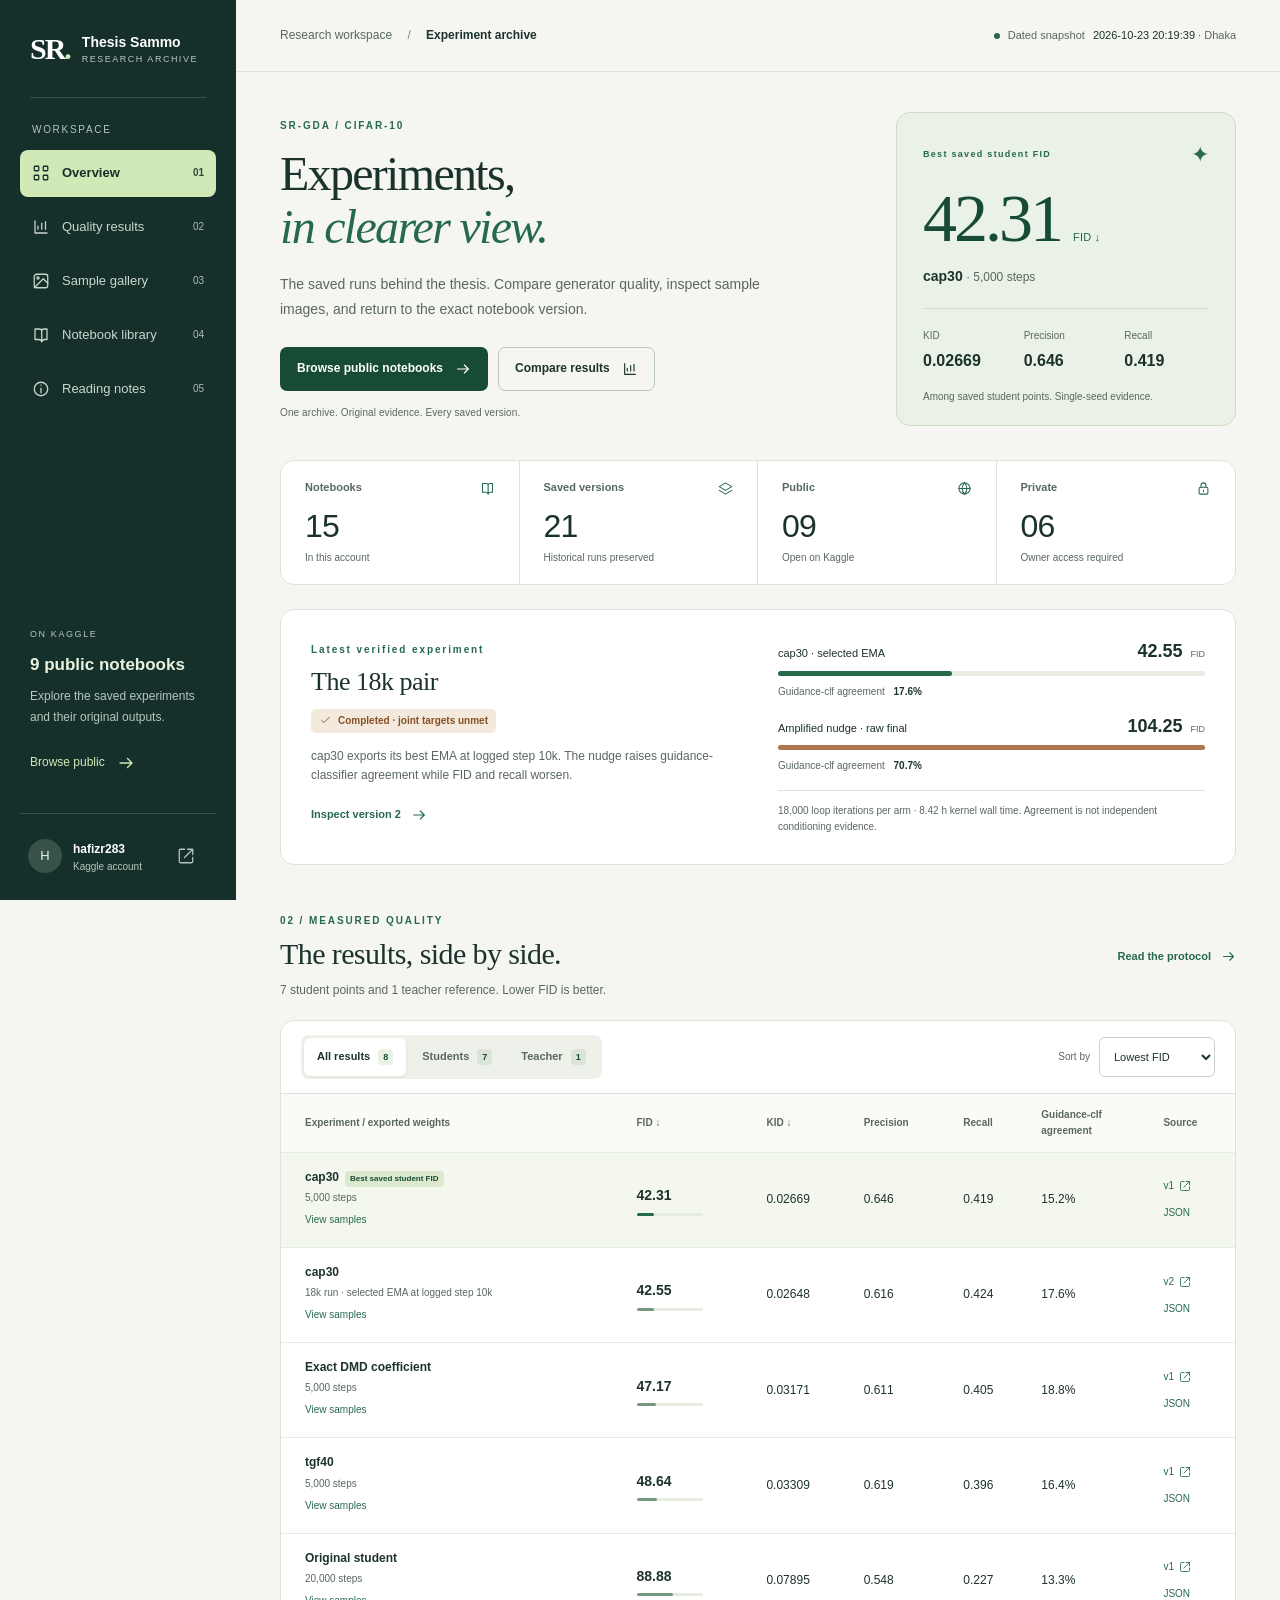
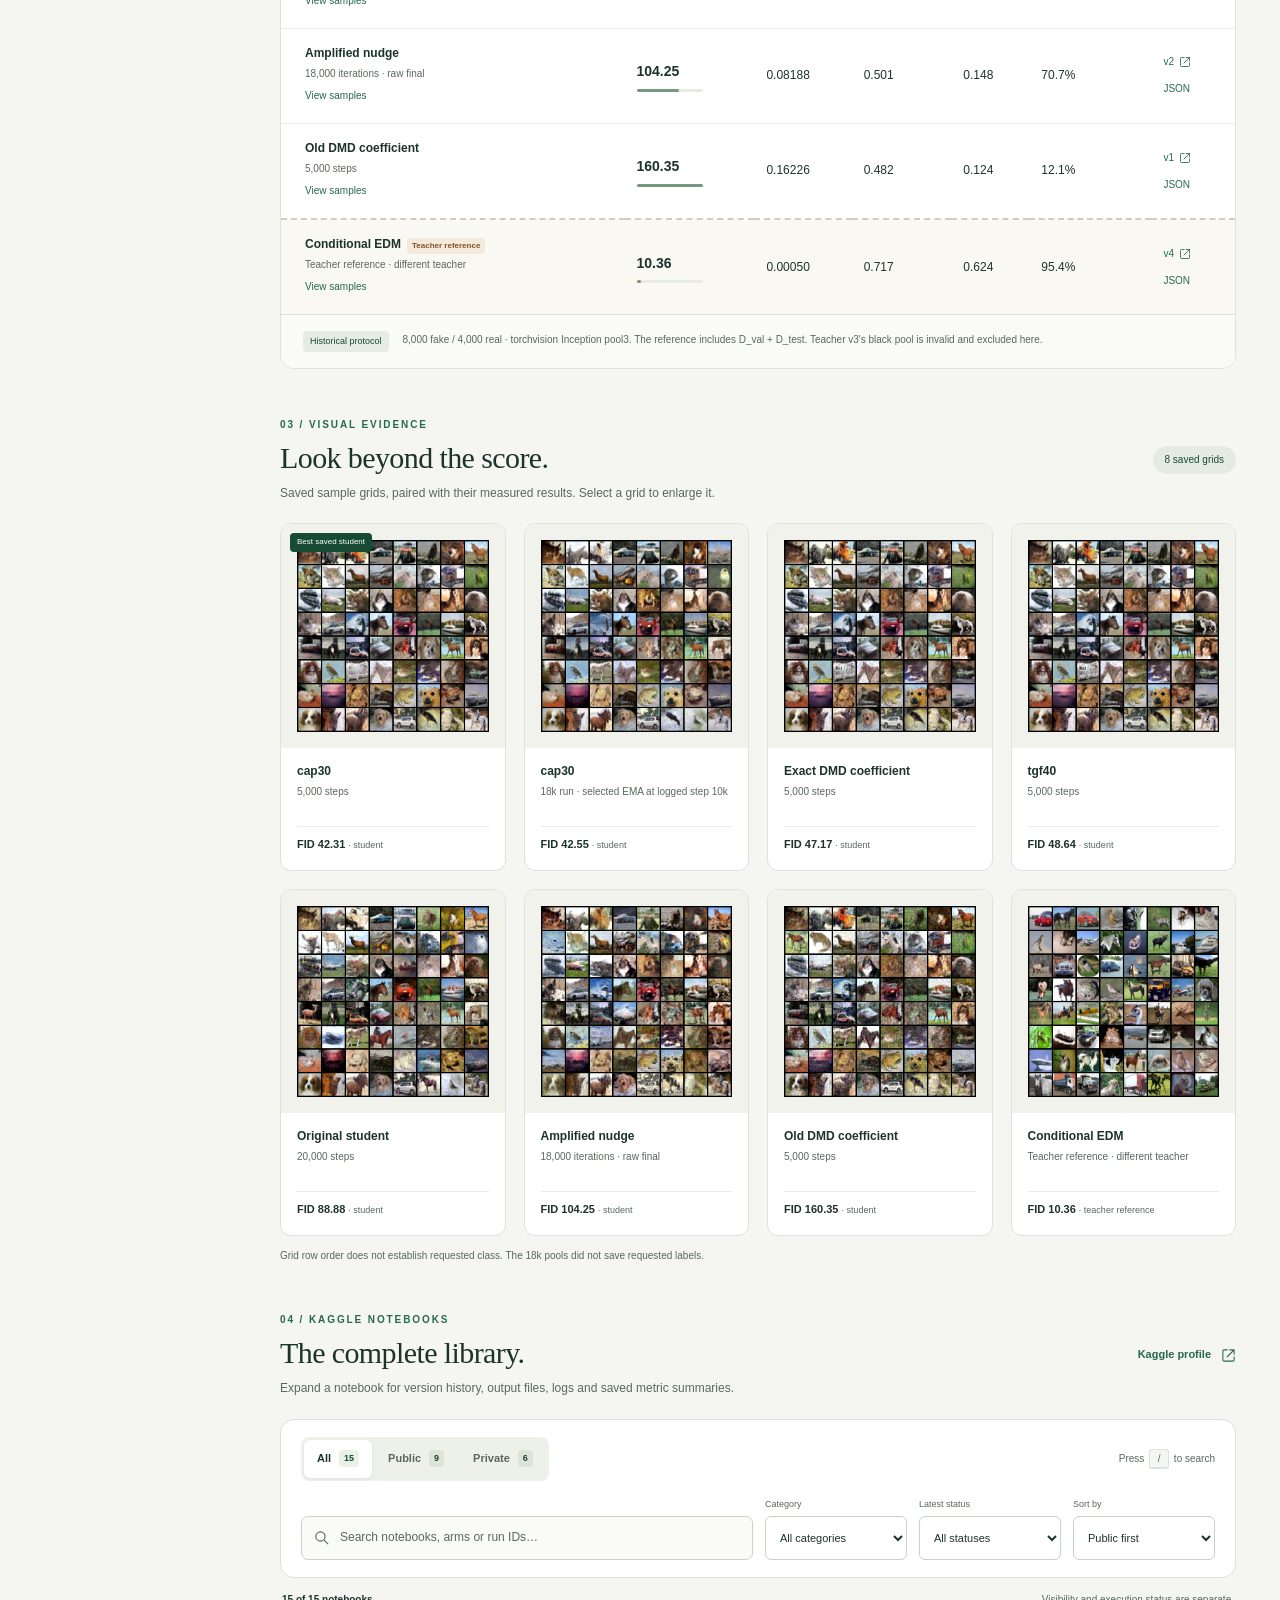
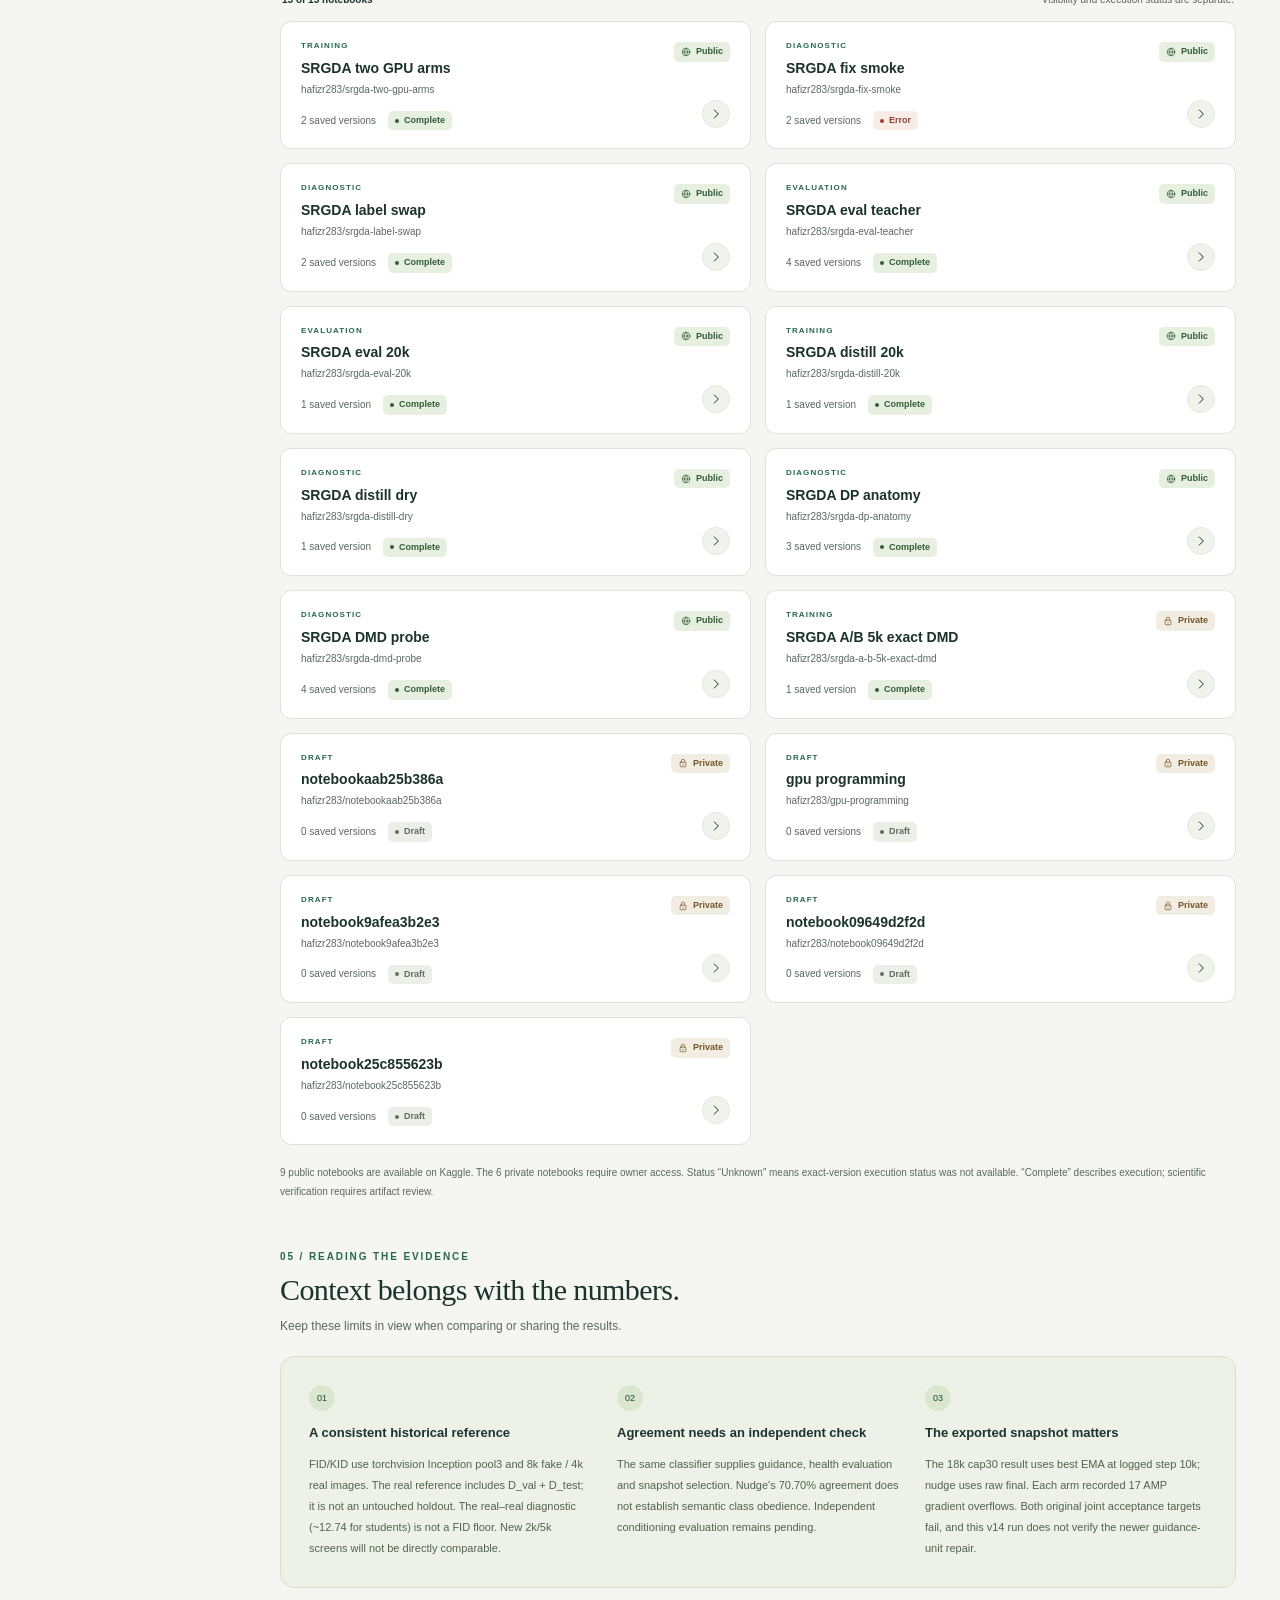
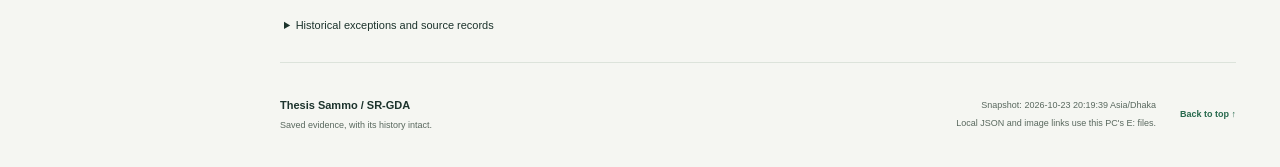
==== kaggle_runs.html @ bfceee12 "Initial commit: SR-GDA Kaggle runs archive dashboard and assets" ====
<!doctype html>
<html lang="en">
<head>
  <meta charset="utf-8">
  <meta name="viewport" content="width=device-width, initial-scale=1">
  <meta name="description" content="A dated SR-GDA research archive: exact Kaggle notebook versions, saved CIFAR-10 quality metrics, and sample images.">
  <meta name="theme-color" content="#152f2a">
  <title>SR-GDA · Experiment archive</title>
  <style>:root {
  color-scheme: light;
  --paper: #f5f6f2;
  --surface: #ffffff;
  --ink: #1c332c;
  --muted: #59685e;
  --line: #dce3db;
  --accent: #27694d;
  --accent-strong: #174b36;
  --tint: #eaf1e6;
  --mint: #d1e9b7;
  --rail: #152f2a;
  --rail-muted: #b5c7be;
  --ochre: #885024;
  --warm: #f3eadd;
  --danger: #963f31;
  --danger-tint: #f8ece7;
  --radius: 14px;
  --font: "Segoe UI", -apple-system, BlinkMacSystemFont, Arial, sans-serif;
  --display: Georgia, "Times New Roman", serif;
}
* { box-sizing: border-box; }
html { scroll-behavior: smooth; scroll-padding-top: 94px; }
body { margin: 0; background: var(--paper); color: var(--ink); font: 14px/1.6 var(--font); -webkit-font-smoothing: antialiased; }
button, input, select { font: inherit; }
button, a, summary, select { -webkit-tap-highlight-color: transparent; }
button { cursor: pointer; }
a { color: var(--accent); text-underline-offset: 4px; }
a:hover { color: var(--accent-strong); }
button:focus-visible, a:focus-visible, input:focus-visible, select:focus-visible, summary:focus-visible, .table-scroll:focus-visible {
  outline: 3px solid #a36323;
  outline-offset: 4px;
}
h1, h2, h3, h4, h5, p, figure, dl { margin: 0; }
h1, h2, h3 { text-wrap: balance; }
p { text-wrap: pretty; }
[hidden] { display: none !important; }
.icon { width: 18px; height: 18px; flex: 0 0 auto; vertical-align: middle; }
.sr-only { position: absolute; width: 1px; height: 1px; padding: 0; margin: -1px; overflow: hidden; clip: rect(0,0,0,0); white-space: nowrap; border: 0; }
.skip-link { position: fixed; top: 10px; left: 12px; z-index: 20; background: white; color: var(--ink); padding: 12px 18px; border-radius: 6px; transform: translateY(-150%); }
.skip-link:focus { transform: translateY(0); }

/* A quiet, persistent research workspace. */
.rail { position: fixed; inset: 0 auto 0 0; width: 236px; padding: 32px 20px 22px; background: var(--rail); color: white; display: flex; flex-direction: column; z-index: 6; }
.brand { display: flex; align-items: center; gap: 12px; color: white; text-decoration: none; padding: 0 10px; }
.brand:hover { color: white; }
.brand-mark { font: bold 30px/1 var(--display); letter-spacing: -2px; display: grid; grid-template-columns: auto auto; align-items: baseline; }
.brand-mark>span { color: var(--mint); }
.brand-name { font-weight: 650; font-size: 14px; line-height: 1.5; }
.brand-name small { display: block; color: var(--rail-muted); font-size: 9px; letter-spacing: 1.5px; font-weight: 500; }
.rail-divider { margin: 30px 10px 24px; height: 1px; background: #38534a; }
.rail-label { color: var(--rail-muted); font-size: 10px; letter-spacing: 1.7px; margin: 0 12px 12px; }
.rail-nav { display: grid; gap: 7px; }
.rail-nav a { display: flex; align-items: center; gap: 12px; min-height: 47px; padding: 10px 12px; color: #c8d6cd; text-decoration: none; border-radius: 8px; font-size: 13px; }
.rail-nav a:hover { background: #244239; color: white; }
.rail-nav a.active { background: var(--mint); color: var(--rail); font-weight: 650; }
.rail-nav .icon { width: 18px; height: 18px; }
.nav-number { margin-left: auto; font-size: 10px; opacity: .85; }
.rail-note { margin: auto 10px 28px; padding-top: 48px; }
.rail-note-label { color: var(--rail-muted); font-size: 9px; letter-spacing: 1.6px; }
.rail-note strong { display: block; color: #e7f2df; font-size: 17px; font-weight: 550; margin: 8px 0; }
.rail-note p { color: var(--rail-muted); font-size: 12px; line-height: 1.7; }
.rail-note a { color: var(--mint); display: inline-flex; align-items: center; gap: 12px; margin-top: 14px; min-height: 44px; font-size: 12px; text-decoration: none; }
.rail-footer { display: flex; align-items: center; gap: 11px; border-top: 1px solid #38534a; padding: 20px 8px 0; }
.account-avatar { display: grid; place-items: center; width: 34px; height: 34px; border-radius: 50%; background: #365249; color: #e8f3e3; font-size: 13px; }
.rail-footer strong { font-size: 12px; font-weight: 600; }
.rail-footer div>span { display: block; font-size: 10px; color: var(--rail-muted); }
.rail-footer>a { color: var(--rail-muted); margin-left: auto; min-width: 44px; min-height: 44px; display: grid; place-items: center; }
.rail-footer>a:hover { color: white; }
.workspace { margin-left: 236px; min-width: 0; }
.topbar { min-height: 72px; padding: 12px 44px; border-bottom: 1px solid var(--line); background: var(--paper); display: flex; align-items: center; justify-content: space-between; gap: 20px; position: sticky; top: 0; z-index: 5; }
.breadcrumb { color: var(--muted); font-size: 12px; }
.breadcrumb span { padding: 0 12px; color: #7b887d; }
.breadcrumb strong { color: var(--ink); font-weight: 550; }
.snapshot { display: flex; align-items: center; gap: 8px; color: var(--muted); font-size: 11px; white-space: nowrap; }
.snapshot time { font-variant-numeric: tabular-nums; color: var(--ink); margin-left: 5px; }
.snapshot-dot { width: 6px; height: 6px; border-radius: 50%; background: var(--accent); }
main { max-width: 1392px; margin: 0 auto; padding: 40px 44px 0; }
main:focus { outline: none; }
.eyebrow { color: var(--accent); font-size: 10px; line-height: 1.5; letter-spacing: 1.9px; font-weight: 700; }
.hero { display: grid; grid-template-columns: minmax(0,1fr) minmax(280px,340px); align-items: center; gap: 46px; }
h1 { font: 48px/1.12 var(--display); letter-spacing: -1.7px; margin: 14px 0 18px; }
h1 em { color: var(--accent); font-weight: 400; }
.hero-description { max-width: 520px; color: var(--muted); font-size: 14px; line-height: 1.8; }
.hero-actions { display: flex; gap: 10px; flex-wrap: wrap; margin-top: 24px; }
.button { min-height: 44px; display: inline-flex; justify-content: center; align-items: center; gap: 12px; padding: 11px 16px; border-radius: 7px; text-decoration: none; font-size: 12px; font-weight: 650; border: 1px solid transparent; }
.button .icon { width: 16px; height: 16px; }
.primary { background: var(--accent-strong); color: white; }
.primary:hover { background: var(--rail); color: white; }
.secondary { background: transparent; border-color: #bacabd; color: var(--ink); }
.secondary:hover { background: var(--tint); color: var(--ink); }
.hero-caption { font-size: 10px; color: var(--muted); margin-top: 14px; letter-spacing: .1px; }
.best-panel { border: 1px solid #ceddc3; background: var(--tint); padding: 24px 26px 20px; border-radius: var(--radius); position: relative; }
.best-top { display: flex; justify-content: space-between; align-items: center; gap: 8px; }
.best-top .eyebrow { letter-spacing: 1.3px; font-size: 9px; }
.best-star { font-size: 22px; color: var(--accent); }
.best-number { font: 68px/1.15 var(--display); letter-spacing: -3px; color: var(--accent-strong); margin: 7px 0 8px; }
.best-number>span { font: 11px/1 var(--font); color: var(--accent); letter-spacing: .2px; margin-left: 12px; }
.best-name { font-size: 14px; font-weight: 650; }
.best-name>span { font-size: 12px; font-weight: 400; color: var(--muted); }
.best-metrics { display: grid; grid-template-columns: repeat(3,minmax(0,1fr)); padding: 19px 0 16px; margin-top: 20px; border-top: 1px solid #cfdbc6; gap: 16px; }
.best-metrics dt { font-size: 10px; color: var(--muted); }
.best-metrics dd { margin: 4px 0 0; font-size: 16px; font-weight: 600; font-variant-numeric: tabular-nums; }
.best-footnote { font-size: 10px; color: var(--muted); }
.stats { display: grid; grid-template-columns: repeat(4,minmax(0,1fr)); background: var(--surface); border: 1px solid var(--line); border-radius: var(--radius); margin: 34px 0 24px; overflow: hidden; }
.stat { padding: 18px 24px; border-right: 1px solid var(--line); }
.stat:last-child { border-right: 0; }
.stat-label { display: flex; justify-content: space-between; align-items: center; font-size: 11px; font-weight: 600; color: var(--muted); }
.stat-label .icon { width: 15px; height: 15px; color: var(--accent); }
.stat>strong { display: block; font-size: 32px; line-height: 1.25; letter-spacing: -.7px; font-weight: 500; margin: 9px 0 4px; }
.stat>span { display: block; color: var(--muted); font-size: 10px; }
.latest-panel { display: grid; grid-template-columns: 1fr 1fr; gap: 40px; background: var(--surface); border: 1px solid var(--line); border-radius: var(--radius); padding: 27px 30px; }
.latest-copy h2 { font: 26px/1.25 var(--display); margin: 7px 0 10px; letter-spacing: -.5px; }
.outcome-label { font-size: 10px; display: inline-flex; align-items: center; gap: 6px; color: var(--ochre); background: var(--warm); border-radius: 5px; padding: 4px 8px; font-weight: 600; }
.outcome-label .icon { width: 13px; height: 13px; }
.latest-copy>p { font-size: 12px; color: var(--muted); margin: 13px 0 8px; max-width: 440px; }
.text-link { display: inline-flex; align-items: center; gap: 10px; font-size: 11px; font-weight: 650; text-decoration: none; min-height: 44px; }
.text-link .icon { width: 16px; }
.outcome-comparison { padding-top: 4px; }
.outcome-arm+.outcome-arm { margin-top: 16px; }
.outcome-arm>div { display: flex; align-items: baseline; justify-content: space-between; gap: 12px; font-size: 11px; }
.outcome-arm>div>strong { font-size: 18px; line-height: 1.2; font-weight: 650; font-variant-numeric: tabular-nums; }
.outcome-arm small { font-size: 9px; color: var(--muted); font-weight: 500; margin-left: 3px; }
.outcome-track { height: 5px; border-radius: 3px; display: block; background: #e7ece4; margin: 8px 0; }
.outcome-track>span { height: 100%; display: block; background: var(--accent); border-radius: inherit; }
.nudge .outcome-track>span { background: #ae7650; }
.outcome-arm>p { font-size: 10px; color: var(--muted); }
.outcome-arm>p>strong { font-weight: 600; color: var(--ink); margin-left: 6px; }
.outcome-footnote { font-size: 10px; color: var(--muted); border-top: 1px solid var(--line); padding-top: 12px; margin-top: 16px; }

/* Comparable numbers, followed by the actual samples. */
.archive-section { margin-top: 48px; }
.section-heading { display: flex; align-items: center; justify-content: space-between; gap: 24px; margin-bottom: 20px; }
.section-heading h2 { font: 30px/1.25 var(--display); letter-spacing: -.6px; margin: 7px 0 8px; }
.section-heading p:not(.eyebrow) { color: var(--muted); font-size: 12px; }
.section-link { font-size: 11px; font-weight: 650; display: inline-flex; align-items: center; gap: 10px; min-height: 44px; text-decoration: none; white-space: nowrap; }
.section-link .icon { width: 15px; height: 15px; }
.section-count { background: #e6ebe2; color: var(--accent-strong); padding: 6px 12px; border-radius: 20px; font-size: 10px; white-space: nowrap; }
.comparison-panel { border-radius: var(--radius); border: 1px solid var(--line); overflow: hidden; background: var(--surface); }
.comparison-controls { display: flex; justify-content: space-between; gap: 16px; align-items: center; padding: 14px 20px; border-bottom: 1px solid var(--line); }
.segmented { display: inline-flex; align-items: center; flex-wrap: wrap; gap: 3px; padding: 3px; background: #eef1ea; border-radius: 8px; }
.segmented button { min-height: 38px; border: 0; background: transparent; padding: 8px 13px; color: var(--muted); font-size: 11px; font-weight: 600; border-radius: 6px; display: inline-flex; align-items: center; gap: 8px; }
.segmented button>span { font-size: 9px; background: #dce4d7; padding: 1px 5px; border-radius: 4px; color: var(--accent-strong); }
.segmented button:hover { color: var(--ink); background: #e0e8db; }
.segmented button.selected { color: var(--ink); background: white; box-shadow: 0 1px 3px #18322414; }
.segmented button.selected>span { background: var(--tint); }
.sort-control { display: flex; align-items: center; gap: 9px; }
.sort-control label { font-size: 10px; color: var(--muted); }
select { color: var(--ink); background: var(--surface); border: 1px solid #c8d3c7; border-radius: 6px; min-height: 40px; padding: 8px 28px 8px 10px; font-size: 11px; }
.table-scroll { overflow-x: auto; }
.comparison-table { border-collapse: collapse; width: 100%; min-width: 835px; text-align: left; font-variant-numeric: tabular-nums; }
.comparison-table thead { background: #fafbf7; }
.comparison-table thead th { color: var(--muted); font-size: 10px; font-weight: 600; padding: 13px 12px; vertical-align: middle; white-space: nowrap; }
.comparison-table thead th:first-child { padding-left: 24px; min-width: 238px; }
.comparison-table tbody th { text-align: left; font-weight: 400; padding: 15px 12px 15px 24px; }
.comparison-table td { padding: 15px 12px; font-size: 12px; white-space: nowrap; }
.comparison-table tbody tr { border-top: 1px solid #e7ece3; }
.comparison-table tbody tr:hover { background: #f8faf4; }
.comparison-table .best-row { background: #f3f7ed; }
.row-title { font-size: 12px; font-weight: 650; display: flex; align-items: baseline; flex-wrap: wrap; gap: 6px; }
.row-subtitle { font-size: 10px; color: var(--muted); margin-top: 3px; max-width: 255px; white-space: normal; }
.sample-inline { display: inline-flex; align-items: center; font-size: 10px; margin-top: 2px; text-decoration: none; min-height: 24px; }
.sample-inline:hover { text-decoration: underline; }
.best-label, .reference-label { font-size: 8px; background: #dce9cf; color: var(--accent-strong); padding: 2px 5px; border-radius: 4px; line-height: 1.5; font-weight: 600; }
.reference-label { color: var(--ochre); background: var(--warm); }
.comparison-table .reference-row { background: #faf8f2; border-top: 2px dashed #cfcdbf; }
.fid-cell>strong { font-size: 14px; font-weight: 650; }
.fid-track { height: 3px; width: 66px; border-radius: 3px; background: #e7ece2; display: block; margin-top: 6px; }
.fid-track>span { display: block; height: 100%; border-radius: inherit; background: #769780; }
.best-row .fid-track>span { background: var(--accent); }
.reference-row .fid-track>span { background: #a3835f; }
.source-cell>a { display: flex; align-items: center; gap: 5px; min-height: 27px; font-size: 10px; text-decoration: none; }
.source-cell>a .icon { width: 12px; height: 12px; }
.source-cell>a:hover { text-decoration: underline; }
.table-footnote { display: flex; gap: 14px; align-items: flex-start; border-top: 1px solid var(--line); padding: 16px 22px; background: #fafbf7; }
.protocol-tag { white-space: nowrap; background: #e7ece2; color: var(--accent-strong); font-size: 9px; padding: 3px 7px; border-radius: 4px; }
.table-footnote p { font-size: 10px; color: var(--muted); line-height: 1.8; }
.sample-gallery { display: grid; grid-template-columns: repeat(4,minmax(0,1fr)); gap: 18px; }
.sample-card { border: 1px solid var(--line); background: white; border-radius: 11px; overflow: hidden; min-width: 0; position: relative; }
.sample-image-link { display: block; position: relative; background: #f0f2eb; padding: 16px; text-decoration: none; }
.sample-image-link img { display: block; width: 100%; aspect-ratio: 1; object-fit: contain; height: auto; background: #eef1ea; }
.enlarge-label { display: inline-flex; align-items: center; gap: 6px; position: absolute; bottom: 22px; right: 22px; color: var(--ink); background: #fffffff5; padding: 5px 8px; border: 1px solid #cad5c5; border-radius: 5px; font-size: 9px; opacity: 0; transform: translateY(3px); }
.enlarge-label .icon { width: 12px; height: 12px; }
.sample-image-link:hover .enlarge-label, .sample-image-link:focus-visible .enlarge-label { opacity: 1; transform: none; }
.sample-image-link:hover { background: #e6eddf; }
.gallery-best { position: absolute; top: 9px; left: 9px; z-index: 1; font-size: 8px; background: var(--accent-strong); color: white; padding: 3px 7px; border-radius: 4px; }
.sample-card figcaption { padding: 14px 16px 16px; }
.sample-card figcaption>strong { display: block; font-size: 12px; font-weight: 650; }
.sample-card figcaption>span:not(.sample-metric) { display: block; color: var(--muted); font-size: 10px; min-height: 32px; margin-top: 3px; line-height: 1.6; }
.sample-metric { display: block; font-size: 11px; color: var(--ink); margin-top: 10px; padding-top: 9px; border-top: 1px solid #e9ede4; font-variant-numeric: tabular-nums; font-weight: 600; }
.sample-metric>span { font-weight: 400; color: var(--muted); font-size: 9px; }
.gallery-note { font-size: 10px; color: var(--muted); margin-top: 12px; }

/* Dense history is available without dominating the first view. */
.library-toolbar { background: var(--surface); border: 1px solid var(--line); border-radius: var(--radius); padding: 17px 20px; }
.library-toolbar-top { display: flex; justify-content: space-between; align-items: center; gap: 12px; margin-bottom: 16px; }
.search-hint { font-size: 10px; color: var(--muted); }
kbd { font: 10px var(--font); display: inline-grid; place-items: center; width: 20px; height: 20px; background: var(--paper); border: 1px solid var(--line); border-bottom-width: 2px; border-radius: 3px; margin: 0 2px; }
.library-filters { display: grid; grid-template-columns: minmax(180px,1fr) repeat(3,minmax(0,142px)); gap: 12px; align-items: end; }
.search-field { position: relative; min-width: 0; }
.search-field>.icon { position: absolute; left: 12px; top: 13px; color: var(--muted); width: 17px; height: 17px; }
.search-field input { width: 100%; min-height: 44px; border: 1px solid #c8d3c7; border-radius: 7px; color: var(--ink); font-size: 12px; padding: 10px 12px 10px 38px; background: #fafbf8; }
.search-field input::placeholder { color: var(--muted); opacity: 1; }
.filter-field label { display: block; font-size: 9px; color: var(--muted); margin-bottom: 5px; }
.filter-field select { width: 100%; min-height: 44px; }
.library-caption { display: flex; justify-content: space-between; gap: 20px; margin: 14px 2px 13px; color: var(--muted); font-size: 10px; }
.library-caption p:first-child { color: var(--ink); font-weight: 600; }
.notebook-grid { display: grid; grid-template-columns: repeat(2,minmax(0,1fr)); gap: 14px; align-items: start; }
.notebook-card { min-width: 0; background: var(--surface); border: 1px solid var(--line); border-radius: 11px; overflow: hidden; }
.notebook-card>summary { list-style: none; display: flex; justify-content: space-between; gap: 10px; padding: 18px 20px; cursor: pointer; }
.notebook-card>summary::-webkit-details-marker { display: none; }
.notebook-card>summary:hover { background: #f9fbf5; }
.notebook-summary-main { min-width: 0; }
.notebook-category { color: var(--accent); font-size: 8px; font-weight: 700; letter-spacing: 1.1px; text-transform: uppercase; display: block; margin-bottom: 5px; }
.notebook-title { font-size: 14px; font-weight: 600; display: block; line-height: 1.5; overflow-wrap: anywhere; }
.notebook-ref { font-size: 10px; color: var(--muted); display: block; margin-top: 3px; overflow-wrap: anywhere; }
.summary-meta { display: flex; align-items: center; gap: 12px; margin-top: 13px; color: var(--muted); font-size: 10px; }
.notebook-summary-side { display: flex; flex-direction: column; align-items: flex-end; justify-content: space-between; gap: 14px; padding: 2px 0; }
.expand-icon { width: 28px; height: 28px; display: grid; place-items: center; background: #f0f3ec; border: 1px solid #e2e9dc; border-radius: 50%; }
.expand-icon>.icon { width: 14px; height: 14px; }
.notebook-card[open] .expand-icon { transform: rotate(90deg); background: var(--tint); }
.notebook-card[open]>summary { background: #f6f9f0; border-bottom: 1px solid var(--line); }
.badge { display: inline-flex; align-items: center; gap: 5px; white-space: nowrap; border-radius: 5px; padding: 3px 7px; font-size: 9px; font-weight: 600; line-height: 1.5; }
.badge .icon { width: 10px; height: 10px; }
.visibility-public, .status-complete { background: #e7f0e0; color: #315d37; }
.visibility-private { background: #f1ede3; color: #775528; }
.status-error { background: var(--danger-tint); color: var(--danger); }
.status-running { background: #e7edf5; color: #345d8b; }
.status-unknown { background: #ecefe8; color: #626c60; }
.sharing-badge { background: var(--warm); color: var(--ochre); }
.status-dot { display: block; width: 4px; height: 4px; border-radius: 50%; background: currentColor; }
.badges { display: flex; gap: 5px; align-items: center; flex-wrap: wrap; }
.version { padding: 20px; border-bottom: 1px solid var(--line); }
.version:last-child { border-bottom: 0; }
.version-heading { display: flex; align-items: center; justify-content: space-between; gap: 10px; }
.version-heading h4 { font-size: 13px; font-weight: 650; }
.micro { font-size: 10px; color: var(--muted); line-height: 1.8; }
.version-identity { margin-top: 5px; }
.version-links, .artifact-links { display: flex; align-items: center; flex-wrap: wrap; gap: 8px; }
.version-links { margin-top: 12px; }
.small-link { display: inline-flex; align-items: center; justify-content: center; gap: 8px; min-height: 38px; padding: 8px 11px; border: 1px solid #c9d5c4; color: var(--accent-strong); background: #f8faf4; font-size: 10px; border-radius: 5px; text-decoration: none; font-weight: 600; }
.small-link .icon { width: 12px; height: 12px; }
.small-link:hover { background: var(--tint); }
.version-note { font-size: 11px; color: var(--muted); margin-top: 14px; line-height: 1.8; }
.version-result { background: #f6f8f1; border: 1px solid #e3e9dc; border-radius: 7px; padding: 12px; margin-top: 14px; }
.invalid-result { background: #fbf0eb; border-color: #ead3c9; }
.result-heading { display: flex; justify-content: space-between; gap: 8px; flex-wrap: wrap; }
.result-heading h5 { font-size: 11px; font-weight: 600; }
.mini-metrics { display: flex; flex-wrap: wrap; gap: 12px 18px; margin: 12px 0 8px; }
.mini-metrics dt { font-size: 8px; color: var(--muted); }
.mini-metrics dd { font-size: 13px; color: var(--ink); font-weight: 650; margin: 3px 0 0; font-variant-numeric: tabular-nums; }
.artifact-links { gap: 16px; margin-top: 7px; }
.artifact-links>a { display: inline-flex; align-items: center; gap: 5px; min-height: 28px; font-size: 9px; text-decoration: none; }
.artifact-links>a:hover { text-decoration: underline; }
.artifact-links .icon { width: 10px; height: 10px; }
.evidence-label { font-size: 9px; color: var(--muted); border-top: 1px dashed #d5decf; margin-top: 14px; padding-top: 10px; }
.draft-content { padding: 20px; color: var(--muted); font-size: 12px; }
.draft-content>a { margin-top: 12px; }
.access-note { font-size: 10px; color: var(--muted); margin-top: 18px; line-height: 1.9; }
.empty-state { text-align: center; padding: 44px 20px; background: white; border: 1px dashed #c6d3bf; border-radius: var(--radius); }
.empty-state>.icon { width: 28px; height: 28px; color: var(--accent); }
.empty-state h3 { margin: 12px 0 6px; font: 24px var(--display); }
.empty-state p { color: var(--muted); font-size: 12px; }
.empty-state button { margin-top: 18px; }
.reading-grid { display: grid; grid-template-columns: repeat(3,minmax(0,1fr)); gap: 26px; background: #edf1e7; border: 1px solid #d6e0cd; border-radius: var(--radius); padding: 28px; }
.note-number { display: inline-grid; place-items: center; width: 26px; height: 26px; background: #dbe6cf; color: var(--accent-strong); font-size: 9px; border-radius: 50%; }
.reading-grid h3 { font-size: 13px; line-height: 1.6; margin: 12px 0 10px; font-weight: 650; }
.reading-grid p { font-size: 11px; line-height: 1.9; color: #52634f; }
.additional-notes { border-bottom: 1px solid var(--line); padding: 17px 4px; margin-top: 12px; color: var(--muted); font-size: 11px; }
.additional-notes summary { cursor: pointer; min-height: 28px; color: var(--ink); }
.additional-notes p { margin-top: 12px; line-height: 1.9; }
.page-footer { display: flex; align-items: center; justify-content: space-between; gap: 24px; padding: 30px 0; color: var(--muted); font-size: 9px; }
.page-footer strong { font-size: 11px; color: var(--ink); font-weight: 600; }
.page-footer div>span { display: block; margin-top: 3px; }
.page-footer>p { margin-left: auto; text-align: right; line-height: 1.9; }
.page-footer>a { min-height: 44px; display: inline-flex; align-items: center; text-decoration: none; font-weight: 600; white-space: nowrap; }

/* Native dialog keeps keyboard focus inside the enlarged image view. */
dialog { width: min(900px,calc(100vw - 40px)); max-height: calc(100dvh - 40px); padding: 22px; border: 1px solid #cad6c2; border-radius: 14px; color: var(--ink); background: white; overflow: auto; box-shadow: 0 24px 80px #07180d40; }
dialog::backdrop { background: #10251fb8; backdrop-filter: blur(5px); }
.viewer-header { display: flex; justify-content: space-between; align-items: flex-start; gap: 18px; margin-bottom: 18px; }
.viewer-header h2 { font: 27px/1.3 var(--display); margin-top: 4px; }
.viewer-header p:not(.eyebrow) { color: var(--muted); font-size: 11px; margin-top: 5px; }
.icon-button { width: 44px; height: 44px; display: inline-grid; place-items: center; border: 1px solid #d2dccb; background: #f3f6ed; color: var(--ink); border-radius: 7px; flex: 0 0 auto; }
.icon-button:hover { background: var(--tint); }
.viewer-image-wrap { background: #eef2e8; padding: 14px; border-radius: 7px; }
.viewer-image-wrap img { display: block; max-height: 60dvh; width: 100%; object-fit: contain; height: auto; }
.viewer-footer { display: flex; justify-content: space-between; align-items: center; gap: 16px; margin-top: 18px; }
.viewer-pagination { display: flex; align-items: center; gap: 12px; }
.viewer-pagination>span { min-width: 45px; text-align: center; font-size: 11px; color: var(--muted); font-variant-numeric: tabular-nums; }
.viewer-links { display: flex; gap: 8px; }
.viewer-note { font-size: 10px; color: var(--muted); margin-top: 14px; }
@media (prefers-reduced-motion: no-preference) { .enlarge-label, .expand-icon { transition: transform .15s ease, opacity .15s ease; } }
@media (prefers-reduced-motion: reduce) { html { scroll-behavior: auto; } }

@media (min-width: 1600px) {
  main { padding-left: 56px; padding-right: 56px; }
  .hero { gap: 70px; grid-template-columns: minmax(0,1fr) 380px; }
  h1 { font-size: 58px; }
  .best-panel { padding: 28px 30px 24px; }
  .best-number { font-size: 78px; }
}
@media (max-width: 1250px) and (min-width: 961px) {
  .rail { width: 212px; padding-left: 14px; padding-right: 14px; }
  .workspace { margin-left: 212px; }
  main { padding: 30px 28px 0; }
  .topbar { padding-left: 28px; padding-right: 28px; }
  .breadcrumb { display: none; }
  .snapshot { margin-left: auto; }
  .hero { gap: 25px; grid-template-columns: minmax(0,1fr) 290px; }
  h1 { font-size: 41px; }
  .hero-description { font-size: 13px; }
  .best-panel { padding: 20px; }
  .best-number { font-size: 62px; }
  .button { font-size: 11px; padding-left: 12px; padding-right: 12px; }
  .latest-panel { padding: 24px; gap: 28px; }
  .sample-gallery { gap: 12px; }
  .sample-image-link { padding: 10px; }
  .sample-card figcaption { padding: 12px; }
  .library-filters { grid-template-columns: minmax(0,1fr) repeat(3,118px); gap: 9px; }
  .notebook-card>summary { padding: 16px; }
  .notebook-title { font-size: 13px; }
}
@media (max-width: 960px) {
  html { scroll-padding-top: 80px; }
  .rail { position: relative; width: auto; padding: 18px 24px 12px; display: block; }
  .brand { padding: 0; gap: 10px; min-height: 44px; }
  .brand-mark { font-size: 28px; }
  .brand-name { font-size: 13px; }
  .brand-name small { font-size: 8px; }
  .rail-divider, .rail-label, .rail-note, .rail-footer, .nav-number { display: none; }
  .rail-nav { display: flex; overflow-x: auto; gap: 4px; margin-top: 16px; padding: 2px 0; scrollbar-width: thin; }
  .rail-nav a { min-height: 44px; white-space: nowrap; gap: 7px; font-size: 11px; padding: 9px 12px; flex: 0 0 auto; }
  .rail-nav .icon { width: 15px; height: 15px; }
  .workspace { margin: 0; }
  .topbar { min-height: 52px; padding: 10px 24px; }
  .breadcrumb { display: none; }
  .snapshot { font-size: 10px; margin-left: auto; }
  main { padding: 32px 24px 0; }
  .hero { gap: 26px; grid-template-columns: minmax(0,1fr) 280px; }
  h1 { font-size: 41px; }
  .hero-description { font-size: 13px; }
  .hero-actions { margin-top: 20px; }
  .best-panel { padding: 20px; }
  .best-number { font-size: 62px; }
  .stat { padding: 18px; }
  .latest-panel { padding: 24px; gap: 25px; }
  .sample-gallery { gap: 12px; }
  .sample-image-link { padding: 10px; }
  .sample-card figcaption { padding: 12px; }
  .library-filters { grid-template-columns: minmax(0,1fr) repeat(3,130px); gap: 10px; }
  .reading-grid { gap: 20px; padding: 24px; }
}
@media (max-width: 720px) {
  .rail { padding: 16px 18px 10px; }
  .topbar { padding: 10px 18px; }
  main { padding: 28px 18px 0; }
  .hero { grid-template-columns: 1fr; gap: 24px; }
  h1 { font-size: 44px; margin-bottom: 14px; }
  .hero-description { max-width: 560px; font-size: 13px; }
  .hero-caption { margin-top: 12px; }
  .best-panel { padding: 20px 24px; }
  .best-number { font-size: 60px; margin: 0 0 3px; }
  .best-metrics { margin-top: 14px; padding: 13px 0 10px; }
  .stats { grid-template-columns: repeat(2,minmax(0,1fr)); margin-top: 24px; }
  .stat { padding: 17px 20px; }
  .stat:nth-child(2) { border-right: 0; }
  .stat:nth-child(-n+2) { border-bottom: 1px solid var(--line); }
  .stat>strong { font-size: 29px; }
  .latest-panel { grid-template-columns: 1fr; gap: 16px; padding: 22px; }
  .outcome-comparison { border-top: 1px solid var(--line); padding-top: 18px; }
  .latest-copy>p { max-width: none; }
  .archive-section { margin-top: 36px; }
  .section-heading { gap: 12px; align-items: flex-start; flex-wrap: wrap; margin-bottom: 16px; }
  .section-heading h2 { font-size: 28px; }
  .section-heading p:not(.eyebrow) { font-size: 11px; }
  .section-link { min-height: 44px; }
  .comparison-controls { align-items: flex-start; flex-wrap: wrap; padding: 12px; gap: 10px; }
  .segmented button { min-height: 44px; font-size: 10px; padding: 9px 11px; gap: 6px; }
  .sort-control { margin-left: auto; }
  .sort-control select { min-height: 44px; }
  .table-footnote { flex-direction: column; gap: 8px; padding: 14px; }
  .sample-gallery { grid-template-columns: repeat(2,minmax(0,1fr)); gap: 12px; }
  .sample-image-link { padding: 12px; }
  .sample-card figcaption { padding: 12px; }
  .enlarge-label { opacity: 1; transform: none; bottom: 16px; right: 16px; font-size: 8px; padding: 4px 6px; }
  .gallery-best { font-size: 7px; top: 7px; left: 7px; }
  .sample-card figcaption>strong { font-size: 11px; }
  .sample-card figcaption>span:not(.sample-metric) { font-size: 9px; min-height: 30px; }
  .sample-metric { font-size: 10px; }
  .library-toolbar { padding: 12px; }
  .library-toolbar-top { margin-bottom: 12px; }
  .search-hint { display: none; }
  .library-filters { grid-template-columns: repeat(3,minmax(0,1fr)); gap: 10px 8px; }
  .search-field { grid-column: 1 / -1; }
  .filter-field select { padding-right: 20px; padding-left: 8px; font-size: 10px; }
  .library-caption { flex-wrap: wrap; gap: 3px; }
  .notebook-grid { grid-template-columns: 1fr; gap: 11px; }
  .notebook-card>summary { padding: 17px 18px; }
  .notebook-title { font-size: 13px; }
  .reading-grid { grid-template-columns: 1fr; padding: 22px; gap: 22px; }
  .reading-grid article+article { border-top: 1px solid #d5dfcb; padding-top: 20px; }
  .reading-grid h3 { font-size: 13px; margin: 10px 0 7px; }
  .reading-grid p { font-size: 11px; }
  .page-footer { flex-wrap: wrap; gap: 14px; padding-top: 24px; }
  .page-footer>p { margin: 0; text-align: left; flex-basis: 100%; order: 2; }
  .page-footer>a { margin-left: auto; }
  dialog { width: calc(100vw - 24px); max-height: calc(100dvh - 24px); padding: 16px; }
  .viewer-header h2 { font-size: 24px; }
  .viewer-image-wrap { padding: 8px; }
  .viewer-footer { flex-wrap: wrap; gap: 12px; }
  .viewer-links { margin-left: auto; }
  .small-link, .version-links .small-link { min-height: 44px; }
  .artifact-links>a { min-height: 44px; }
  .sample-inline, .source-cell>a, .additional-notes summary { min-height: 44px; }
}
@media (max-width: 360px) {
  main { padding-left: 14px; padding-right: 14px; }
  h1 { font-size: 40px; }
  .hero-actions .button { width: 100%; }
  .segmented button { padding-left: 8px; padding-right: 8px; }
  .snapshot { font-size: 9px; }
  .sample-image-link { padding: 8px; }
  .sample-card figcaption { padding: 10px; }
  .sample-metric>span { display: block; }
  .notebook-card>summary { padding-left: 14px; padding-right: 14px; }
  .viewer-links { margin-left: 0; }
}
@media print {
  .rail, .topbar, .hero-actions, .library-toolbar, .comparison-controls, .section-link, .page-footer>a, .sample-inline { display: none !important; }
  .workspace { margin-left: 0; }
  body { background: white; color: black; font-size: 11px; }
  main { padding: 0; }
  .hero { grid-template-columns: 1fr 280px; }
  .archive-section { margin-top: 24px; }
  .table-scroll { overflow: visible; }
  .comparison-table { min-width: 0; }
  .sample-card, .stat, .reading-grid article, .notebook-card { break-inside: avoid; }
  .sample-gallery { grid-template-columns: repeat(4,minmax(0,1fr)); }
  .enlarge-label { display: none; }
}
</style>
</head>
<body>
  <a class="skip-link" href="#main">Skip to content</a>
  <aside class="rail" aria-label="Archive navigation">
    <a class="brand" href="#overview"><span class="brand-mark">SR<span>.</span></span><span class="brand-name">Thesis Sammo<small>RESEARCH ARCHIVE</small></span></a>
    <div class="rail-divider"></div>
    <p class="rail-label">WORKSPACE</p>
    <nav class="rail-nav" aria-label="Sections">
      <a class="active" href="#overview" aria-current="location"><svg class="icon" viewBox="0 0 24 24" fill="none" stroke="currentColor" stroke-width="1.7" stroke-linecap="round" stroke-linejoin="round" aria-hidden="true"><rect x="3" y="3" width="6" height="6" rx="1"/><rect x="15" y="3" width="6" height="6" rx="1"/><rect x="3" y="15" width="6" height="6" rx="1"/><rect x="15" y="15" width="6" height="6" rx="1"/></svg><span>Overview</span><span class="nav-number">01</span></a>
      <a href="#results"><svg class="icon" viewBox="0 0 24 24" fill="none" stroke="currentColor" stroke-width="1.7" stroke-linecap="round" stroke-linejoin="round" aria-hidden="true"><path d="M4 4v16h16M8 15v-4m5 4V7m5 8V5"/></svg><span>Quality results</span><span class="nav-number">02</span></a>
      <a href="#samples"><svg class="icon" viewBox="0 0 24 24" fill="none" stroke="currentColor" stroke-width="1.7" stroke-linecap="round" stroke-linejoin="round" aria-hidden="true"><rect x="3" y="3" width="18" height="18" rx="3"/><circle cx="8" cy="8" r="1.5"/><path d="m21 15-6-6L3 21"/></svg><span>Sample gallery</span><span class="nav-number">03</span></a>
      <a href="#notebooks"><svg class="icon" viewBox="0 0 24 24" fill="none" stroke="currentColor" stroke-width="1.7" stroke-linecap="round" stroke-linejoin="round" aria-hidden="true"><path d="M4 4h6a3 3 0 0 1 3 3v14a4 4 0 0 0-4-3H4zm16 0h-4a3 3 0 0 0-3 3v14a4 4 0 0 1 4-3h3z"/></svg><span>Notebook library</span><span class="nav-number">04</span></a>
      <a href="#notes"><svg class="icon" viewBox="0 0 24 24" fill="none" stroke="currentColor" stroke-width="1.7" stroke-linecap="round" stroke-linejoin="round" aria-hidden="true"><circle cx="12" cy="12" r="9"/><path d="M12 11v6m0-10v.1"/></svg><span>Reading notes</span><span class="nav-number">05</span></a>
    </nav>
    <div class="rail-note"><span class="rail-note-label">ON KAGGLE</span><strong>9 public notebooks</strong><p>Explore the saved experiments and their original outputs.</p><a href="#notebooks" data-public-shortcut>Browse public <svg class="icon" viewBox="0 0 24 24" fill="none" stroke="currentColor" stroke-width="1.7" stroke-linecap="round" stroke-linejoin="round" aria-hidden="true"><path d="M4 12h16m-6-6 6 6-6 6"/></svg></a></div>
    <div class="rail-footer"><span class="account-avatar" aria-hidden="true">H</span><div><strong>hafizr283</strong><span>Kaggle account</span></div><a href="https://www.kaggle.com/hafizr283/code" target="_blank" rel="noopener" aria-label="Open hafizr283 on Kaggle"><svg class="icon" viewBox="0 0 24 24" fill="none" stroke="currentColor" stroke-width="1.7" stroke-linecap="round" stroke-linejoin="round" aria-hidden="true"><path d="M14 3h7v7m0-7L10 14M10 3H5a2 2 0 0 0-2 2v14a2 2 0 0 0 2 2h14a2 2 0 0 0 2-2v-5"/></svg></a></div>
  </aside>

  <div class="workspace">
    <header class="topbar"><p class="breadcrumb">Research workspace <span>/</span> <strong>Experiment archive</strong></p><div class="snapshot"><span class="snapshot-dot" aria-hidden="true"></span><span>Dated snapshot <time>2026-10-23 20:19:39</time> · Dhaka</span></div></header>
    <main id="main" tabindex="-1">
      <section id="overview" class="overview" aria-labelledby="overview-title">
        <div class="hero">
          <div class="hero-copy"><p class="eyebrow">SR-GDA / CIFAR-10</p><h1 id="overview-title">Experiments,<br><em>in clearer view.</em></h1><p class="hero-description">The saved runs behind the thesis. Compare generator quality, inspect sample images, and return to the exact notebook version.</p><div class="hero-actions"><a class="button primary" href="#notebooks" data-public-shortcut>Browse public notebooks <svg class="icon" viewBox="0 0 24 24" fill="none" stroke="currentColor" stroke-width="1.7" stroke-linecap="round" stroke-linejoin="round" aria-hidden="true"><path d="M4 12h16m-6-6 6 6-6 6"/></svg></a><a class="button secondary" href="#results">Compare results <svg class="icon" viewBox="0 0 24 24" fill="none" stroke="currentColor" stroke-width="1.7" stroke-linecap="round" stroke-linejoin="round" aria-hidden="true"><path d="M4 4v16h16M8 15v-4m5 4V7m5 8V5"/></svg></a></div><p class="hero-caption">One archive. Original evidence. Every saved version.</p></div>
          <aside class="best-panel" aria-label="Best saved student result"><div class="best-top"><span class="eyebrow">Best saved student FID</span><span class="best-star" aria-hidden="true">✦</span></div>
      <div class="best-number">42.31<span>FID ↓</span></div>
      <p class="best-name">cap30 <span>· 5,000 steps</span></p>
      <dl class="best-metrics"><div><dt>KID</dt><dd>0.02669</dd></div><div><dt>Precision</dt><dd>0.646</dd></div><div><dt>Recall</dt><dd>0.419</dd></div></dl>
      <p class="best-footnote">Among saved student points. Single-seed evidence.</p></aside>
        </div>
        <div class="stats" aria-label="Inventory summary"><div class="stat"><div class="stat-label">Notebooks<svg class="icon" viewBox="0 0 24 24" fill="none" stroke="currentColor" stroke-width="1.7" stroke-linecap="round" stroke-linejoin="round" aria-hidden="true"><path d="M4 4h6a3 3 0 0 1 3 3v14a4 4 0 0 0-4-3H4zm16 0h-4a3 3 0 0 0-3 3v14a4 4 0 0 1 4-3h3z"/></svg></div><strong>15</strong><span>In this account</span></div><div class="stat"><div class="stat-label">Saved versions<svg class="icon" viewBox="0 0 24 24" fill="none" stroke="currentColor" stroke-width="1.7" stroke-linecap="round" stroke-linejoin="round" aria-hidden="true"><path d="m12 3 10 6-10 6L2 9zm-10 12 10 6 10-6M2 15l10 6 10-6"/></svg></div><strong>21</strong><span>Historical runs preserved</span></div><div class="stat"><div class="stat-label">Public<svg class="icon" viewBox="0 0 24 24" fill="none" stroke="currentColor" stroke-width="1.7" stroke-linecap="round" stroke-linejoin="round" aria-hidden="true"><circle cx="12" cy="12" r="9"/><path d="M3 12h18M12 3c5 5 5 13 0 18-5-5-5-13 0-18Z"/></svg></div><strong>09</strong><span>Open on Kaggle</span></div><div class="stat"><div class="stat-label">Private<svg class="icon" viewBox="0 0 24 24" fill="none" stroke="currentColor" stroke-width="1.7" stroke-linecap="round" stroke-linejoin="round" aria-hidden="true"><rect x="5" y="10" width="14" height="11" rx="2"/><path d="M8 10V7a4 4 0 0 1 8 0v3m-4 5v2"/></svg></div><strong>06</strong><span>Owner access required</span></div></div>
        <div class="latest-panel">
      <div class="latest-copy"><span class="eyebrow">Latest verified experiment</span><h2>The 18k pair</h2><span class="outcome-label"><svg class="icon" viewBox="0 0 24 24" fill="none" stroke="currentColor" stroke-width="1.7" stroke-linecap="round" stroke-linejoin="round" aria-hidden="true"><path d="m5 12 4 4L19 6"/></svg> Completed · joint targets unmet</span><p>cap30 exports its best EMA at logged step 10k. The nudge raises guidance-classifier agreement while FID and recall worsen.</p><a class="text-link" href="https://www.kaggle.com/code/hafizr283/srgda-two-gpu-arms/versions/2" target="_blank" rel="noopener">Inspect version 2 <svg class="icon" viewBox="0 0 24 24" fill="none" stroke="currentColor" stroke-width="1.7" stroke-linecap="round" stroke-linejoin="round" aria-hidden="true"><path d="M4 12h16m-6-6 6 6-6 6"/></svg></a></div>
      <div class="outcome-comparison"><div class="outcome-arm control"><div><span>cap30 · selected EMA</span><strong>42.55 <small>FID</small></strong></div><span class="outcome-track" aria-hidden="true"><span style="width:40.82%"></span></span><p>Guidance-clf agreement <strong>17.6%</strong></p></div><div class="outcome-arm nudge"><div><span>Amplified nudge · raw final</span><strong>104.25 <small>FID</small></strong></div><span class="outcome-track" aria-hidden="true"><span style="width:100.00%"></span></span><p>Guidance-clf agreement <strong>70.7%</strong></p></div><p class="outcome-footnote">18,000 loop iterations per arm · 8.42 h kernel wall time. Agreement is not independent conditioning evidence.</p></div>
    </div>
      </section>

      <section id="results" class="archive-section" aria-labelledby="results-title">
        <div class="section-heading"><div><p class="eyebrow">02 / MEASURED QUALITY</p><h2 id="results-title">The results, side by side.</h2><p>7 student points and 1 teacher reference. Lower FID is better.</p></div><a class="section-link" href="#notes">Read the protocol <svg class="icon" viewBox="0 0 24 24" fill="none" stroke="currentColor" stroke-width="1.7" stroke-linecap="round" stroke-linejoin="round" aria-hidden="true"><path d="M4 12h16m-6-6 6 6-6 6"/></svg></a></div>
        <div class="comparison-panel">
          <div class="comparison-controls"><div class="segmented" role="group" aria-label="Filter comparison results"><button type="button" class="selected" data-result-kind="all" aria-pressed="true">All results <span>8</span></button><button type="button" data-result-kind="student" aria-pressed="false">Students <span>7</span></button><button type="button" data-result-kind="teacher" aria-pressed="false">Teacher <span>1</span></button></div><div class="sort-control"><label for="result-sort">Sort by</label><select id="result-sort"><option value="fid">Lowest FID</option><option value="name">Name A–Z</option></select></div></div>
          <div class="table-scroll" tabindex="0" role="region" aria-label="Quality comparison table, scroll horizontally on small screens">
            <table class="comparison-table"><caption class="sr-only">Saved quality metrics. Teacher reference is separate from student results. Guidance classifier agreement is not independently evaluated conditioning.</caption><thead><tr><th scope="col">Experiment / exported weights</th><th scope="col">FID ↓</th><th scope="col">KID ↓</th><th scope="col">Precision</th><th scope="col">Recall</th><th scope="col">Guidance-clf<br>agreement</th><th scope="col">Source</th></tr></thead><tbody><tr class="comparison-row best-row" data-kind="student" data-fid="42.308837479130034" data-name="cap30">
          <th scope="row"><div class="row-title">cap30 <span class="best-label">Best saved student FID</span></div><div class="row-subtitle">5,000 steps</div><a class="sample-inline" href="_agent/downloads/twogpu1/samples_cap30_8x8.png" data-open-sample="sample-srgda-two-gpu-arms-v1-0">View samples</a></th>
          <td class="fid-cell"><strong>42.31</strong><span class="fid-track" aria-hidden="true"><span style="width:26.39%"></span></span></td>
          <td>0.02669</td><td>0.646</td><td>0.419</td><td>15.2%</td>
          <td class="source-cell"><a href="https://www.kaggle.com/code/hafizr283/srgda-two-gpu-arms/versions/1" target="_blank" rel="noopener" aria-label="Open cap30 · 5,000 steps, version 1">v1 <svg class="icon" viewBox="0 0 24 24" fill="none" stroke="currentColor" stroke-width="1.7" stroke-linecap="round" stroke-linejoin="round" aria-hidden="true"><path d="M14 3h7v7m0-7L10 14M10 3H5a2 2 0 0 0-2 2v14a2 2 0 0 0 2 2h14a2 2 0 0 0 2-2v-5"/></svg></a><a href="_agent/downloads/twogpu1/quality_cap30.json" target="_blank" rel="noopener" aria-label="Metric JSON for cap30 · 5,000 steps">JSON</a></td>
        </tr><tr class="comparison-row" data-kind="student" data-fid="42.55311238028901" data-name="cap30">
          <th scope="row"><div class="row-title">cap30 </div><div class="row-subtitle">18k run · selected EMA at logged step 10k</div><a class="sample-inline" href="_agent/downloads/twogpu2_v2_361340540_20261023/samples_cap30_18k_8x8.png" data-open-sample="sample-srgda-two-gpu-arms-v2-0">View samples</a></th>
          <td class="fid-cell"><strong>42.55</strong><span class="fid-track" aria-hidden="true"><span style="width:26.54%"></span></span></td>
          <td>0.02648</td><td>0.616</td><td>0.424</td><td>17.6%</td>
          <td class="source-cell"><a href="https://www.kaggle.com/code/hafizr283/srgda-two-gpu-arms/versions/2" target="_blank" rel="noopener" aria-label="Open cap30 · 18k run, selected EMA, version 2">v2 <svg class="icon" viewBox="0 0 24 24" fill="none" stroke="currentColor" stroke-width="1.7" stroke-linecap="round" stroke-linejoin="round" aria-hidden="true"><path d="M14 3h7v7m0-7L10 14M10 3H5a2 2 0 0 0-2 2v14a2 2 0 0 0 2 2h14a2 2 0 0 0 2-2v-5"/></svg></a><a href="_agent/downloads/twogpu2_v2_361340540_20261023/quality_cap30_18k.json" target="_blank" rel="noopener" aria-label="Metric JSON for cap30 · 18k run, selected EMA">JSON</a></td>
        </tr><tr class="comparison-row" data-kind="student" data-fid="47.174564142252734" data-name="exact dmd coefficient">
          <th scope="row"><div class="row-title">Exact DMD coefficient </div><div class="row-subtitle">5,000 steps</div><a class="sample-inline" href="_agent/downloads/ab5k/samples_5k_exact_8x8.png" data-open-sample="sample-srgda-a-b-5k-exact-dmd-v1-0">View samples</a></th>
          <td class="fid-cell"><strong>47.17</strong><span class="fid-track" aria-hidden="true"><span style="width:29.42%"></span></span></td>
          <td>0.03171</td><td>0.611</td><td>0.405</td><td>18.8%</td>
          <td class="source-cell"><a href="https://www.kaggle.com/code/hafizr283/srgda-a-b-5k-exact-dmd/versions/1" target="_blank" rel="noopener" aria-label="Open Exact coefficient · 5,000 steps, version 1">v1 <svg class="icon" viewBox="0 0 24 24" fill="none" stroke="currentColor" stroke-width="1.7" stroke-linecap="round" stroke-linejoin="round" aria-hidden="true"><path d="M14 3h7v7m0-7L10 14M10 3H5a2 2 0 0 0-2 2v14a2 2 0 0 0 2 2h14a2 2 0 0 0 2-2v-5"/></svg></a><a href="_agent/downloads/ab5k/quality_5k_exact.json" target="_blank" rel="noopener" aria-label="Metric JSON for Exact coefficient · 5,000 steps">JSON</a></td>
        </tr><tr class="comparison-row" data-kind="student" data-fid="48.6389369546327" data-name="tgf40">
          <th scope="row"><div class="row-title">tgf40 </div><div class="row-subtitle">5,000 steps</div><a class="sample-inline" href="_agent/downloads/twogpu1/samples_tgf40_8x8.png" data-open-sample="sample-srgda-two-gpu-arms-v1-1">View samples</a></th>
          <td class="fid-cell"><strong>48.64</strong><span class="fid-track" aria-hidden="true"><span style="width:30.33%"></span></span></td>
          <td>0.03309</td><td>0.619</td><td>0.396</td><td>16.4%</td>
          <td class="source-cell"><a href="https://www.kaggle.com/code/hafizr283/srgda-two-gpu-arms/versions/1" target="_blank" rel="noopener" aria-label="Open tgf40 · 5,000 steps, version 1">v1 <svg class="icon" viewBox="0 0 24 24" fill="none" stroke="currentColor" stroke-width="1.7" stroke-linecap="round" stroke-linejoin="round" aria-hidden="true"><path d="M14 3h7v7m0-7L10 14M10 3H5a2 2 0 0 0-2 2v14a2 2 0 0 0 2 2h14a2 2 0 0 0 2-2v-5"/></svg></a><a href="_agent/downloads/twogpu1/quality_tgf40.json" target="_blank" rel="noopener" aria-label="Metric JSON for tgf40 · 5,000 steps">JSON</a></td>
        </tr><tr class="comparison-row" data-kind="student" data-fid="88.88134859241438" data-name="original student">
          <th scope="row"><div class="row-title">Original student </div><div class="row-subtitle">20,000 steps</div><a class="sample-inline" href="_agent/downloads/eval20k/samples_8x8.png" data-open-sample="sample-srgda-eval-20k-v1-0">View samples</a></th>
          <td class="fid-cell"><strong>88.88</strong><span class="fid-track" aria-hidden="true"><span style="width:55.43%"></span></span></td>
          <td>0.07895</td><td>0.548</td><td>0.227</td><td>13.3%</td>
          <td class="source-cell"><a href="https://www.kaggle.com/code/hafizr283/srgda-eval-20k/versions/1" target="_blank" rel="noopener" aria-label="Open 20,000-step student, version 1">v1 <svg class="icon" viewBox="0 0 24 24" fill="none" stroke="currentColor" stroke-width="1.7" stroke-linecap="round" stroke-linejoin="round" aria-hidden="true"><path d="M14 3h7v7m0-7L10 14M10 3H5a2 2 0 0 0-2 2v14a2 2 0 0 0 2 2h14a2 2 0 0 0 2-2v-5"/></svg></a><a href="_agent/downloads/eval20k/quality_20k.json" target="_blank" rel="noopener" aria-label="Metric JSON for 20,000-step student">JSON</a></td>
        </tr><tr class="comparison-row" data-kind="student" data-fid="104.24677068857869" data-name="amplified nudge">
          <th scope="row"><div class="row-title">Amplified nudge </div><div class="row-subtitle">18,000 iterations · raw final</div><a class="sample-inline" href="_agent/downloads/twogpu2_v2_361340540_20261023/samples_cap30nudge_18k_8x8.png" data-open-sample="sample-srgda-two-gpu-arms-v2-1">View samples</a></th>
          <td class="fid-cell"><strong>104.25</strong><span class="fid-track" aria-hidden="true"><span style="width:65.01%"></span></span></td>
          <td>0.08188</td><td>0.501</td><td>0.148</td><td>70.7%</td>
          <td class="source-cell"><a href="https://www.kaggle.com/code/hafizr283/srgda-two-gpu-arms/versions/2" target="_blank" rel="noopener" aria-label="Open Amplified nudge · 18,000 iterations, version 2">v2 <svg class="icon" viewBox="0 0 24 24" fill="none" stroke="currentColor" stroke-width="1.7" stroke-linecap="round" stroke-linejoin="round" aria-hidden="true"><path d="M14 3h7v7m0-7L10 14M10 3H5a2 2 0 0 0-2 2v14a2 2 0 0 0 2 2h14a2 2 0 0 0 2-2v-5"/></svg></a><a href="_agent/downloads/twogpu2_v2_361340540_20261023/quality_cap30nudge_18k.json" target="_blank" rel="noopener" aria-label="Metric JSON for Amplified nudge · 18,000 iterations">JSON</a></td>
        </tr><tr class="comparison-row" data-kind="student" data-fid="160.35183675849376" data-name="old dmd coefficient">
          <th scope="row"><div class="row-title">Old DMD coefficient </div><div class="row-subtitle">5,000 steps</div><a class="sample-inline" href="_agent/downloads/ab5k/samples_5k_old_8x8.png" data-open-sample="sample-srgda-a-b-5k-exact-dmd-v1-1">View samples</a></th>
          <td class="fid-cell"><strong>160.35</strong><span class="fid-track" aria-hidden="true"><span style="width:100.00%"></span></span></td>
          <td>0.16226</td><td>0.482</td><td>0.124</td><td>12.1%</td>
          <td class="source-cell"><a href="https://www.kaggle.com/code/hafizr283/srgda-a-b-5k-exact-dmd/versions/1" target="_blank" rel="noopener" aria-label="Open Old coefficient · 5,000 steps, version 1">v1 <svg class="icon" viewBox="0 0 24 24" fill="none" stroke="currentColor" stroke-width="1.7" stroke-linecap="round" stroke-linejoin="round" aria-hidden="true"><path d="M14 3h7v7m0-7L10 14M10 3H5a2 2 0 0 0-2 2v14a2 2 0 0 0 2 2h14a2 2 0 0 0 2-2v-5"/></svg></a><a href="_agent/downloads/ab5k/quality_5k_old.json" target="_blank" rel="noopener" aria-label="Metric JSON for Old coefficient · 5,000 steps">JSON</a></td>
        </tr><tr class="comparison-row reference-row" data-kind="teacher" data-fid="10.361834223210792" data-name="conditional edm">
          <th scope="row"><div class="row-title">Conditional EDM <span class="reference-label">Teacher reference</span></div><div class="row-subtitle">Teacher reference · different teacher</div><a class="sample-inline" href="_agent/downloads/teacher4/teacher_samples.png" data-open-sample="sample-srgda-eval-teacher-v4-0">View samples</a></th>
          <td class="fid-cell"><strong>10.36</strong><span class="fid-track" aria-hidden="true"><span style="width:6.46%"></span></span></td>
          <td>0.00050</td><td>0.717</td><td>0.624</td><td>95.4%</td>
          <td class="source-cell"><a href="https://www.kaggle.com/code/hafizr283/srgda-eval-teacher/versions/4" target="_blank" rel="noopener" aria-label="Open Repaired conditional EDM teacher, version 4">v4 <svg class="icon" viewBox="0 0 24 24" fill="none" stroke="currentColor" stroke-width="1.7" stroke-linecap="round" stroke-linejoin="round" aria-hidden="true"><path d="M14 3h7v7m0-7L10 14M10 3H5a2 2 0 0 0-2 2v14a2 2 0 0 0 2 2h14a2 2 0 0 0 2-2v-5"/></svg></a><a href="_agent/downloads/teacher4/teacher_quality.json" target="_blank" rel="noopener" aria-label="Metric JSON for Repaired conditional EDM teacher">JSON</a></td>
        </tr></tbody></table>
          </div>
          <div class="table-footnote"><span class="protocol-tag">Historical protocol</span><p>8,000 fake / 4,000 real · torchvision Inception pool3. The reference includes D_val + D_test. Teacher v3's black pool is invalid and excluded here.</p></div>
        </div>
      </section>

      <section id="samples" class="archive-section" aria-labelledby="samples-title">
        <div class="section-heading"><div><p class="eyebrow">03 / VISUAL EVIDENCE</p><h2 id="samples-title">Look beyond the score.</h2><p>Saved sample grids, paired with their measured results. Select a grid to enlarge it.</p></div><span class="section-count">8 saved grids</span></div>
        <div class="sample-gallery"><figure class="sample-card" id="sample-srgda-two-gpu-arms-v1-0" data-sample-title="cap30" data-sample-subtitle="5,000 steps" data-run-url="https://www.kaggle.com/code/hafizr283/srgda-two-gpu-arms/versions/1" data-json-url="_agent/downloads/twogpu1/quality_cap30.json">
          <span class="gallery-best">Best saved student</span><a class="sample-image-link" href="_agent/downloads/twogpu1/samples_cap30_8x8.png" data-open-sample="sample-srgda-two-gpu-arms-v1-0" aria-label="Enlarge saved samples: cap30 · 5,000 steps"><img src="[data-uri]" alt="Saved CIFAR-10 sample grid: cap30 · 5,000 steps" loading="lazy" decoding="async"><span class="enlarge-label"><svg class="icon" viewBox="0 0 24 24" fill="none" stroke="currentColor" stroke-width="1.7" stroke-linecap="round" stroke-linejoin="round" aria-hidden="true"><rect x="3" y="3" width="18" height="18" rx="3"/><circle cx="8" cy="8" r="1.5"/><path d="m21 15-6-6L3 21"/></svg> Enlarge</span></a>
          <figcaption><strong>cap30</strong><span>5,000 steps</span><span class="sample-metric">FID 42.31 <span>· student</span></span></figcaption>
        </figure><figure class="sample-card" id="sample-srgda-two-gpu-arms-v2-0" data-sample-title="cap30" data-sample-subtitle="18k run · selected EMA at logged step 10k" data-run-url="https://www.kaggle.com/code/hafizr283/srgda-two-gpu-arms/versions/2" data-json-url="_agent/downloads/twogpu2_v2_361340540_20261023/quality_cap30_18k.json">
          <a class="sample-image-link" href="_agent/downloads/twogpu2_v2_361340540_20261023/samples_cap30_18k_8x8.png" data-open-sample="sample-srgda-two-gpu-arms-v2-0" aria-label="Enlarge saved samples: cap30 · 18k run, selected EMA"><img src="[data-uri]" alt="Saved CIFAR-10 sample grid: cap30 · 18k run, selected EMA" loading="lazy" decoding="async"><span class="enlarge-label"><svg class="icon" viewBox="0 0 24 24" fill="none" stroke="currentColor" stroke-width="1.7" stroke-linecap="round" stroke-linejoin="round" aria-hidden="true"><rect x="3" y="3" width="18" height="18" rx="3"/><circle cx="8" cy="8" r="1.5"/><path d="m21 15-6-6L3 21"/></svg> Enlarge</span></a>
          <figcaption><strong>cap30</strong><span>18k run · selected EMA at logged step 10k</span><span class="sample-metric">FID 42.55 <span>· student</span></span></figcaption>
        </figure><figure class="sample-card" id="sample-srgda-a-b-5k-exact-dmd-v1-0" data-sample-title="Exact DMD coefficient" data-sample-subtitle="5,000 steps" data-run-url="https://www.kaggle.com/code/hafizr283/srgda-a-b-5k-exact-dmd/versions/1" data-json-url="_agent/downloads/ab5k/quality_5k_exact.json">
          <a class="sample-image-link" href="_agent/downloads/ab5k/samples_5k_exact_8x8.png" data-open-sample="sample-srgda-a-b-5k-exact-dmd-v1-0" aria-label="Enlarge saved samples: Exact coefficient · 5,000 steps"><img src="[data-uri]" alt="Saved CIFAR-10 sample grid: Exact coefficient · 5,000 steps" loading="lazy" decoding="async"><span class="enlarge-label"><svg class="icon" viewBox="0 0 24 24" fill="none" stroke="currentColor" stroke-width="1.7" stroke-linecap="round" stroke-linejoin="round" aria-hidden="true"><rect x="3" y="3" width="18" height="18" rx="3"/><circle cx="8" cy="8" r="1.5"/><path d="m21 15-6-6L3 21"/></svg> Enlarge</span></a>
          <figcaption><strong>Exact DMD coefficient</strong><span>5,000 steps</span><span class="sample-metric">FID 47.17 <span>· student</span></span></figcaption>
        </figure><figure class="sample-card" id="sample-srgda-two-gpu-arms-v1-1" data-sample-title="tgf40" data-sample-subtitle="5,000 steps" data-run-url="https://www.kaggle.com/code/hafizr283/srgda-two-gpu-arms/versions/1" data-json-url="_agent/downloads/twogpu1/quality_tgf40.json">
          <a class="sample-image-link" href="_agent/downloads/twogpu1/samples_tgf40_8x8.png" data-open-sample="sample-srgda-two-gpu-arms-v1-1" aria-label="Enlarge saved samples: tgf40 · 5,000 steps"><img src="[data-uri]" alt="Saved CIFAR-10 sample grid: tgf40 · 5,000 steps" loading="lazy" decoding="async"><span class="enlarge-label"><svg class="icon" viewBox="0 0 24 24" fill="none" stroke="currentColor" stroke-width="1.7" stroke-linecap="round" stroke-linejoin="round" aria-hidden="true"><rect x="3" y="3" width="18" height="18" rx="3"/><circle cx="8" cy="8" r="1.5"/><path d="m21 15-6-6L3 21"/></svg> Enlarge</span></a>
          <figcaption><strong>tgf40</strong><span>5,000 steps</span><span class="sample-metric">FID 48.64 <span>· student</span></span></figcaption>
        </figure><figure class="sample-card" id="sample-srgda-eval-20k-v1-0" data-sample-title="Original student" data-sample-subtitle="20,000 steps" data-run-url="https://www.kaggle.com/code/hafizr283/srgda-eval-20k/versions/1" data-json-url="_agent/downloads/eval20k/quality_20k.json">
          <a class="sample-image-link" href="_agent/downloads/eval20k/samples_8x8.png" data-open-sample="sample-srgda-eval-20k-v1-0" aria-label="Enlarge saved samples: 20,000-step student"><img src="[data-uri]" alt="Saved CIFAR-10 sample grid: 20,000-step student" loading="lazy" decoding="async"><span class="enlarge-label"><svg class="icon" viewBox="0 0 24 24" fill="none" stroke="currentColor" stroke-width="1.7" stroke-linecap="round" stroke-linejoin="round" aria-hidden="true"><rect x="3" y="3" width="18" height="18" rx="3"/><circle cx="8" cy="8" r="1.5"/><path d="m21 15-6-6L3 21"/></svg> Enlarge</span></a>
          <figcaption><strong>Original student</strong><span>20,000 steps</span><span class="sample-metric">FID 88.88 <span>· student</span></span></figcaption>
        </figure><figure class="sample-card" id="sample-srgda-two-gpu-arms-v2-1" data-sample-title="Amplified nudge" data-sample-subtitle="18,000 iterations · raw final" data-run-url="https://www.kaggle.com/code/hafizr283/srgda-two-gpu-arms/versions/2" data-json-url="_agent/downloads/twogpu2_v2_361340540_20261023/quality_cap30nudge_18k.json">
          <a class="sample-image-link" href="_agent/downloads/twogpu2_v2_361340540_20261023/samples_cap30nudge_18k_8x8.png" data-open-sample="sample-srgda-two-gpu-arms-v2-1" aria-label="Enlarge saved samples: Amplified nudge · 18,000 iterations"><img src="[data-uri]" alt="Saved CIFAR-10 sample grid: Amplified nudge · 18,000 iterations" loading="lazy" decoding="async"><span class="enlarge-label"><svg class="icon" viewBox="0 0 24 24" fill="none" stroke="currentColor" stroke-width="1.7" stroke-linecap="round" stroke-linejoin="round" aria-hidden="true"><rect x="3" y="3" width="18" height="18" rx="3"/><circle cx="8" cy="8" r="1.5"/><path d="m21 15-6-6L3 21"/></svg> Enlarge</span></a>
          <figcaption><strong>Amplified nudge</strong><span>18,000 iterations · raw final</span><span class="sample-metric">FID 104.25 <span>· student</span></span></figcaption>
        </figure><figure class="sample-card" id="sample-srgda-a-b-5k-exact-dmd-v1-1" data-sample-title="Old DMD coefficient" data-sample-subtitle="5,000 steps" data-run-url="https://www.kaggle.com/code/hafizr283/srgda-a-b-5k-exact-dmd/versions/1" data-json-url="_agent/downloads/ab5k/quality_5k_old.json">
          <a class="sample-image-link" href="_agent/downloads/ab5k/samples_5k_old_8x8.png" data-open-sample="sample-srgda-a-b-5k-exact-dmd-v1-1" aria-label="Enlarge saved samples: Old coefficient · 5,000 steps"><img src="[data-uri]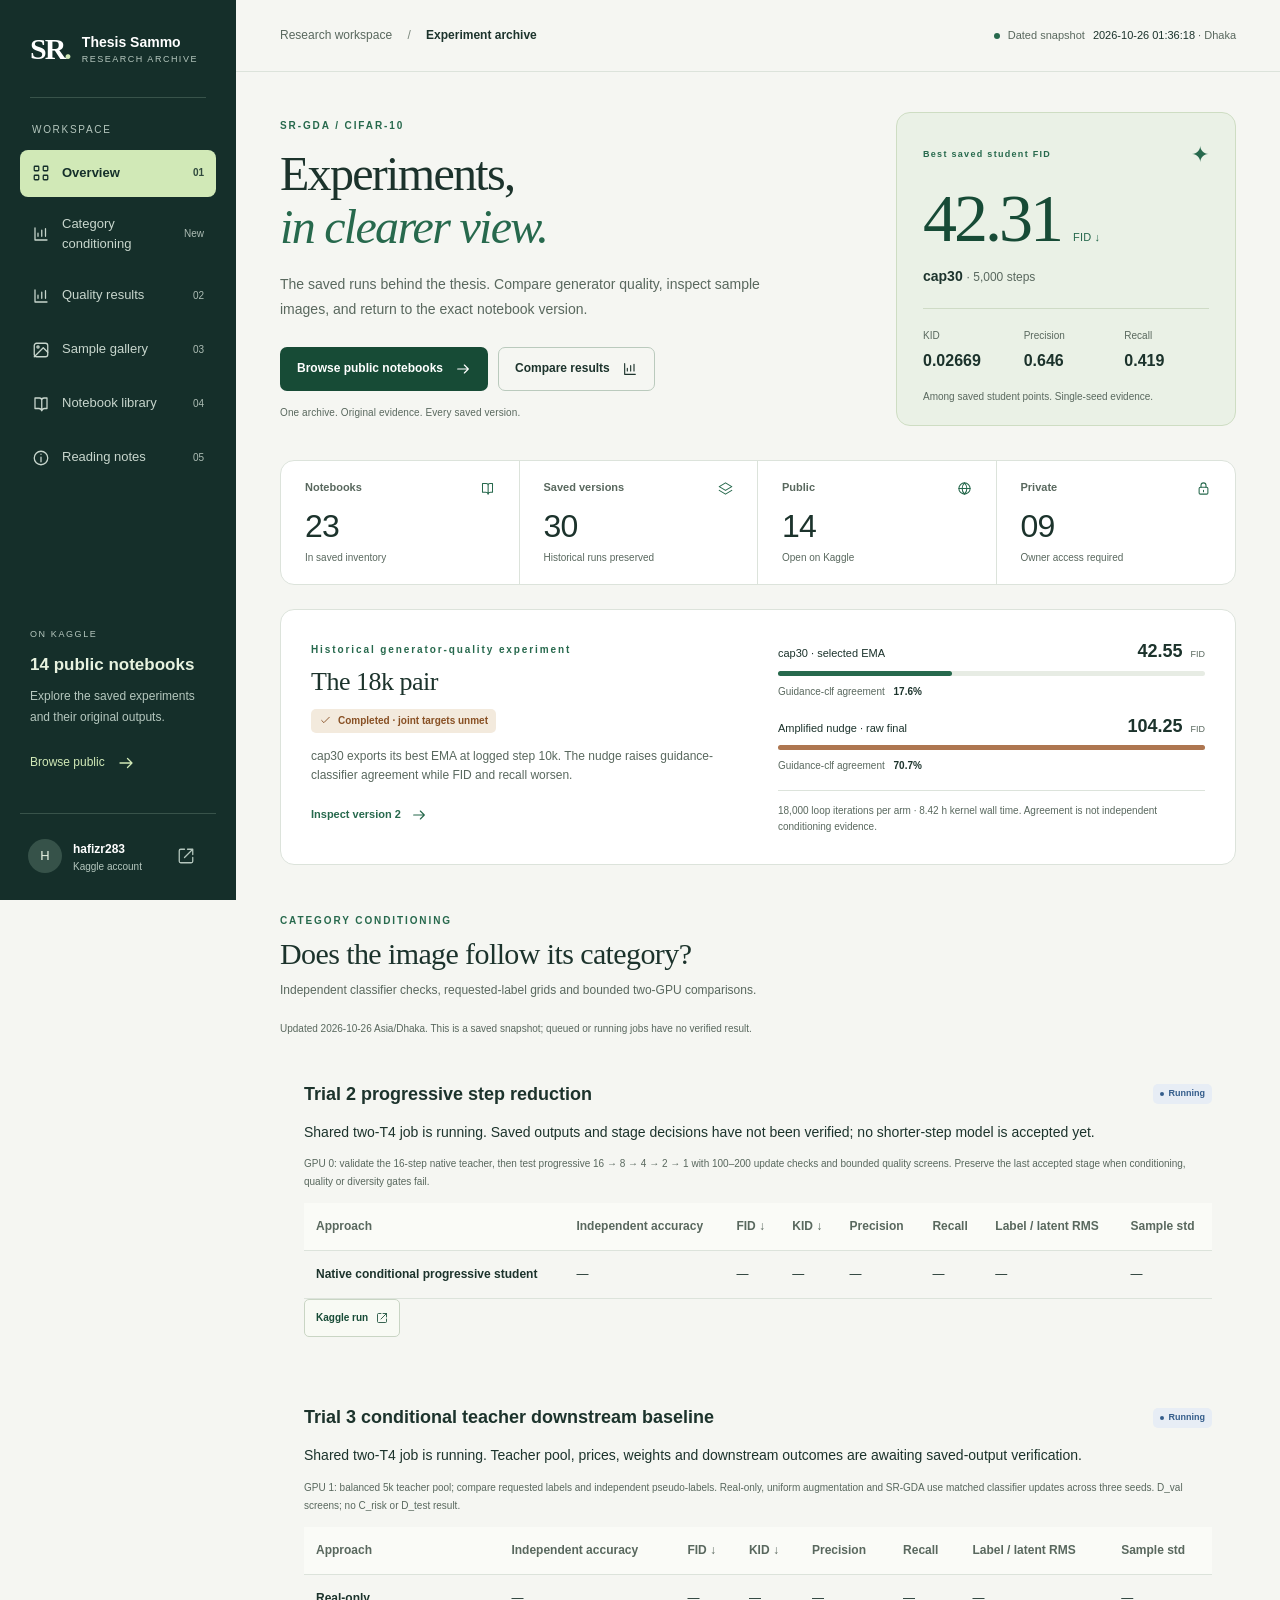
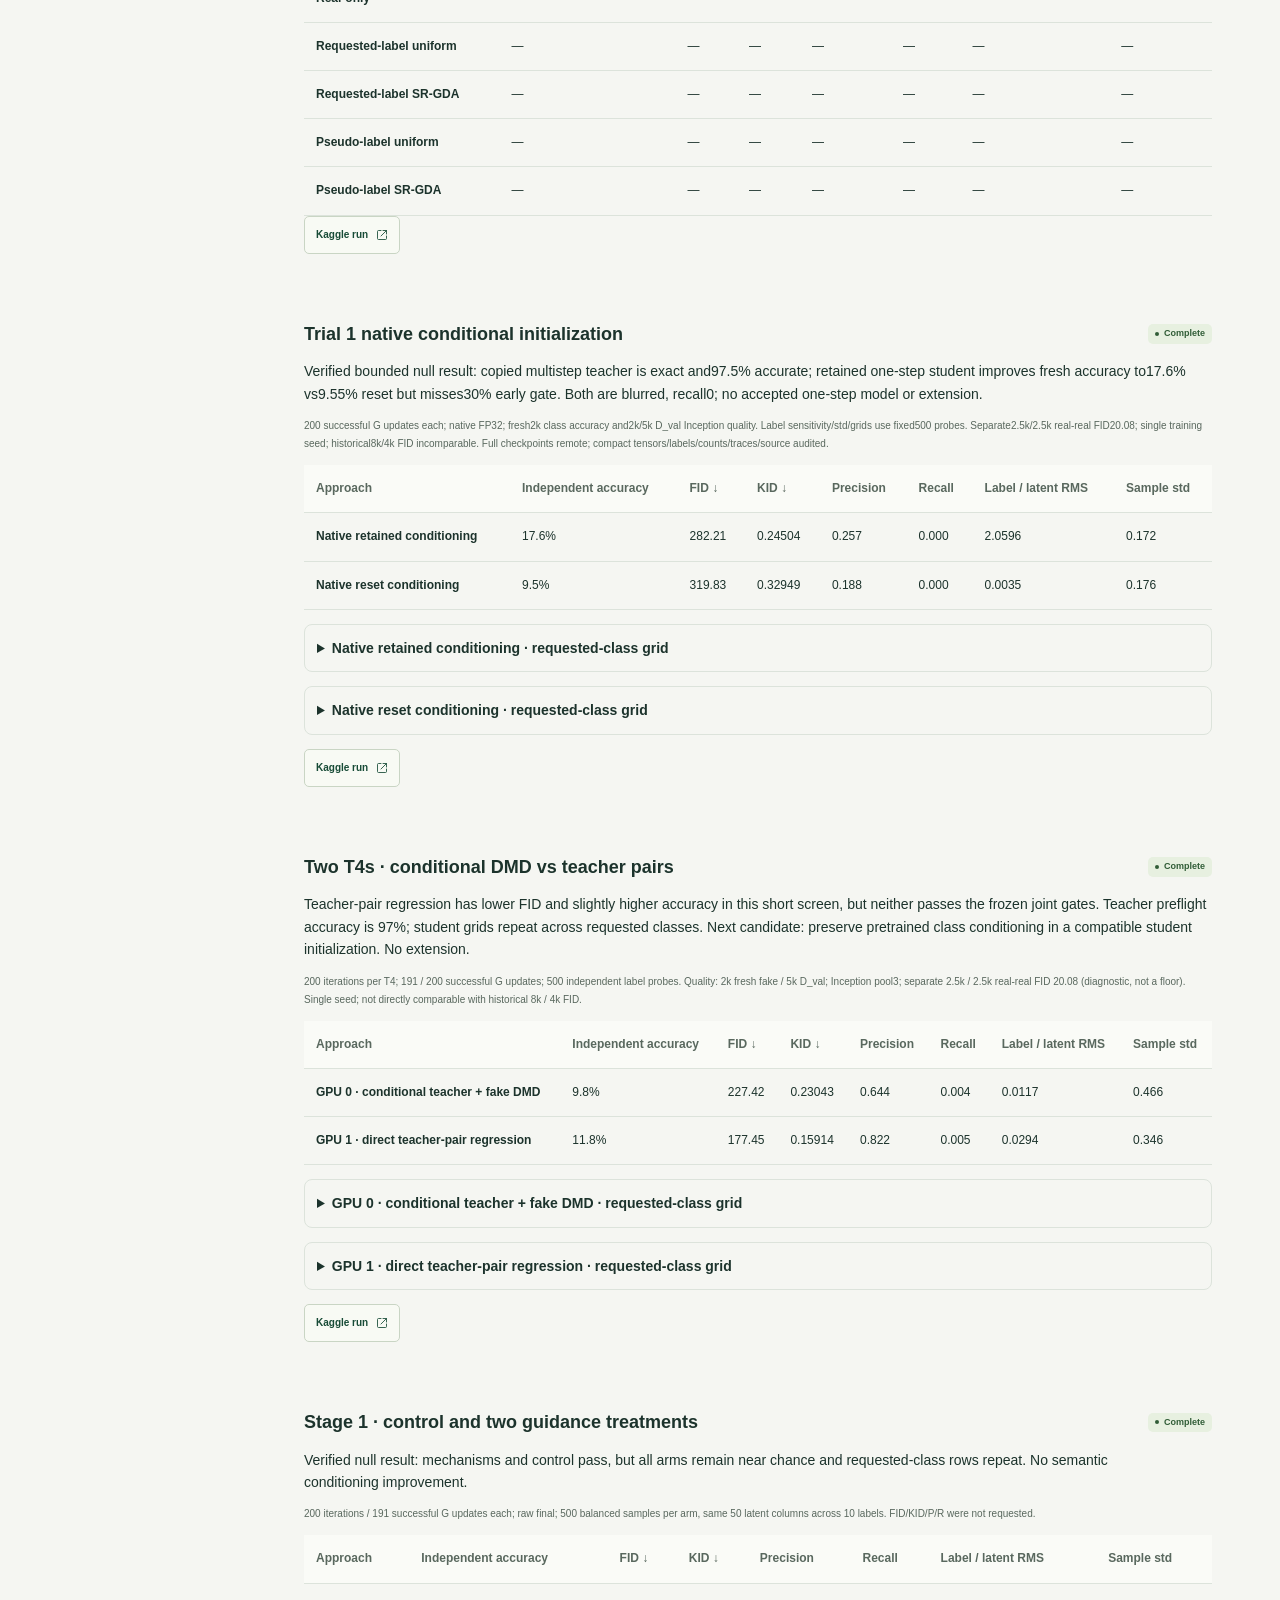
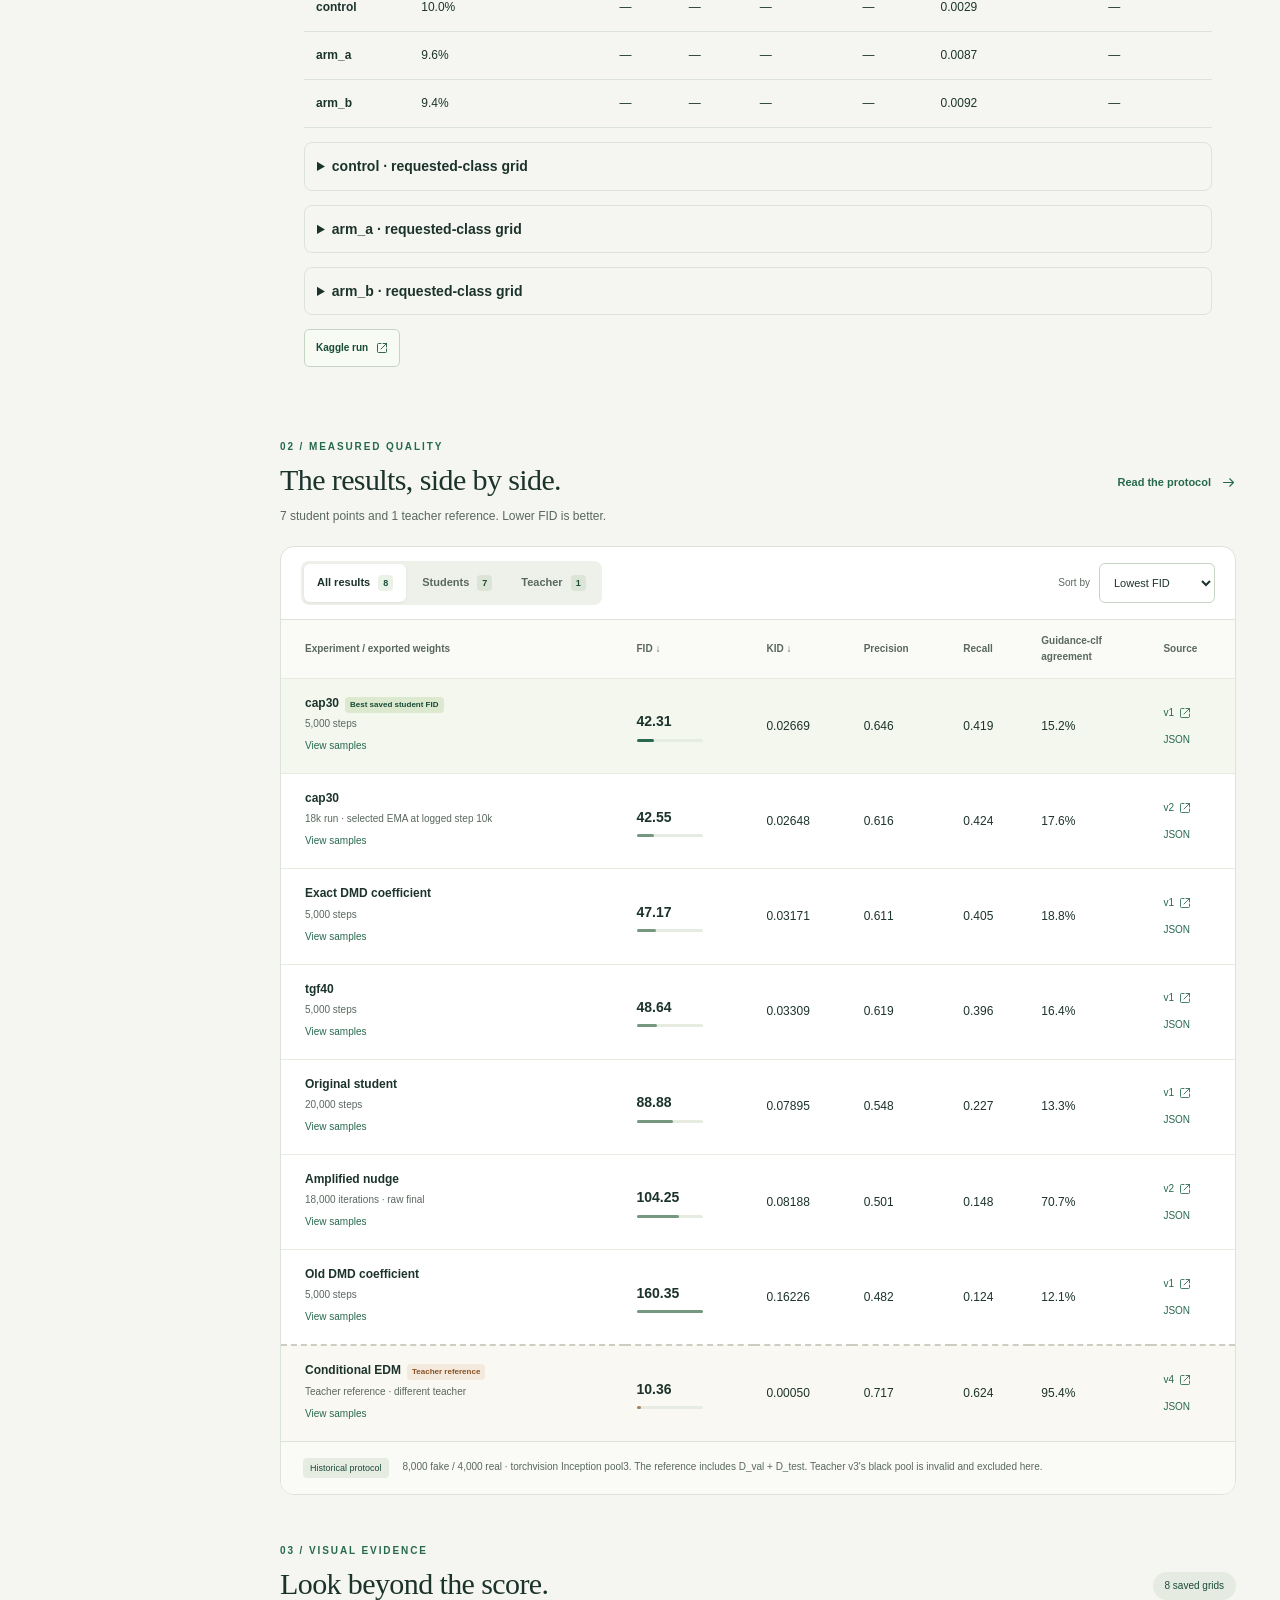
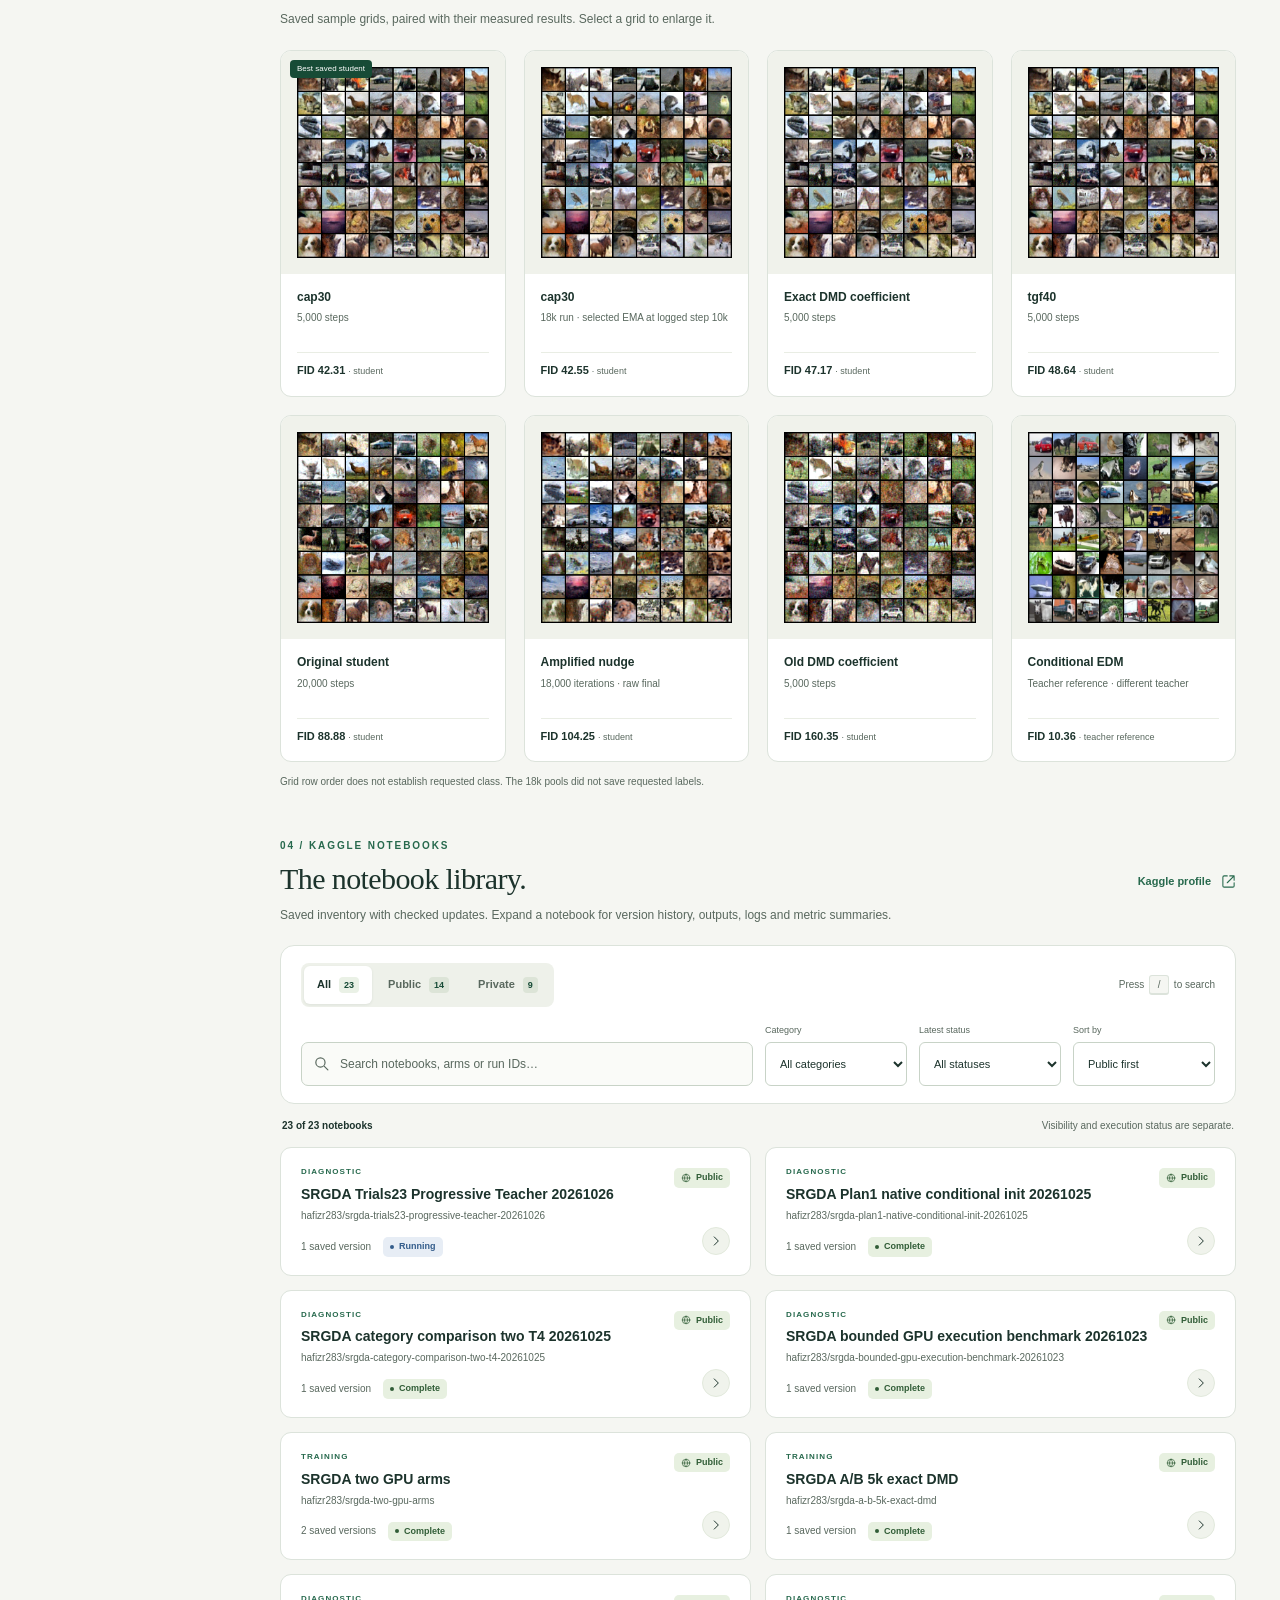
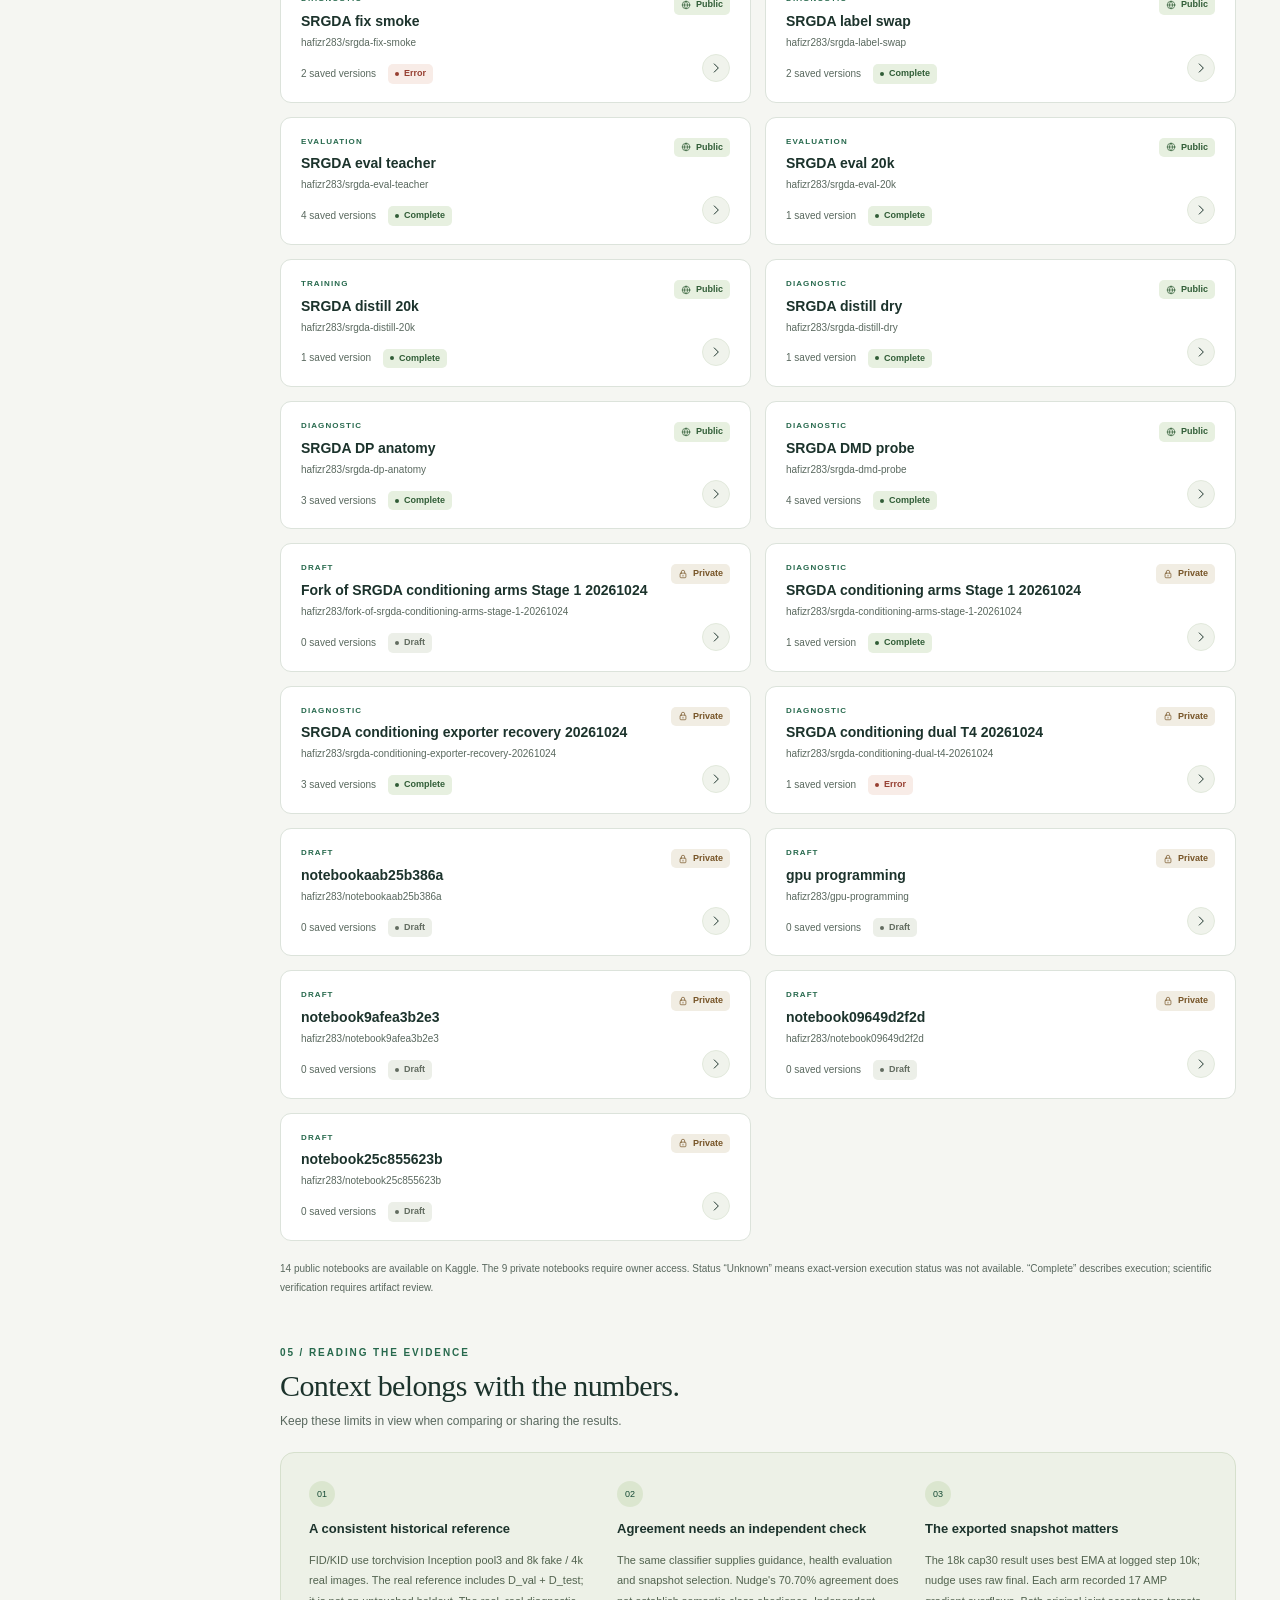
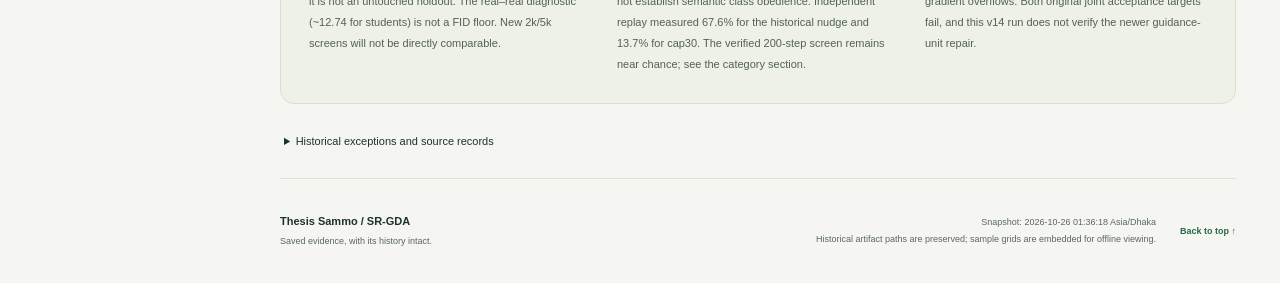
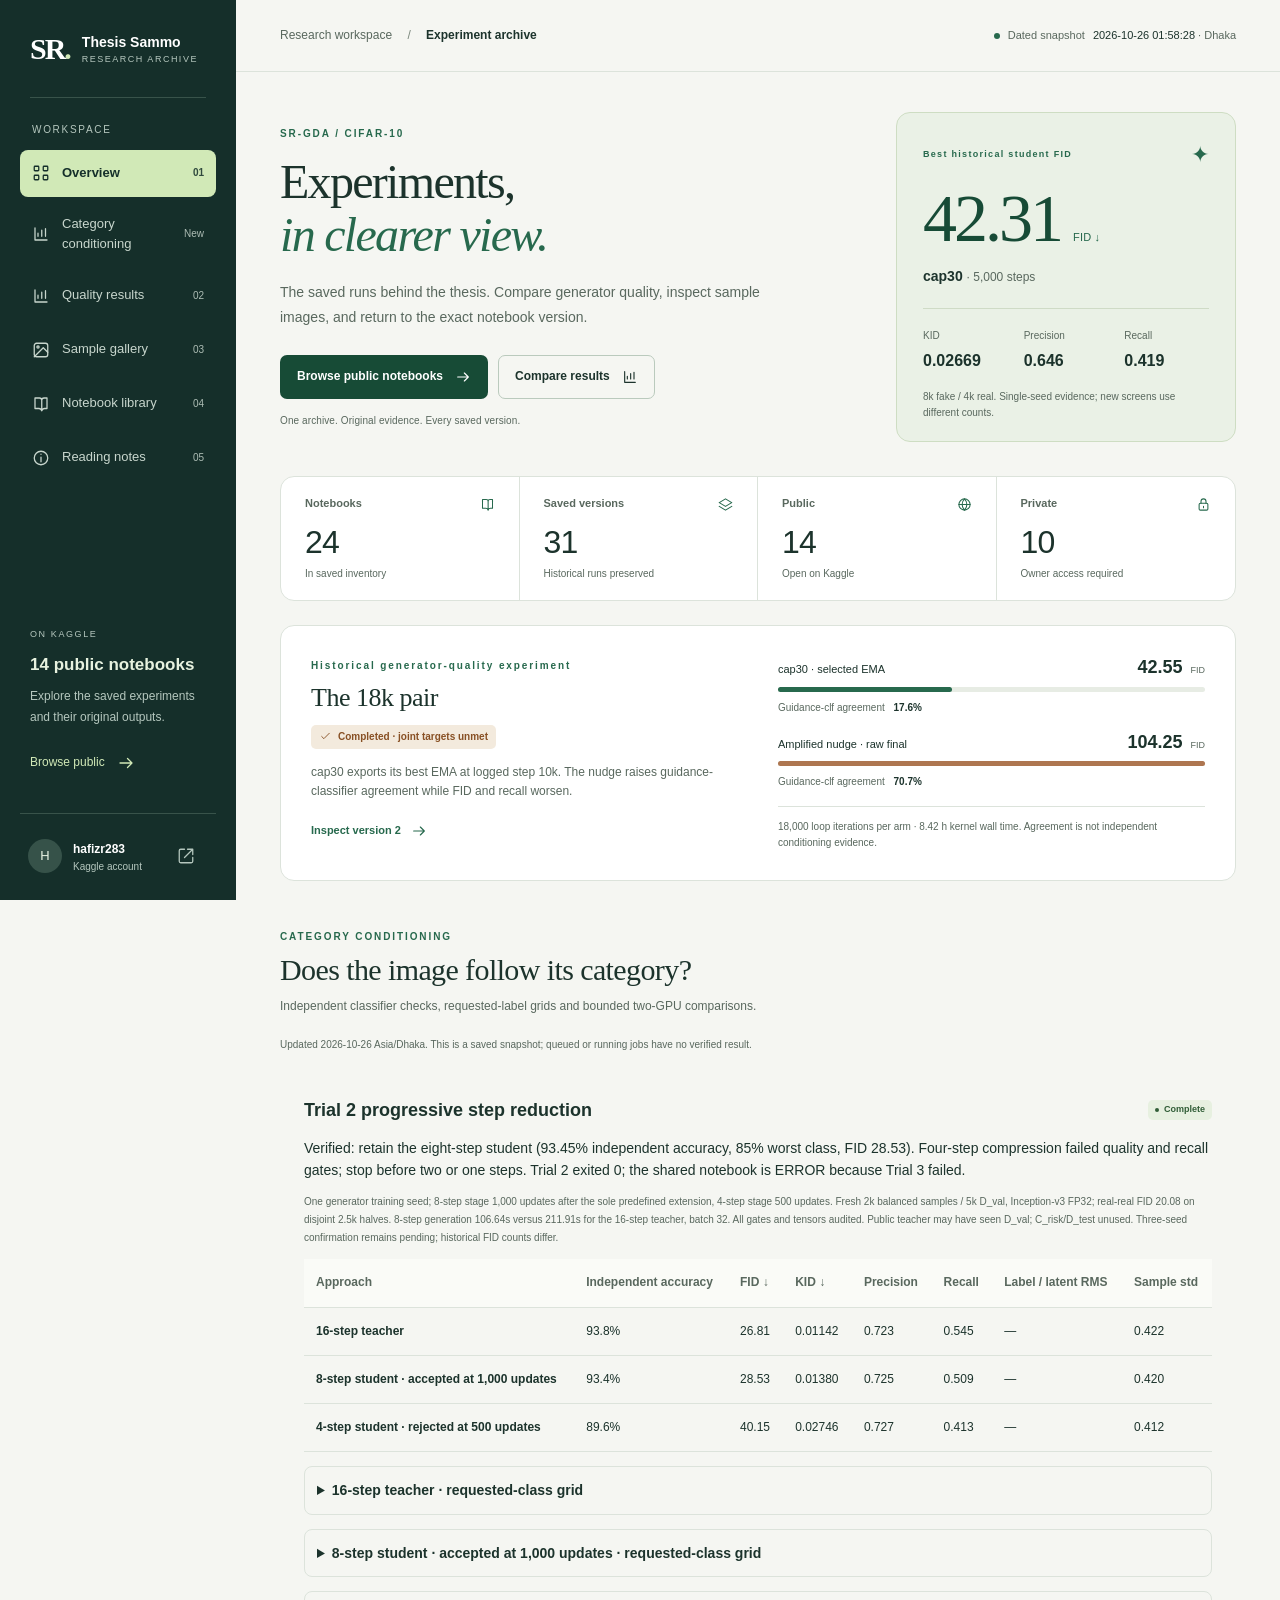
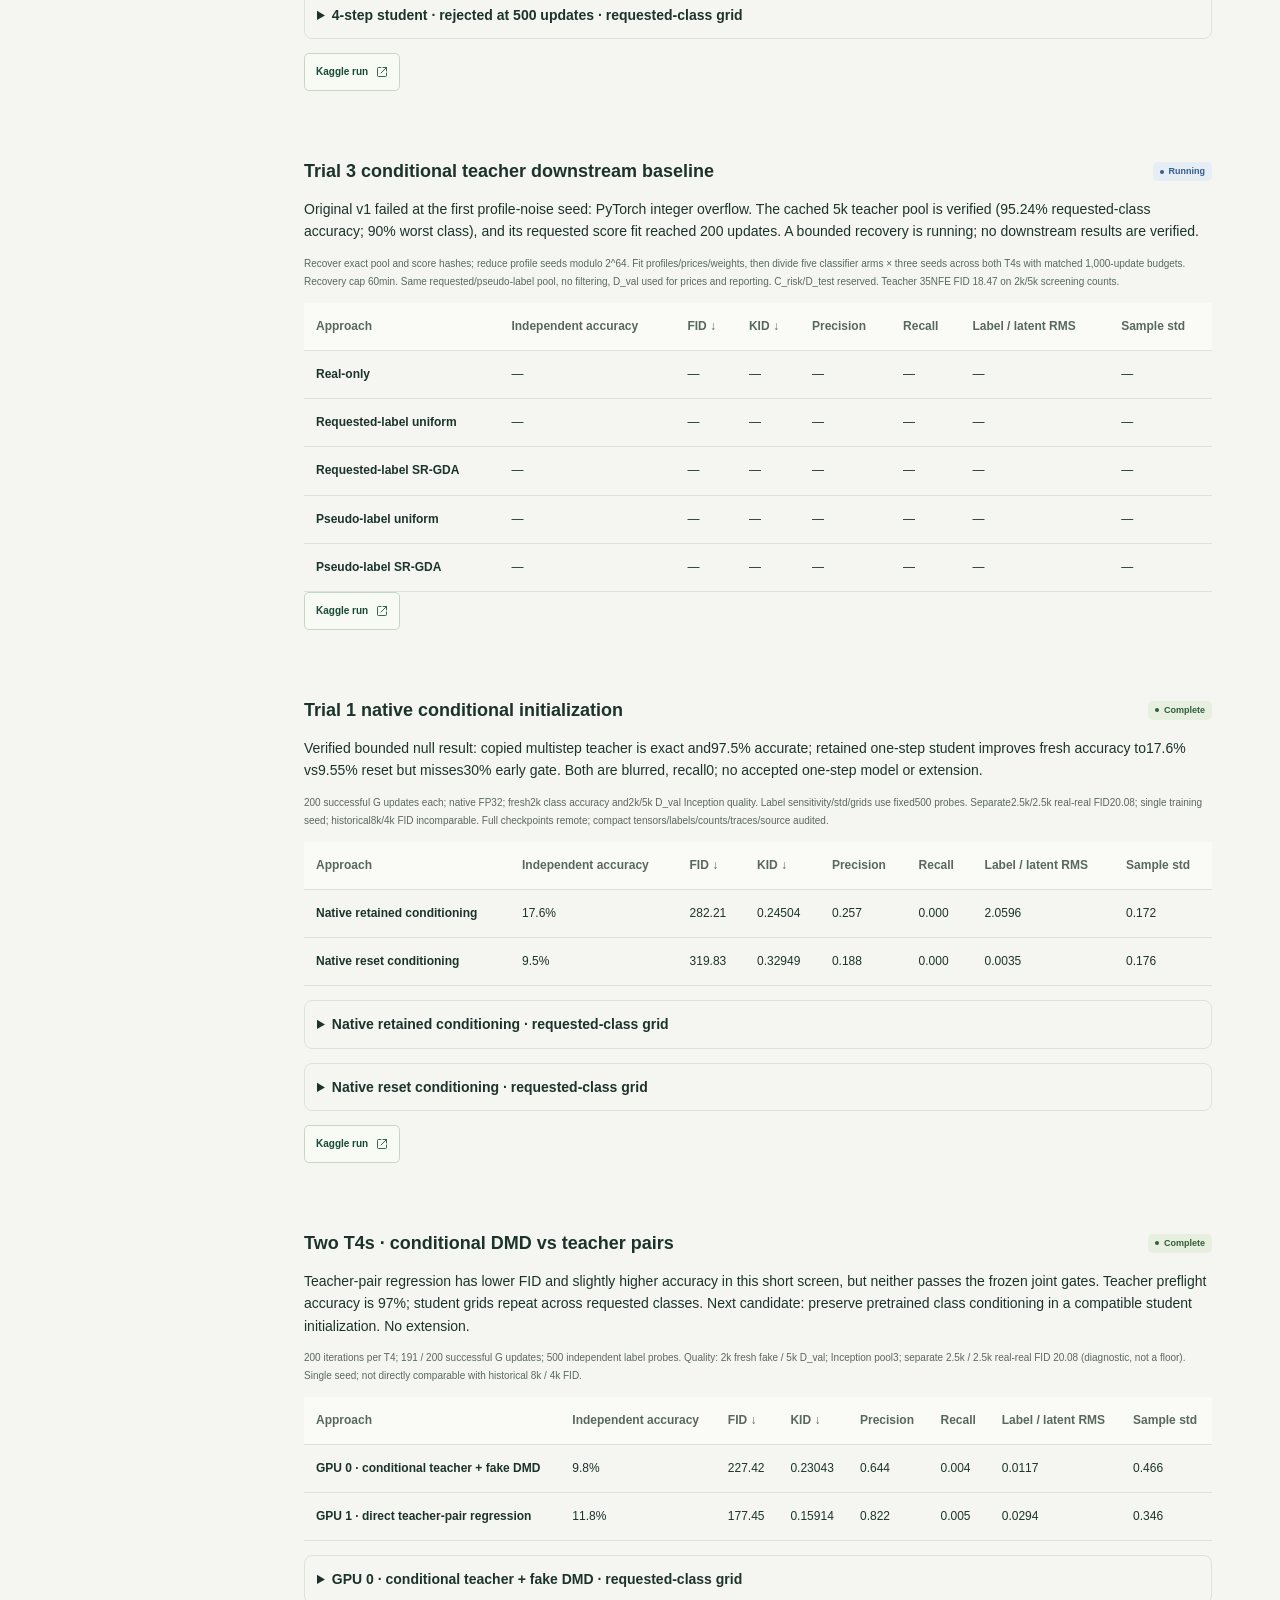
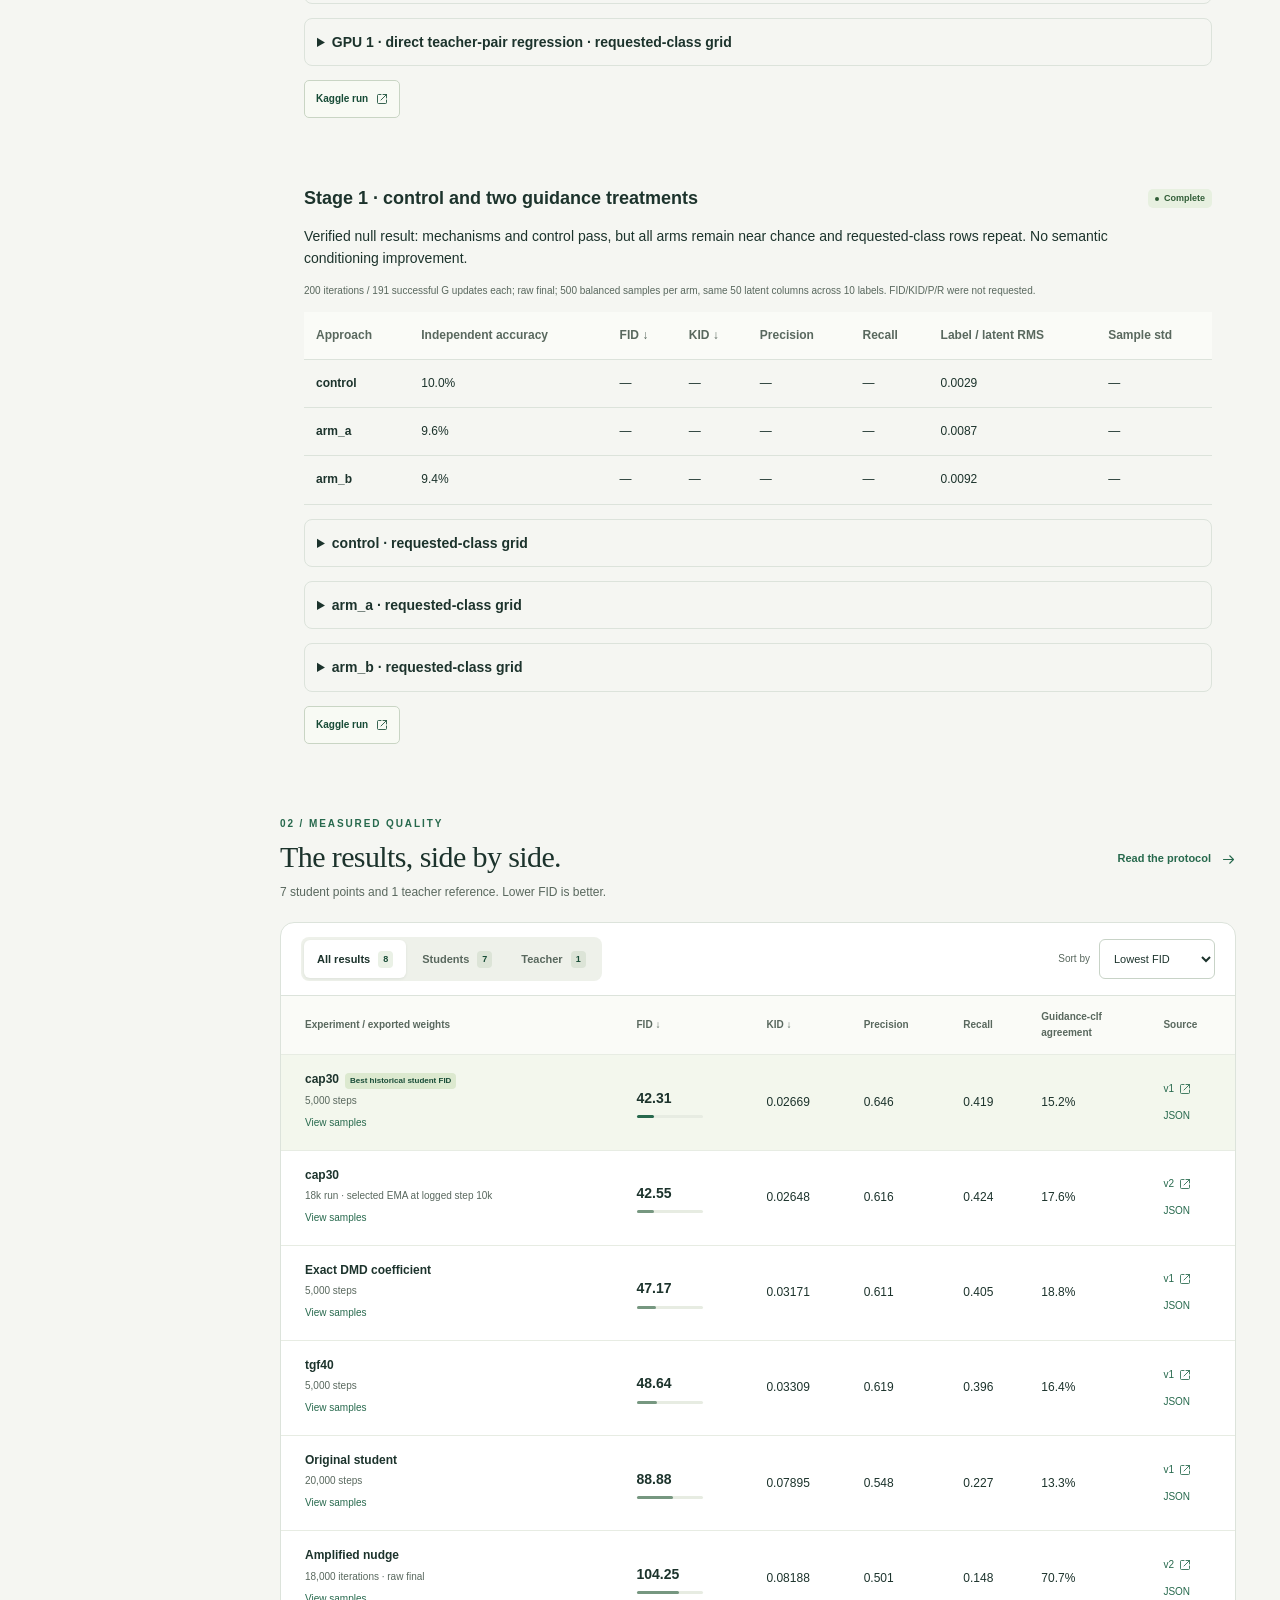
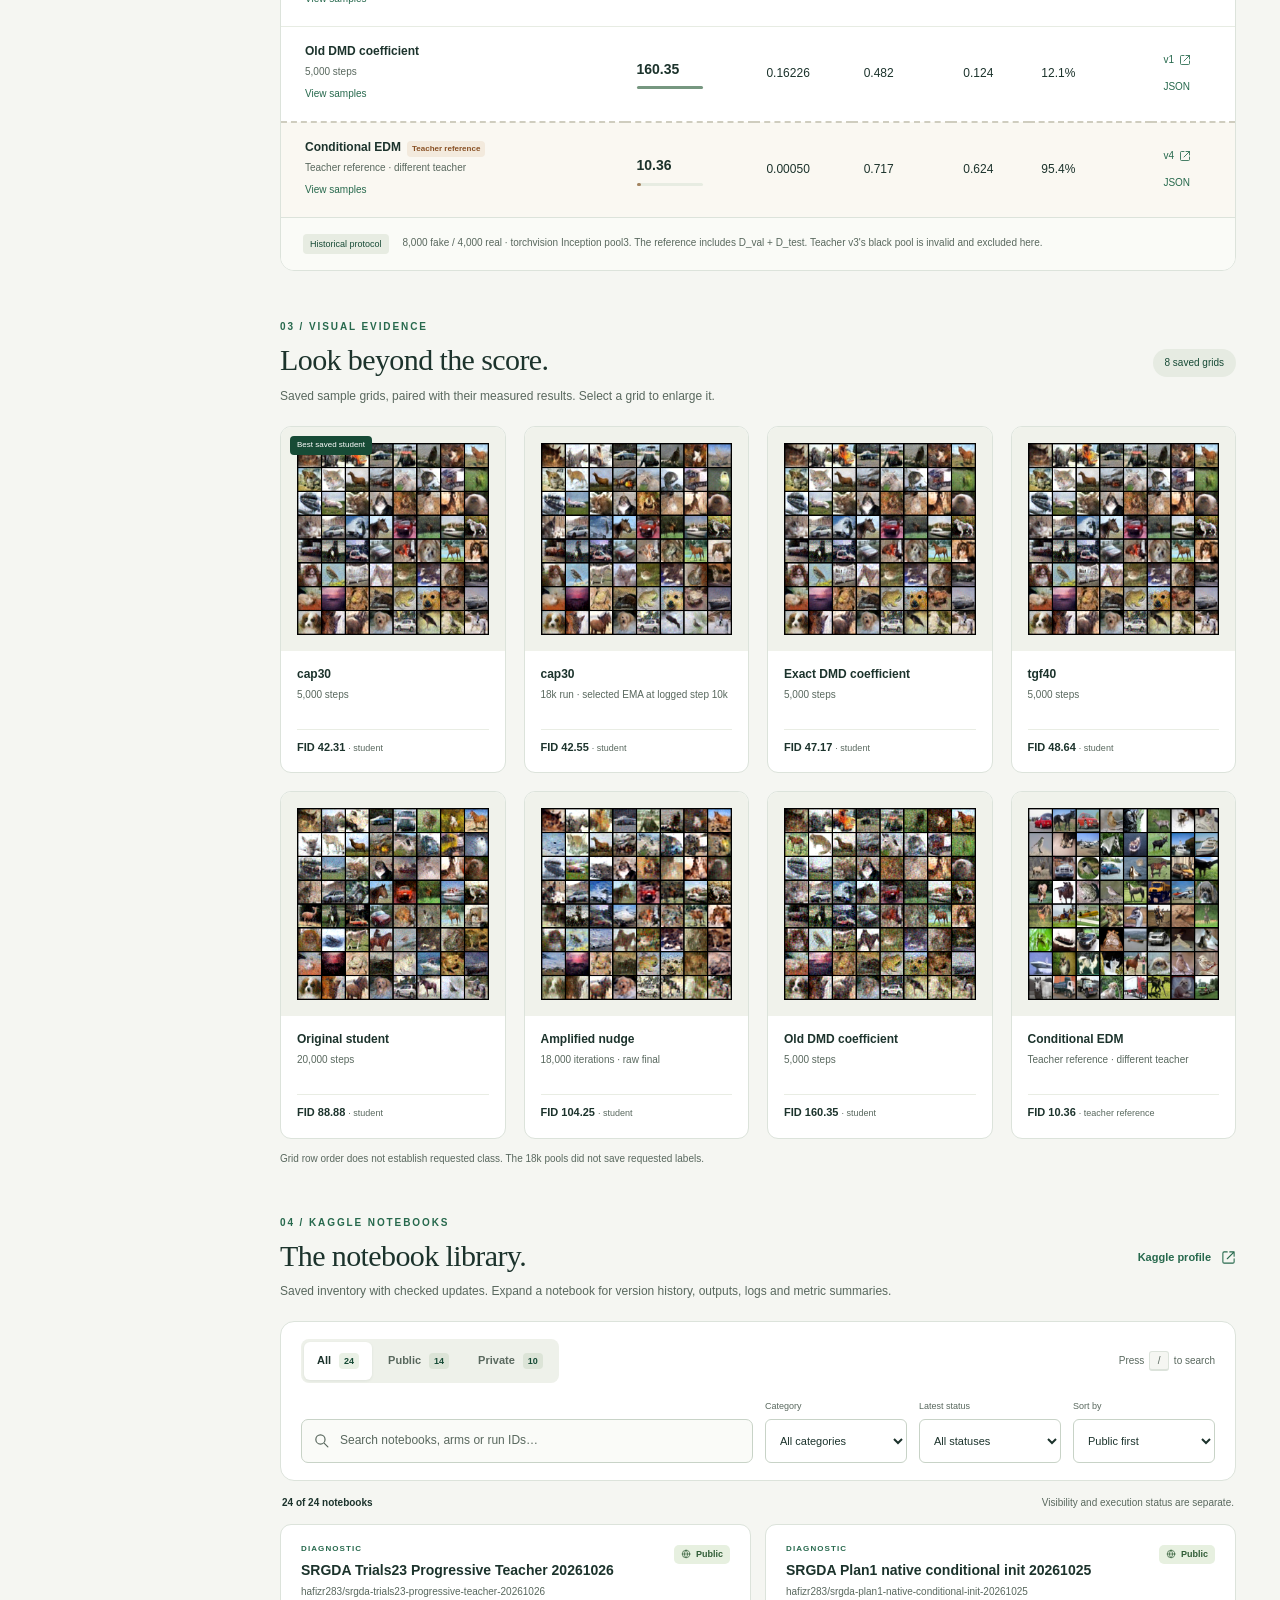
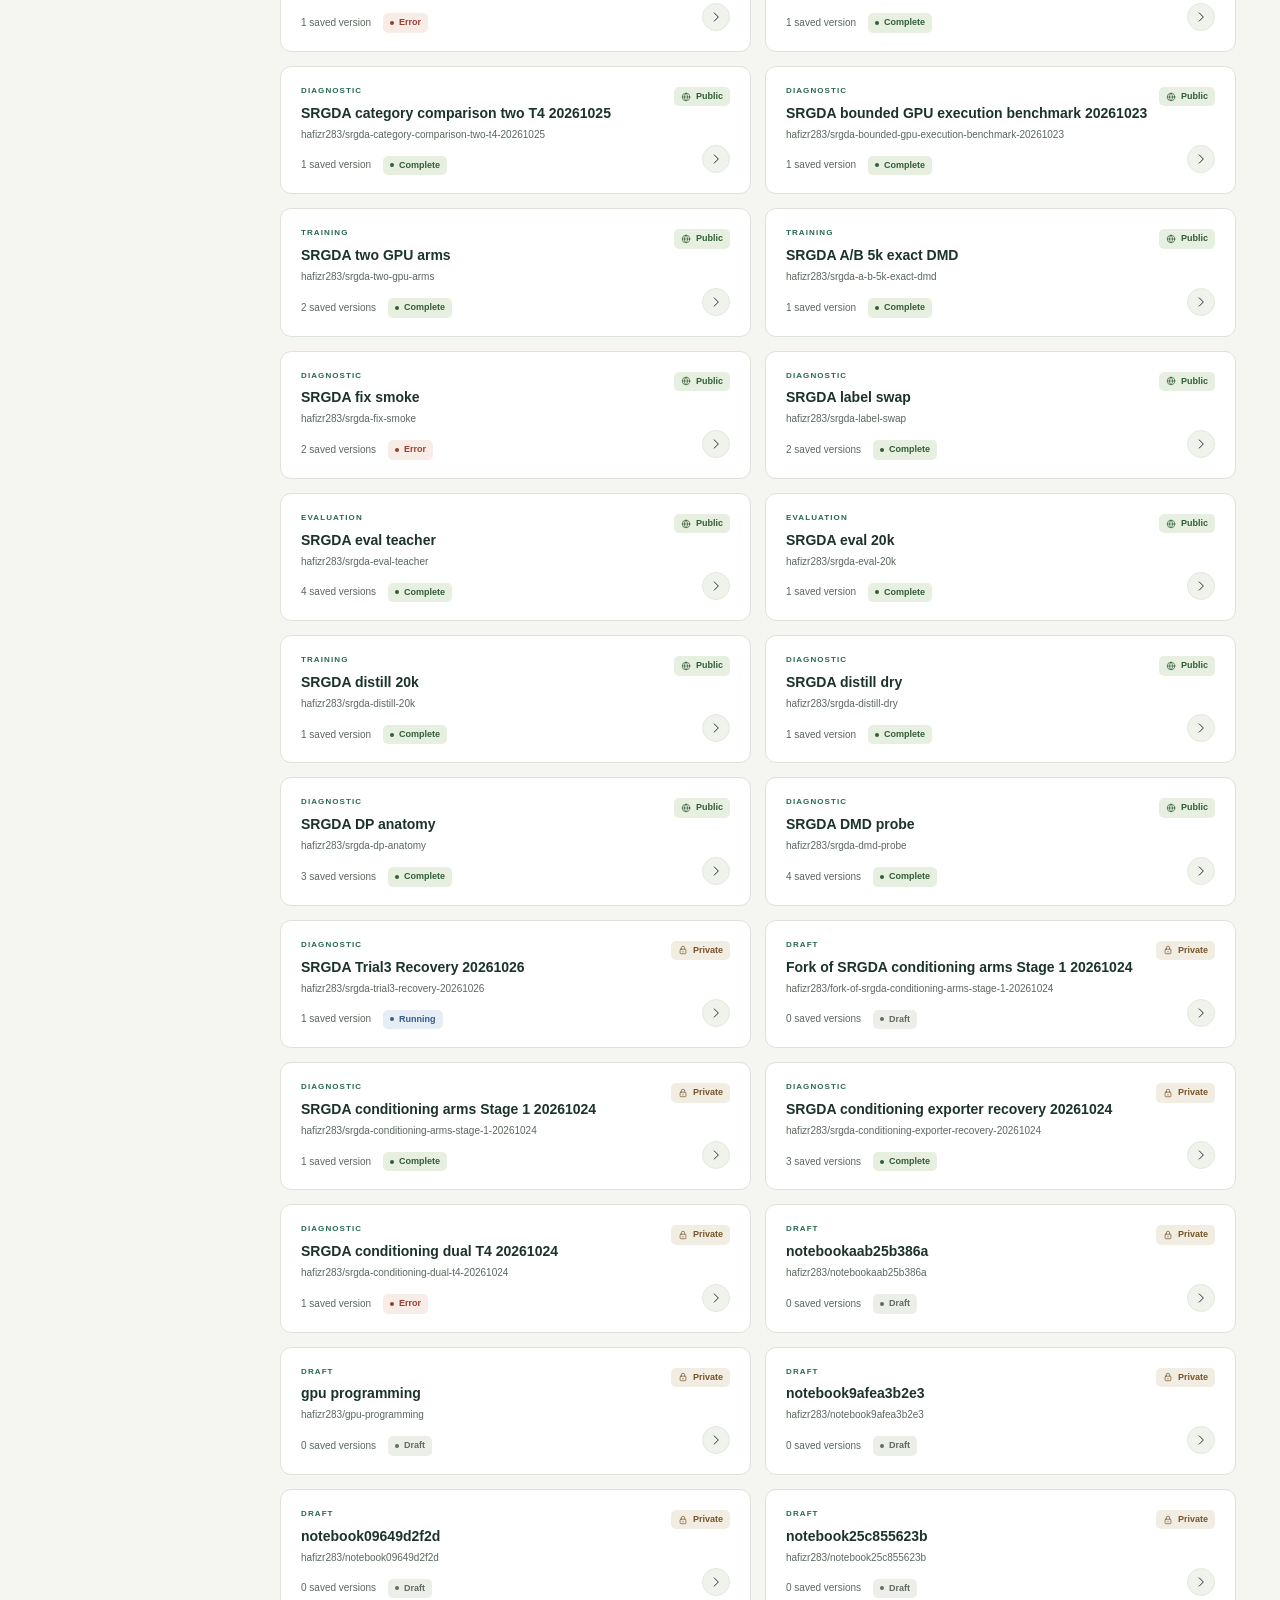
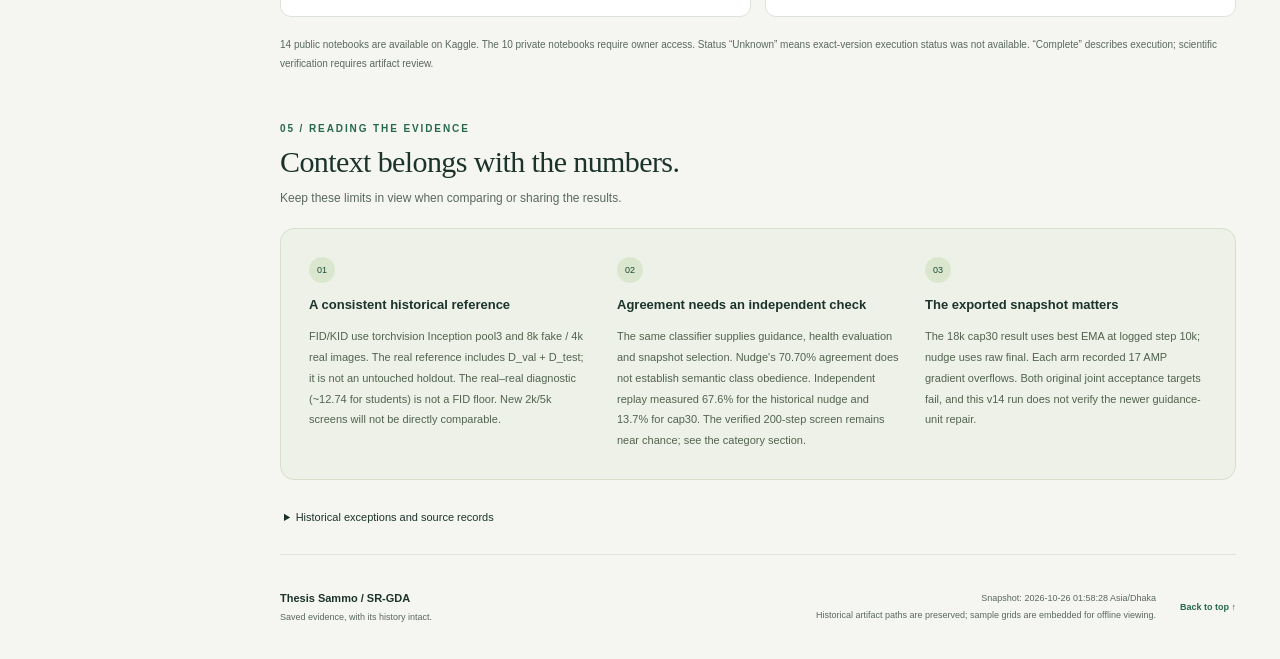
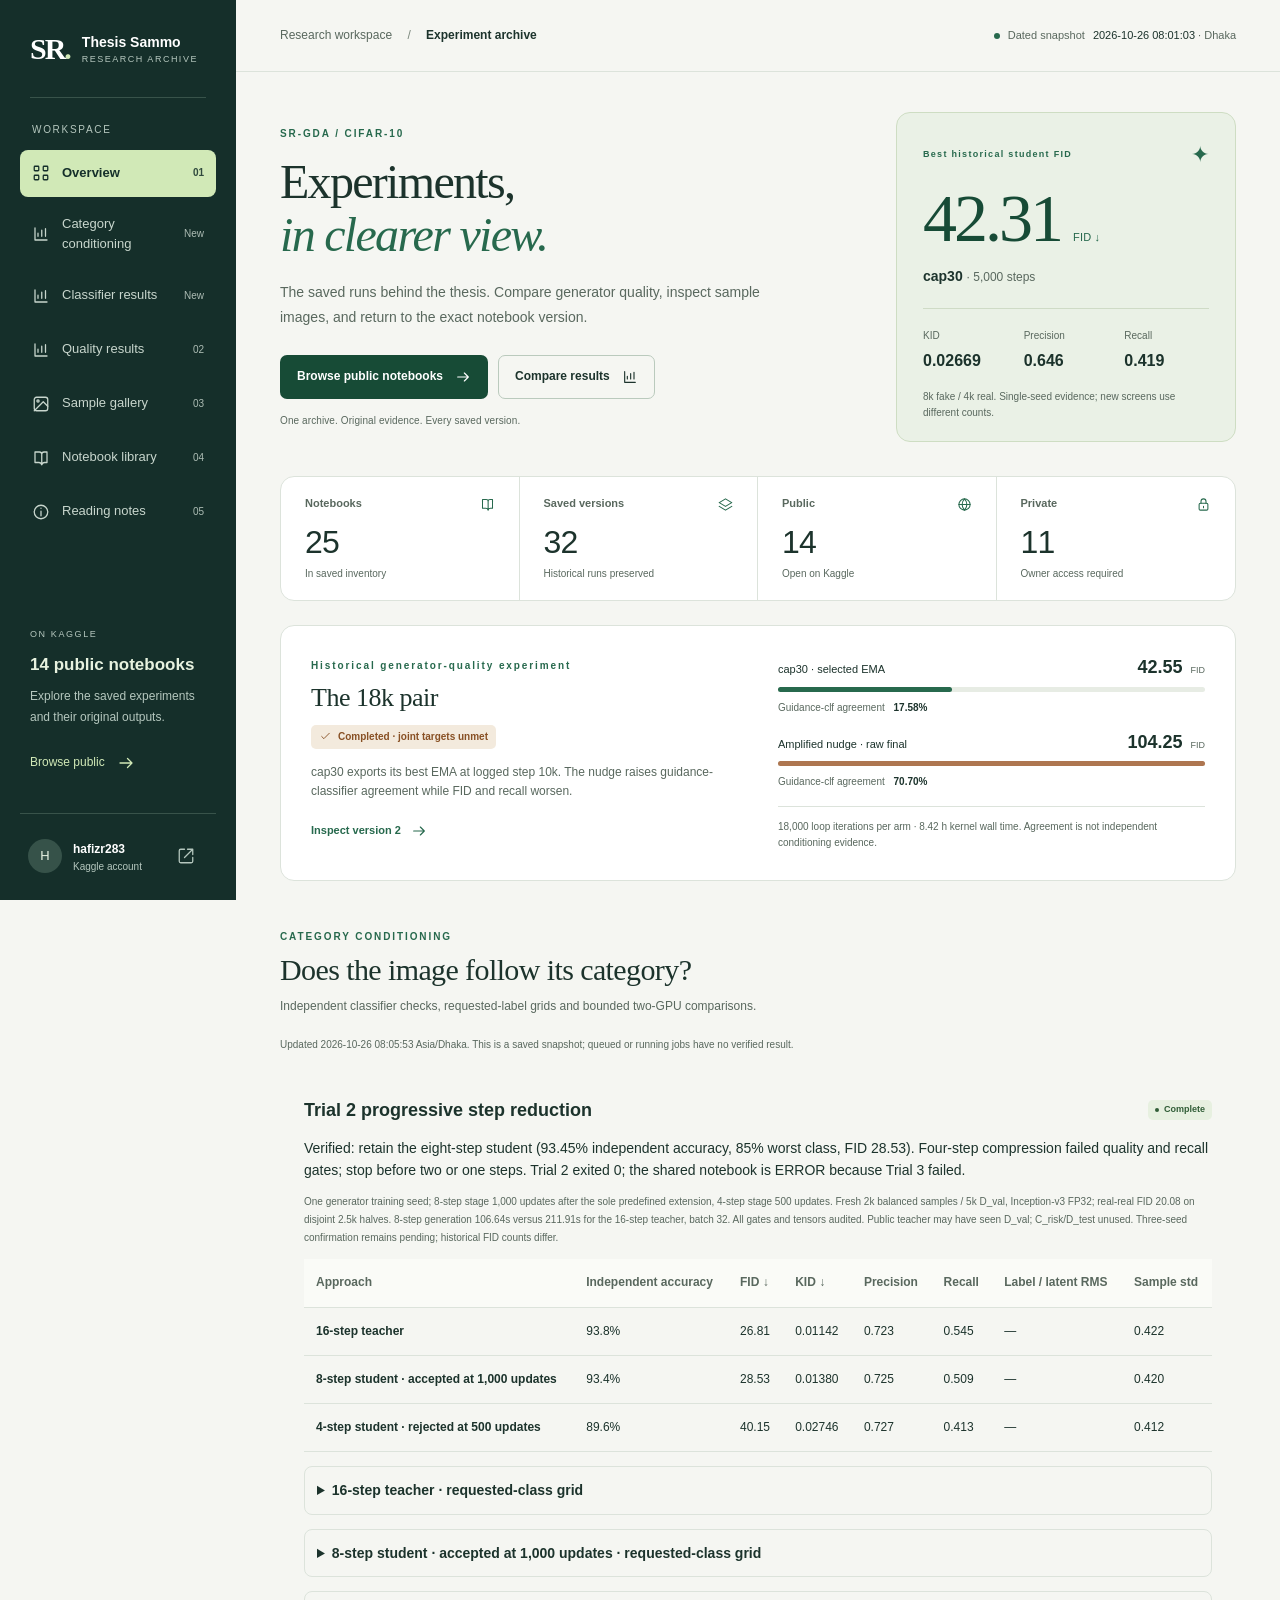
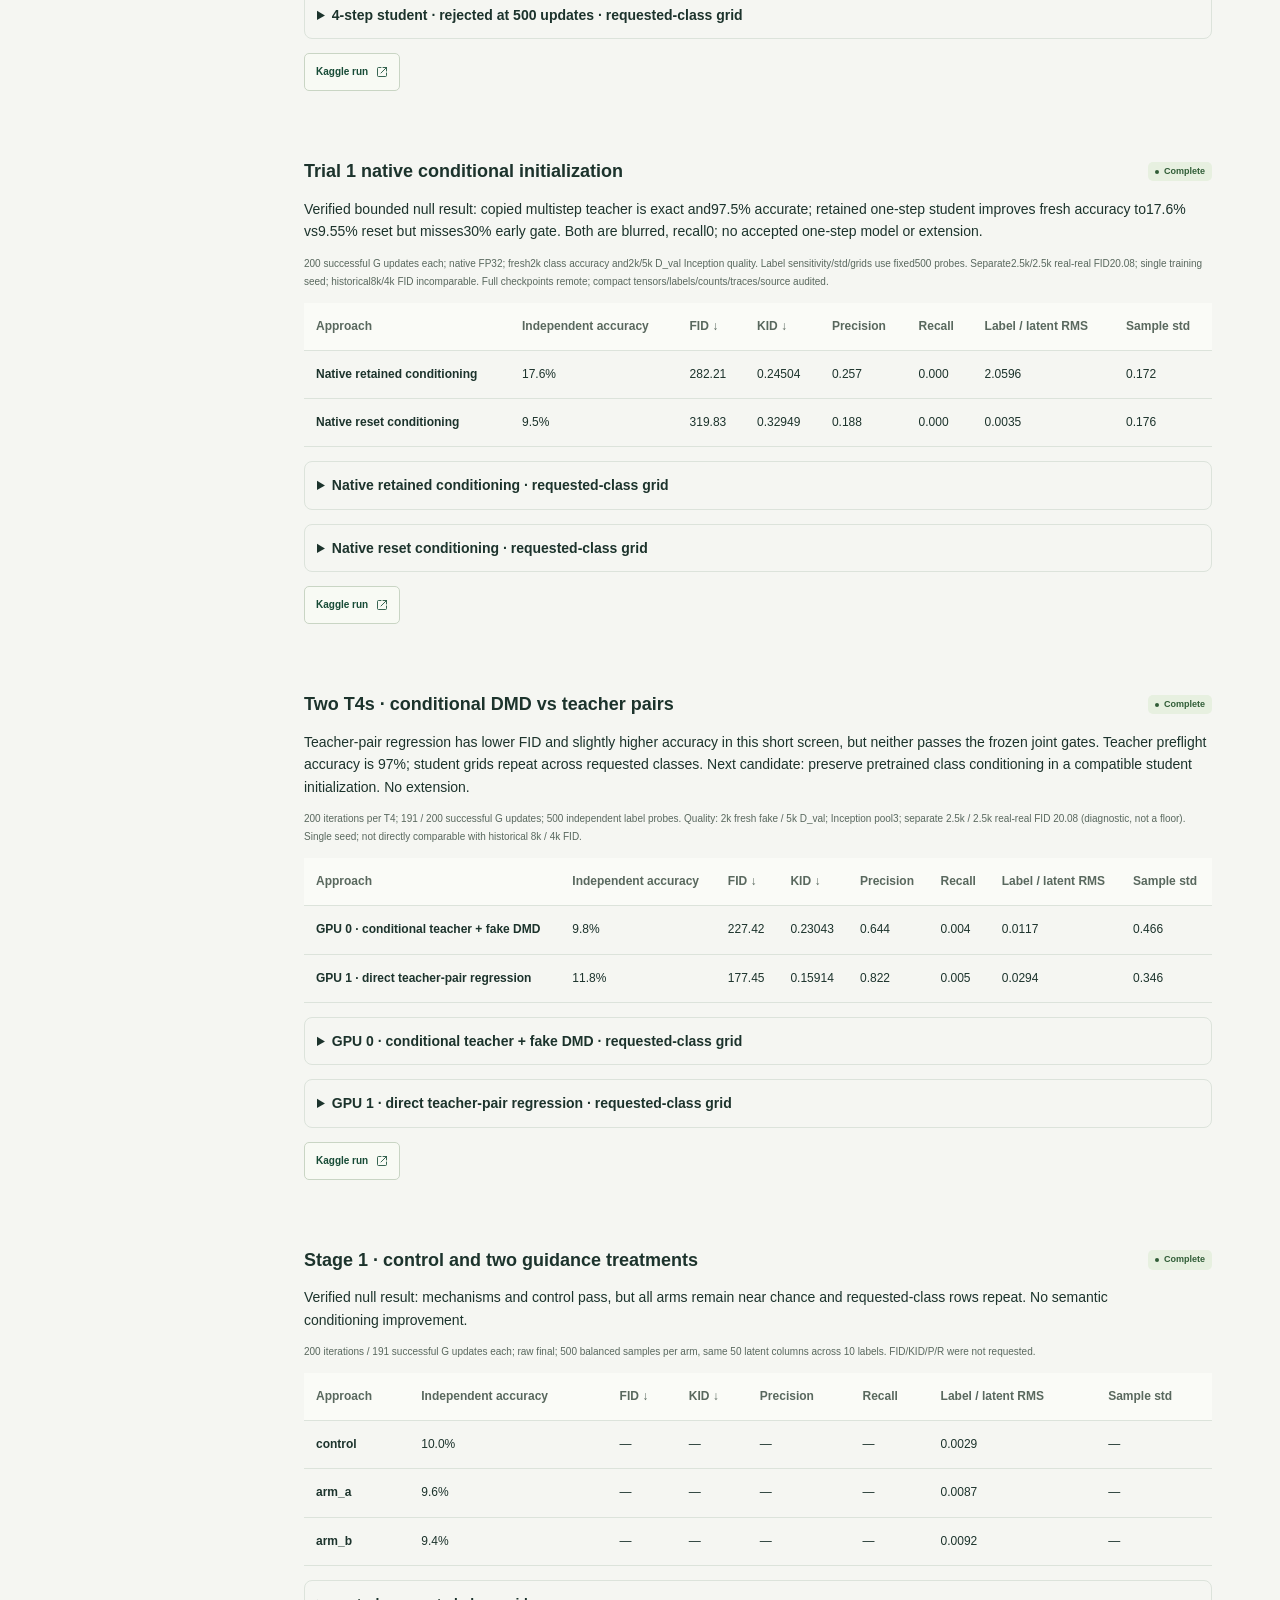
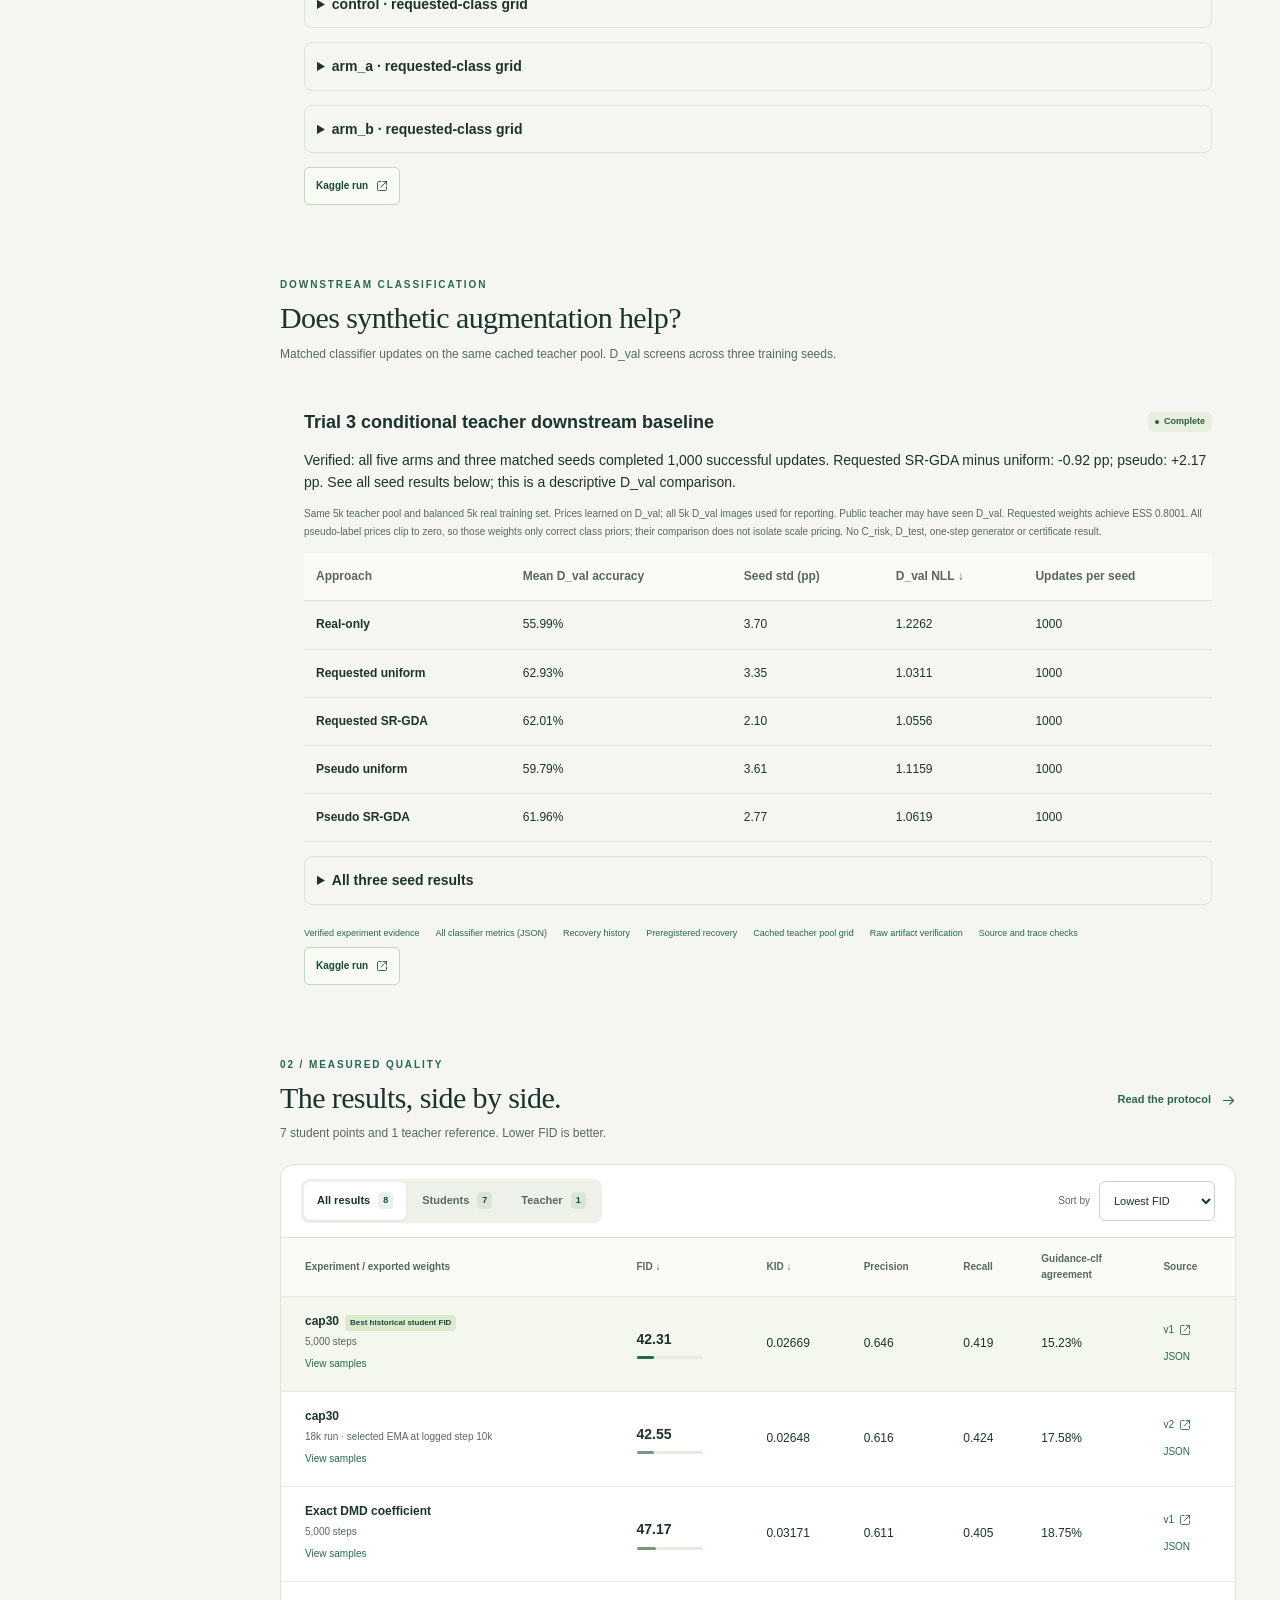
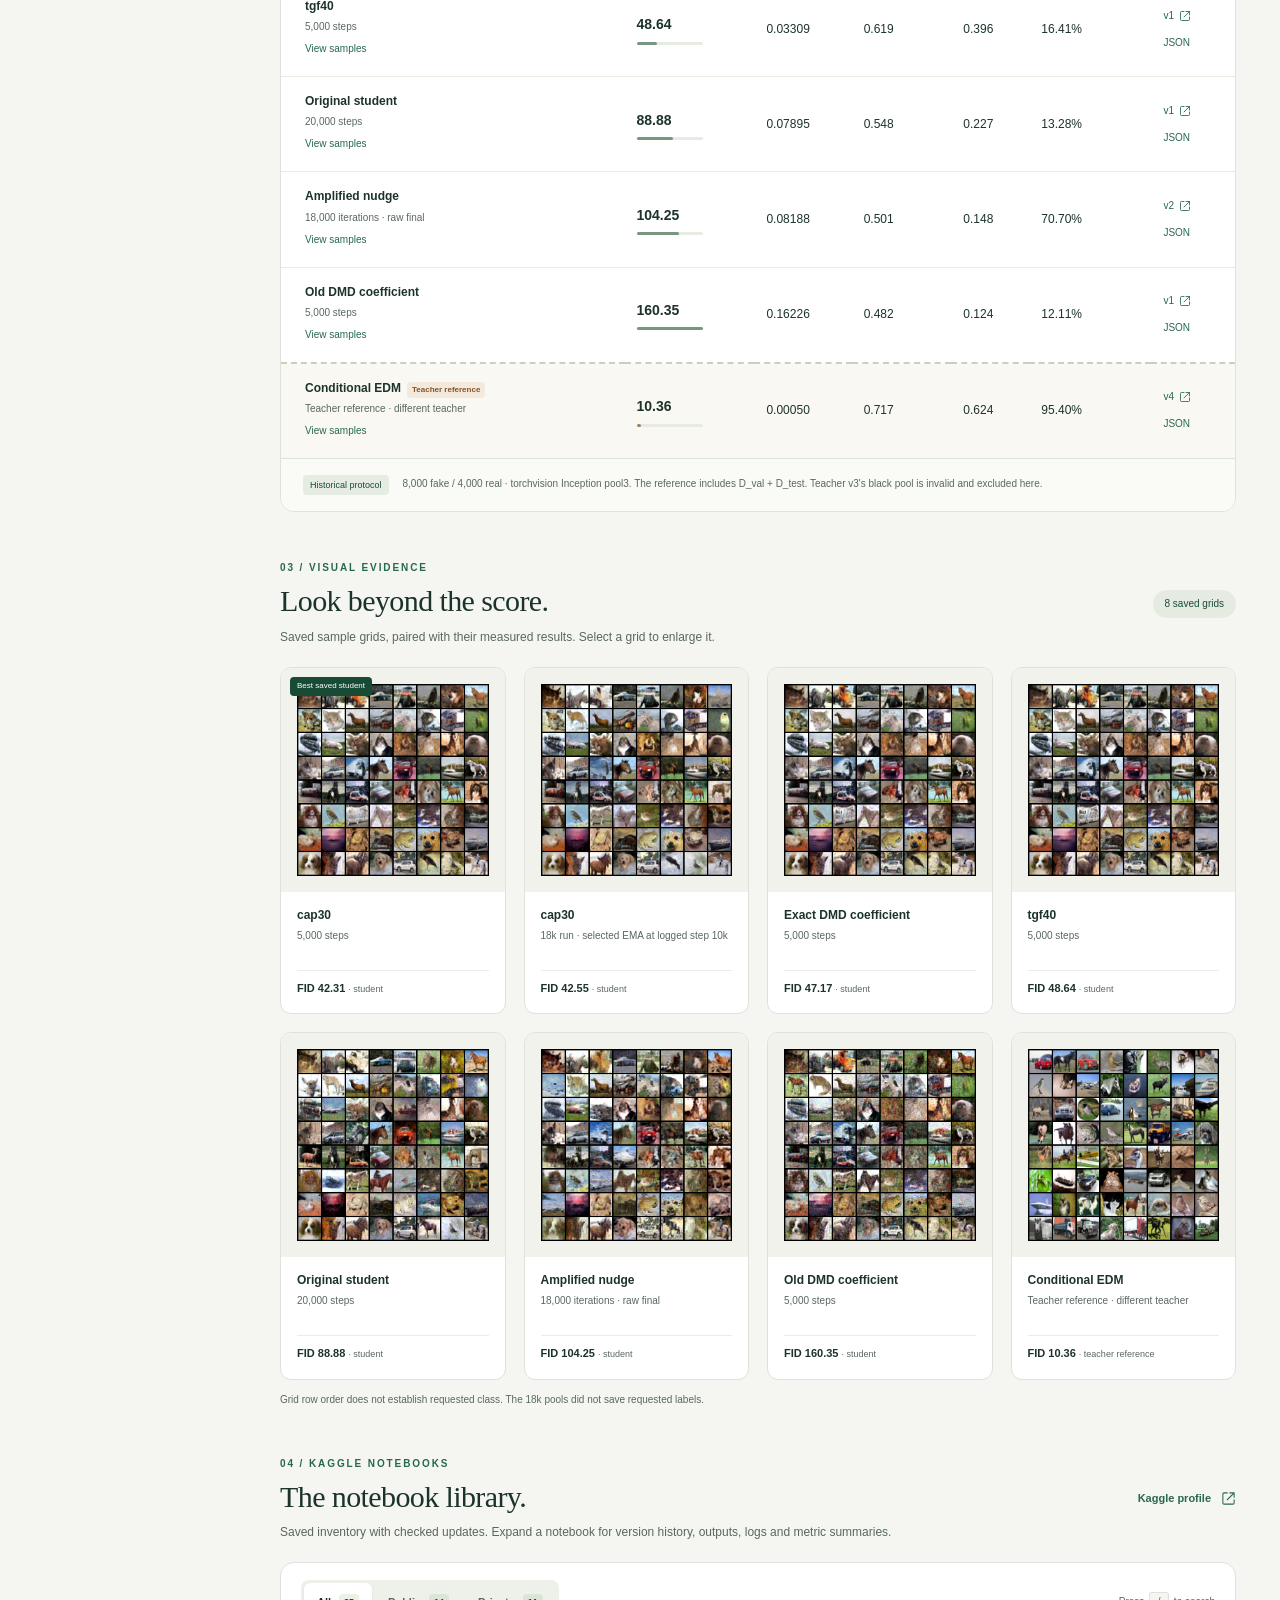
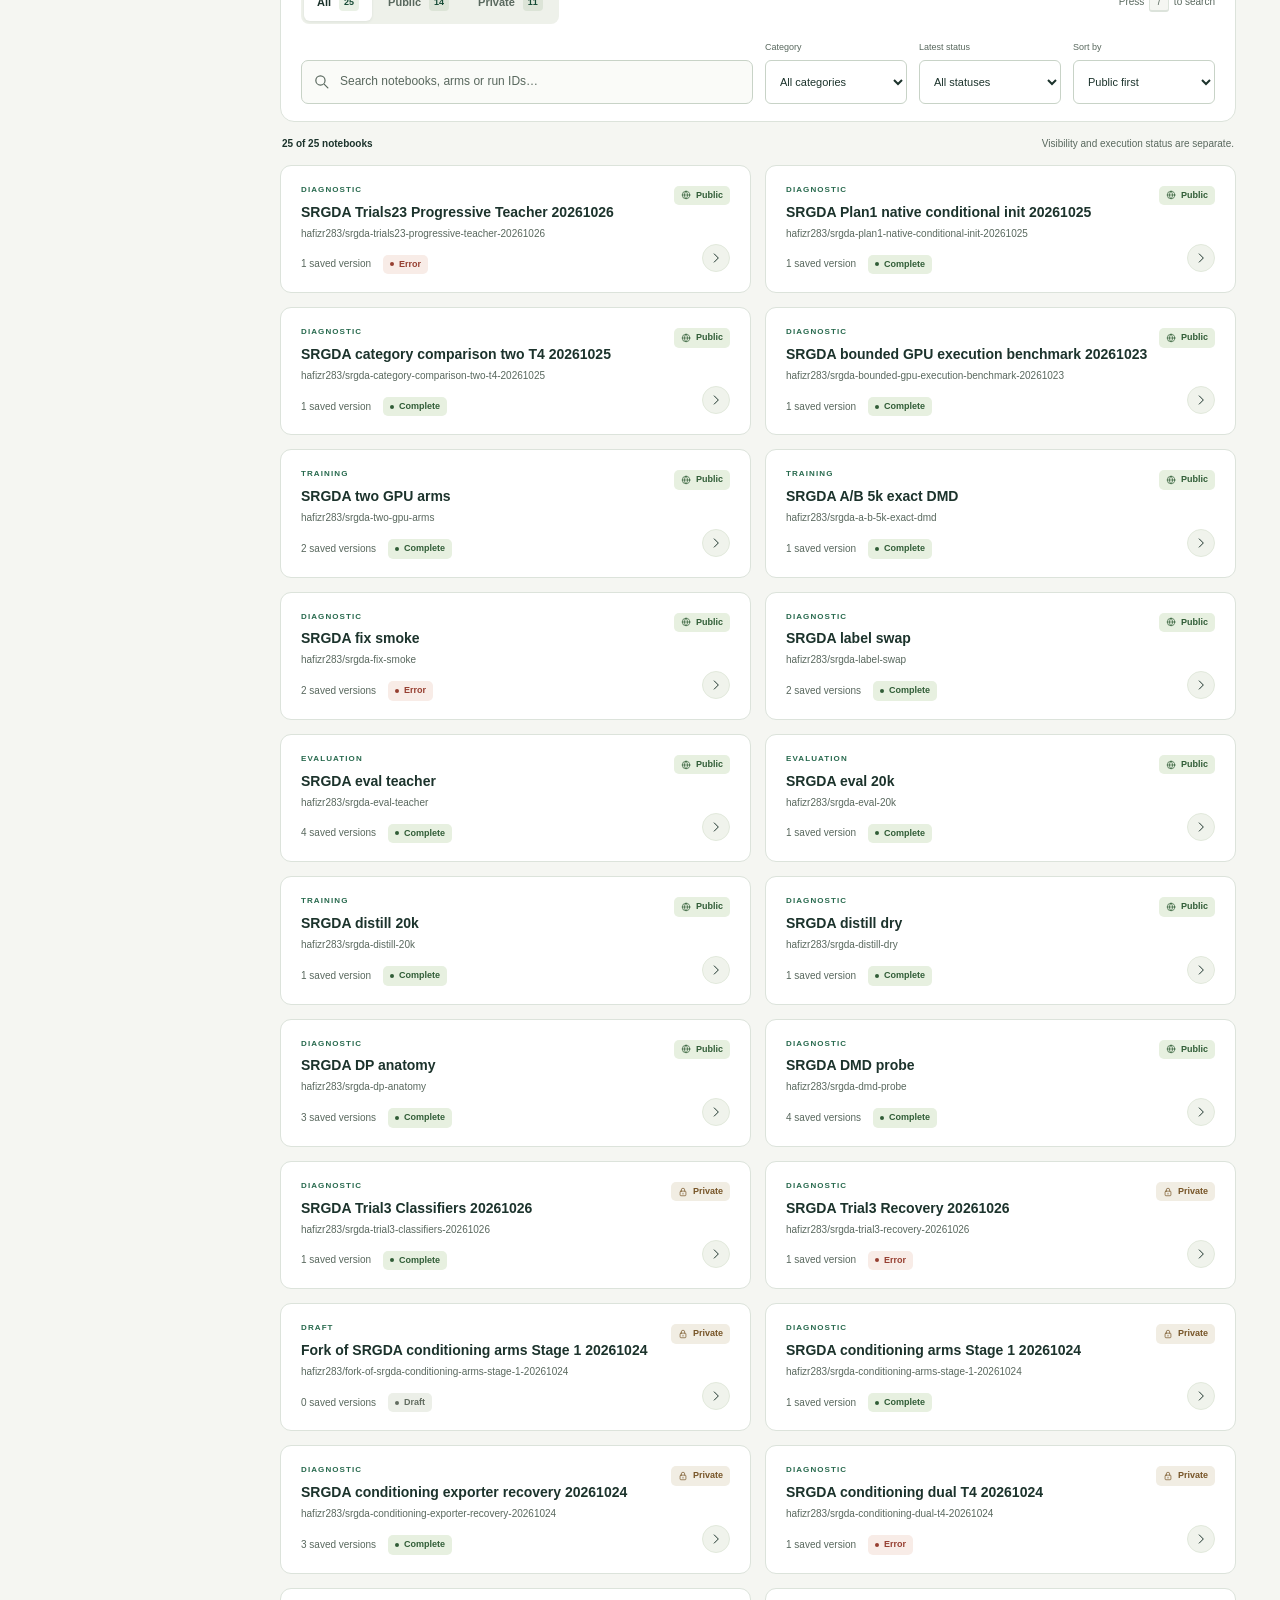
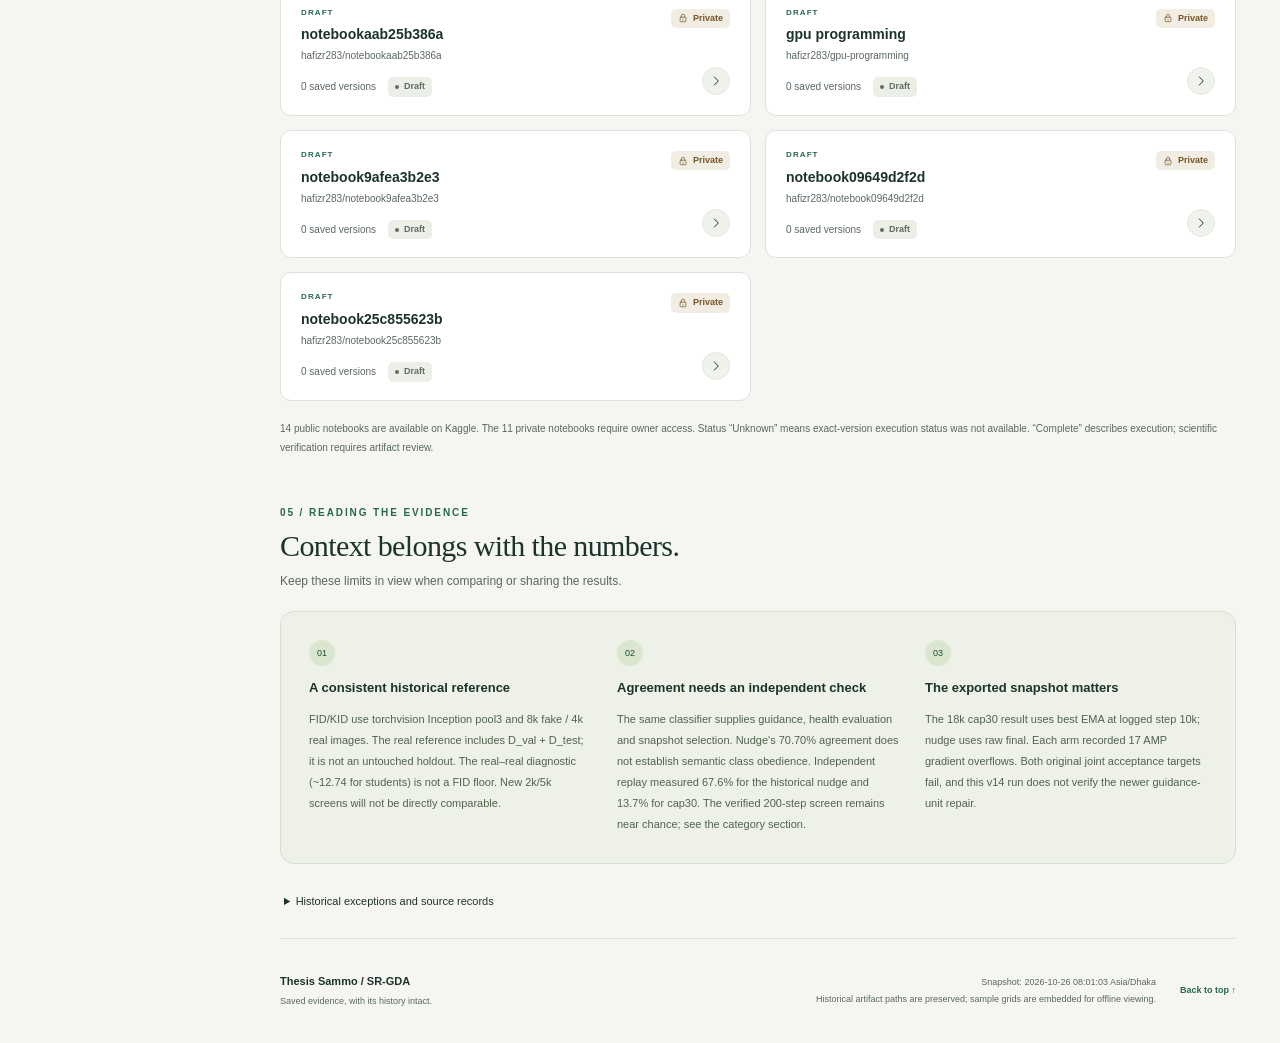
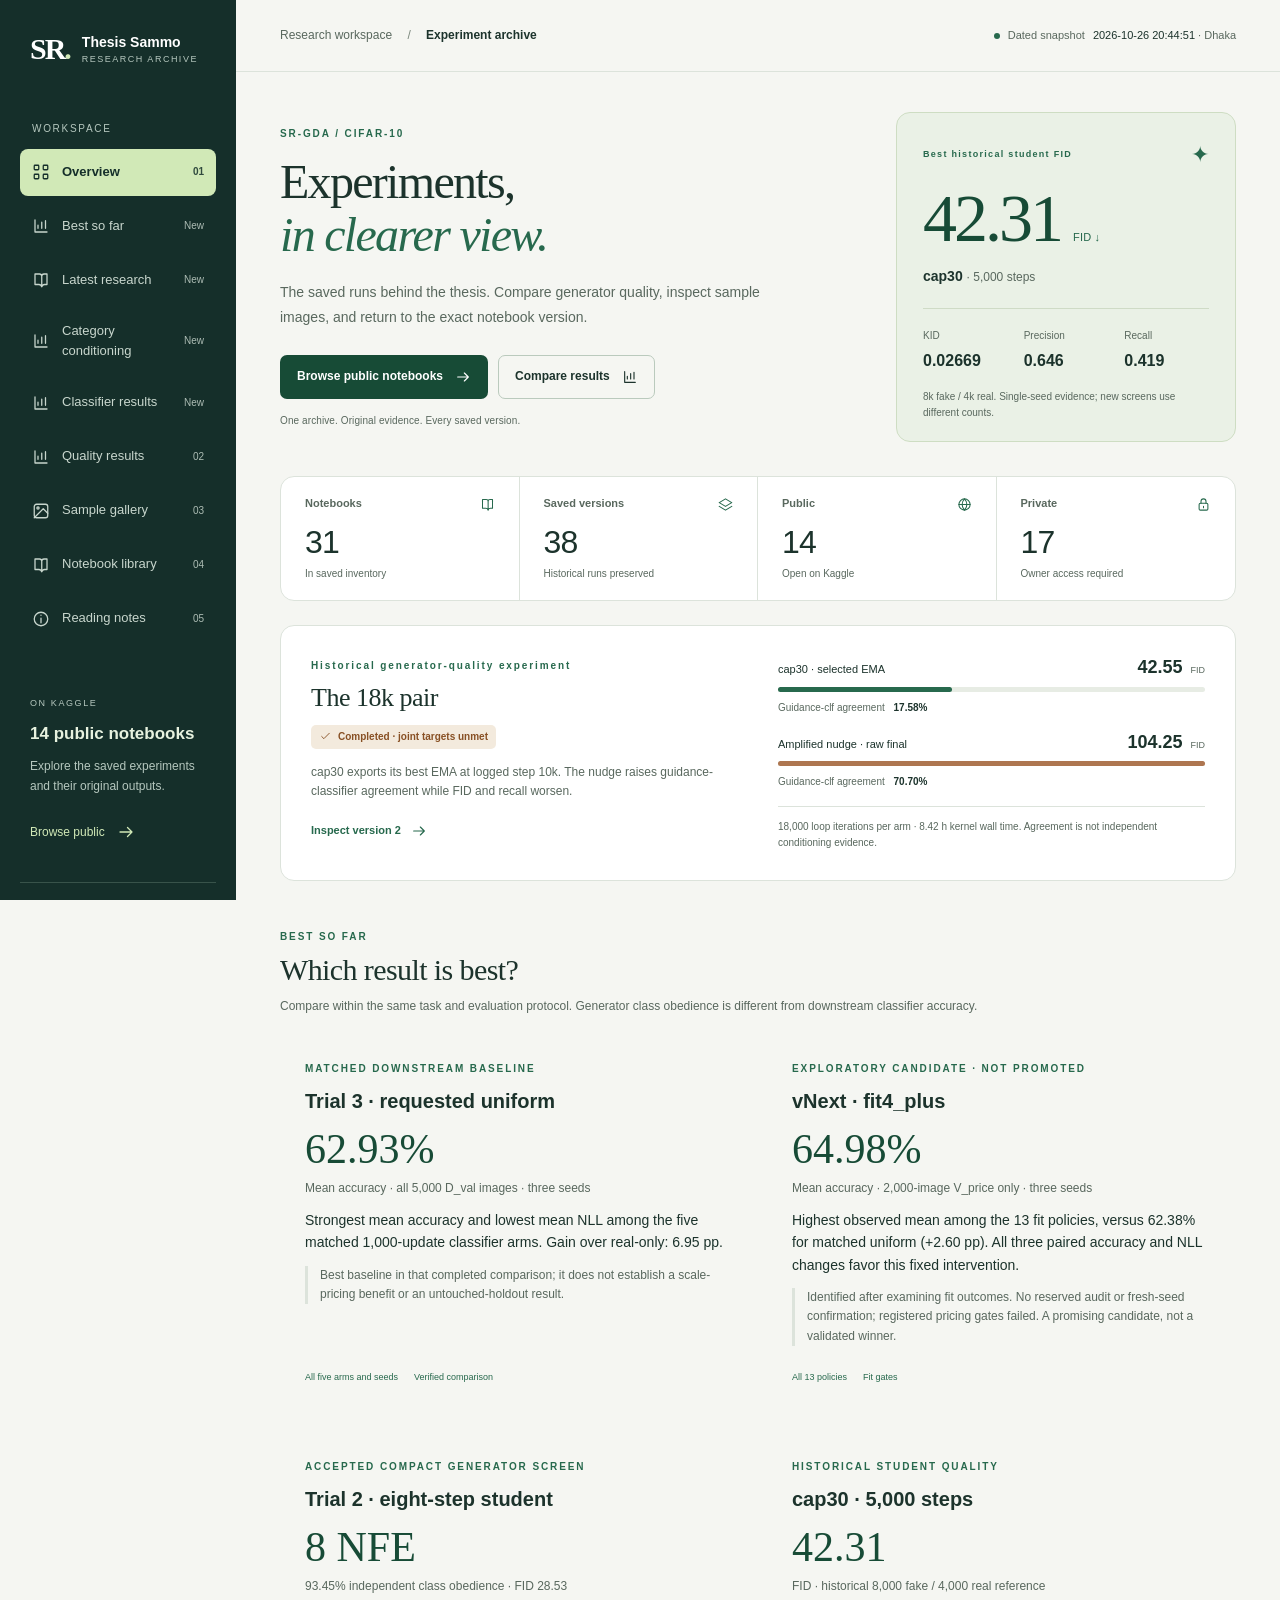
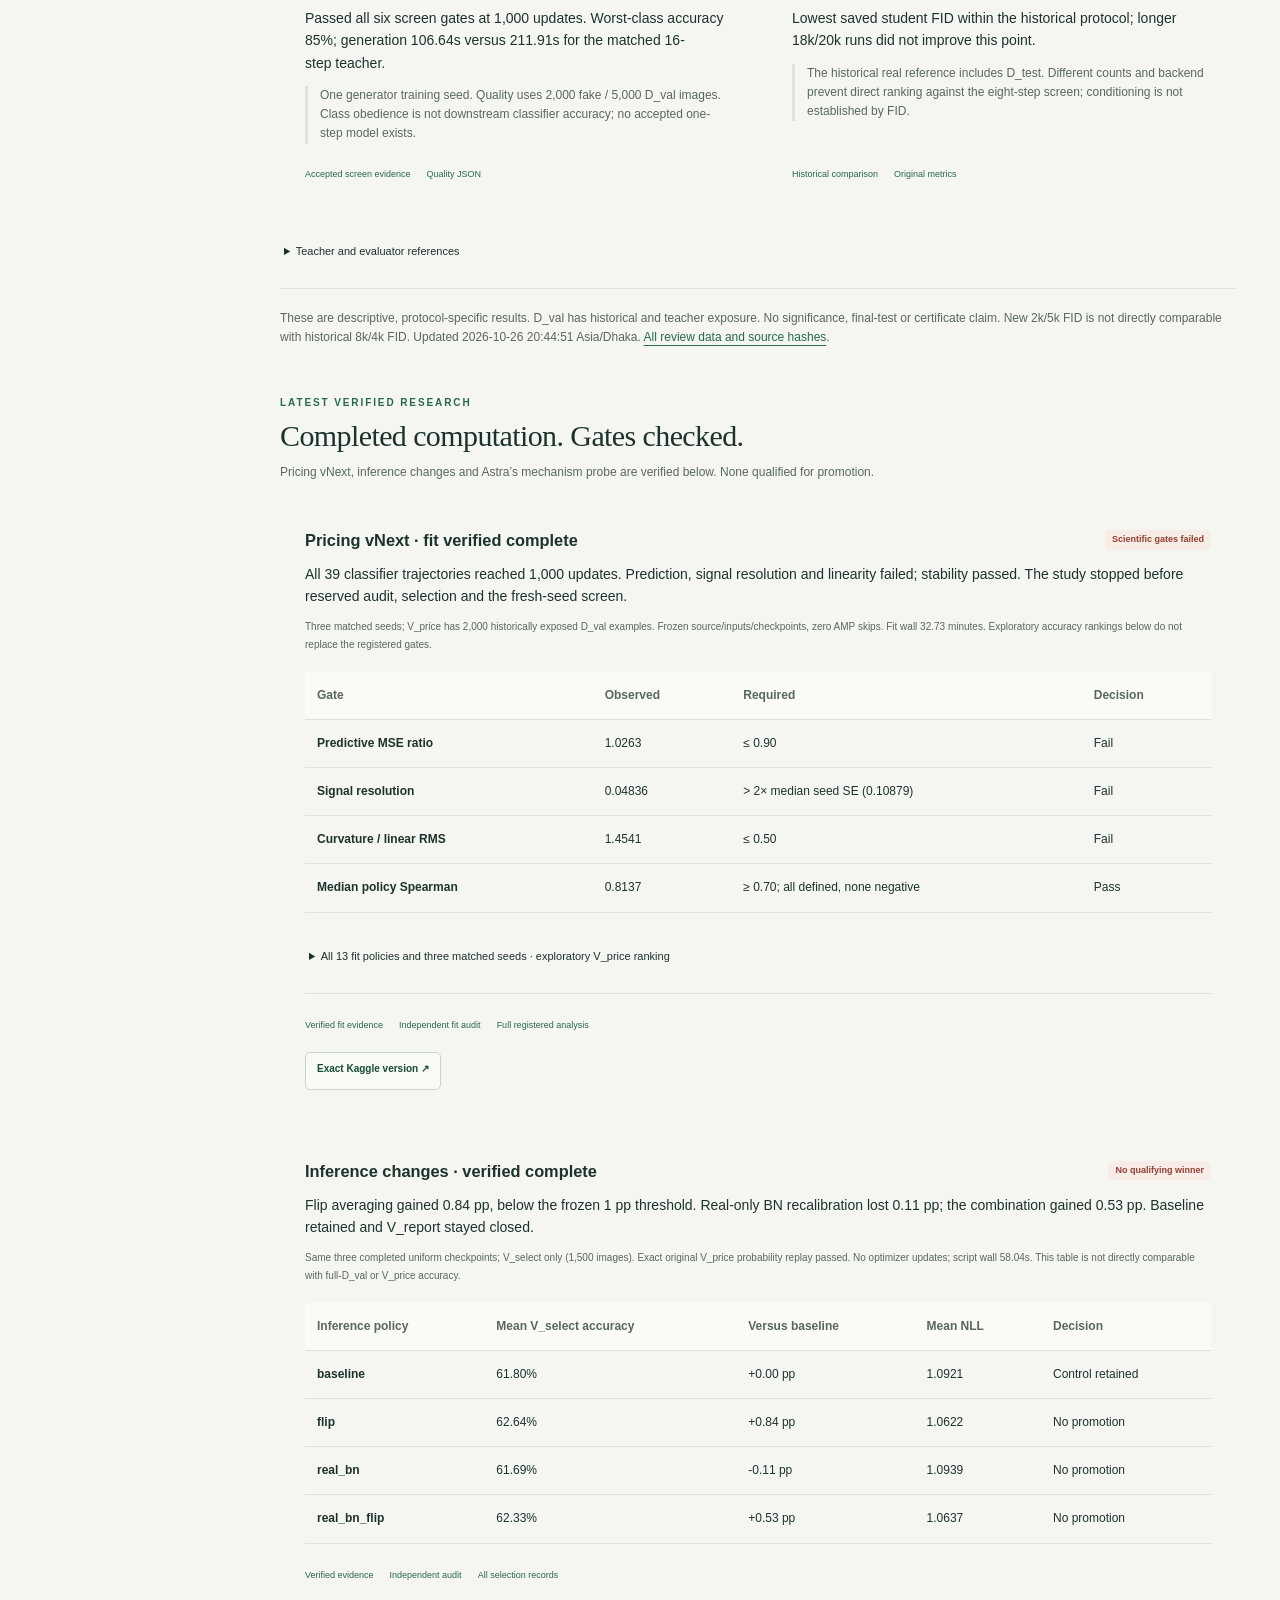
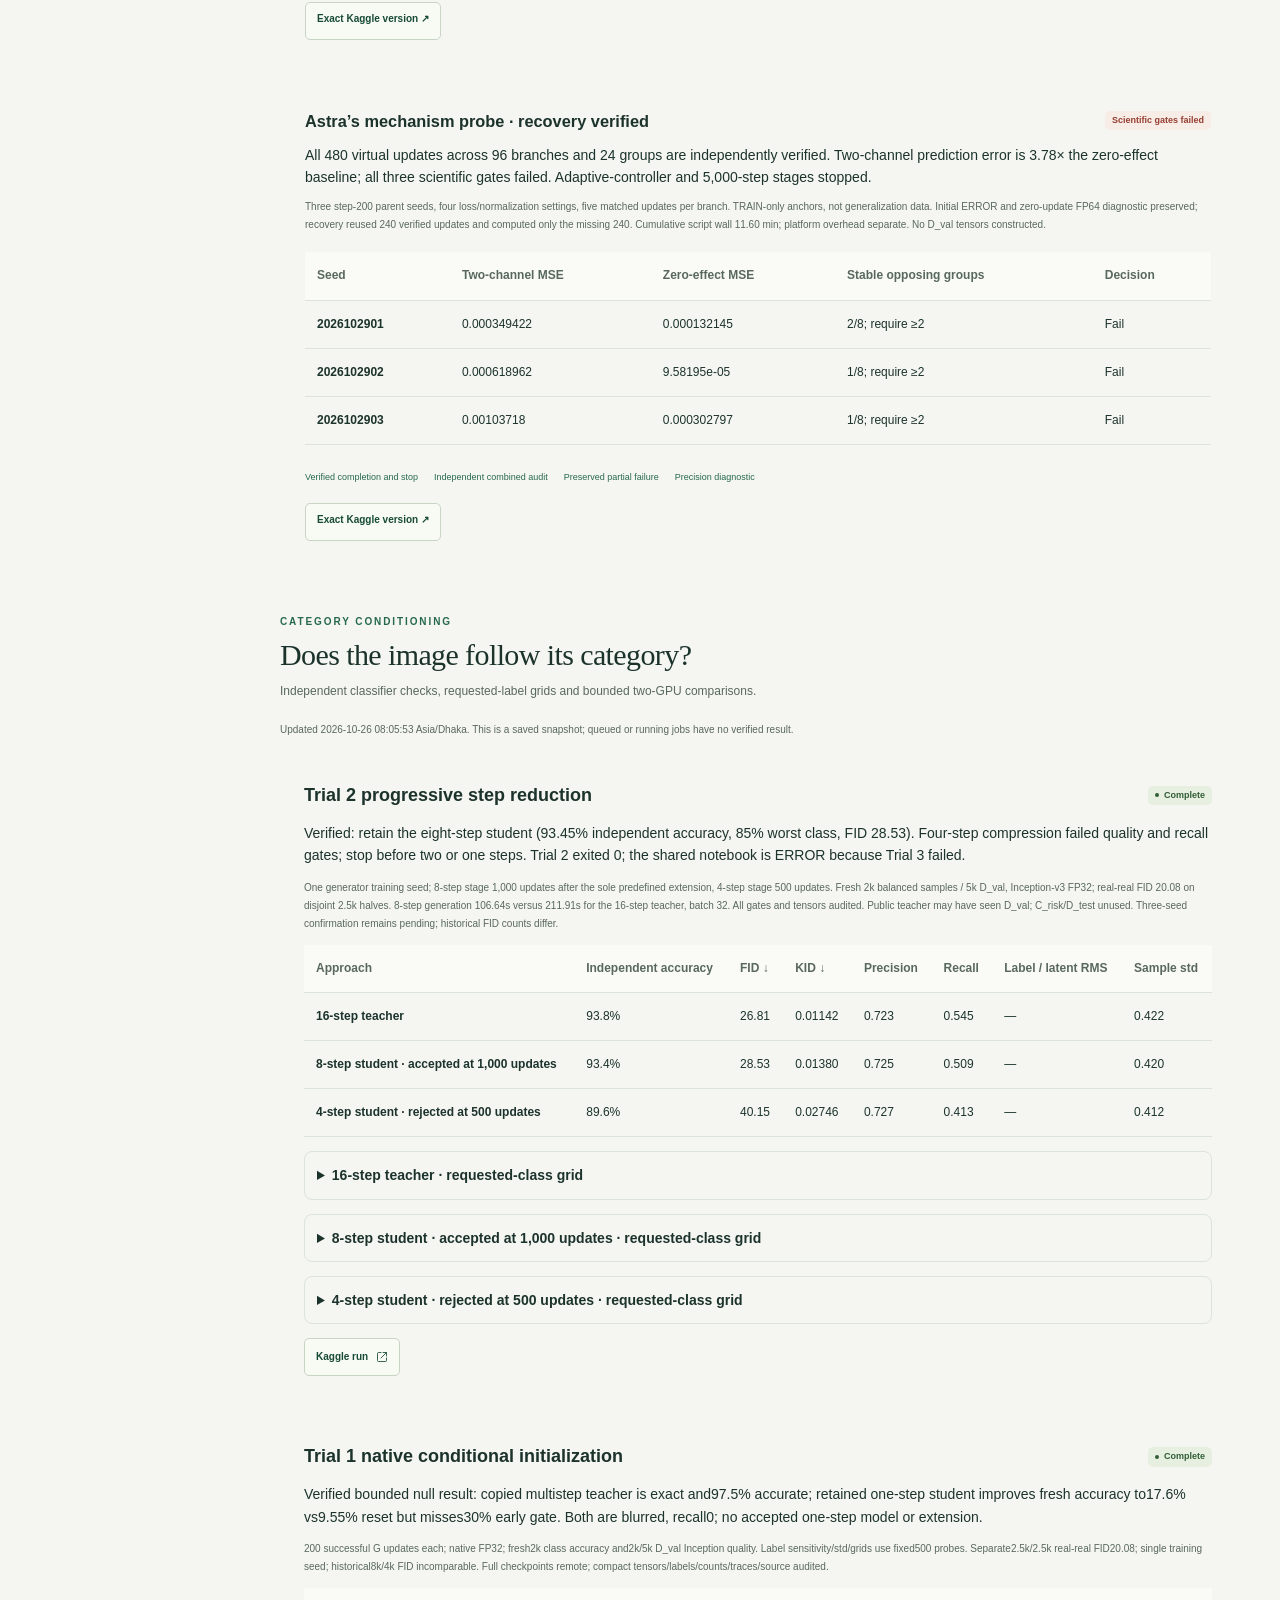
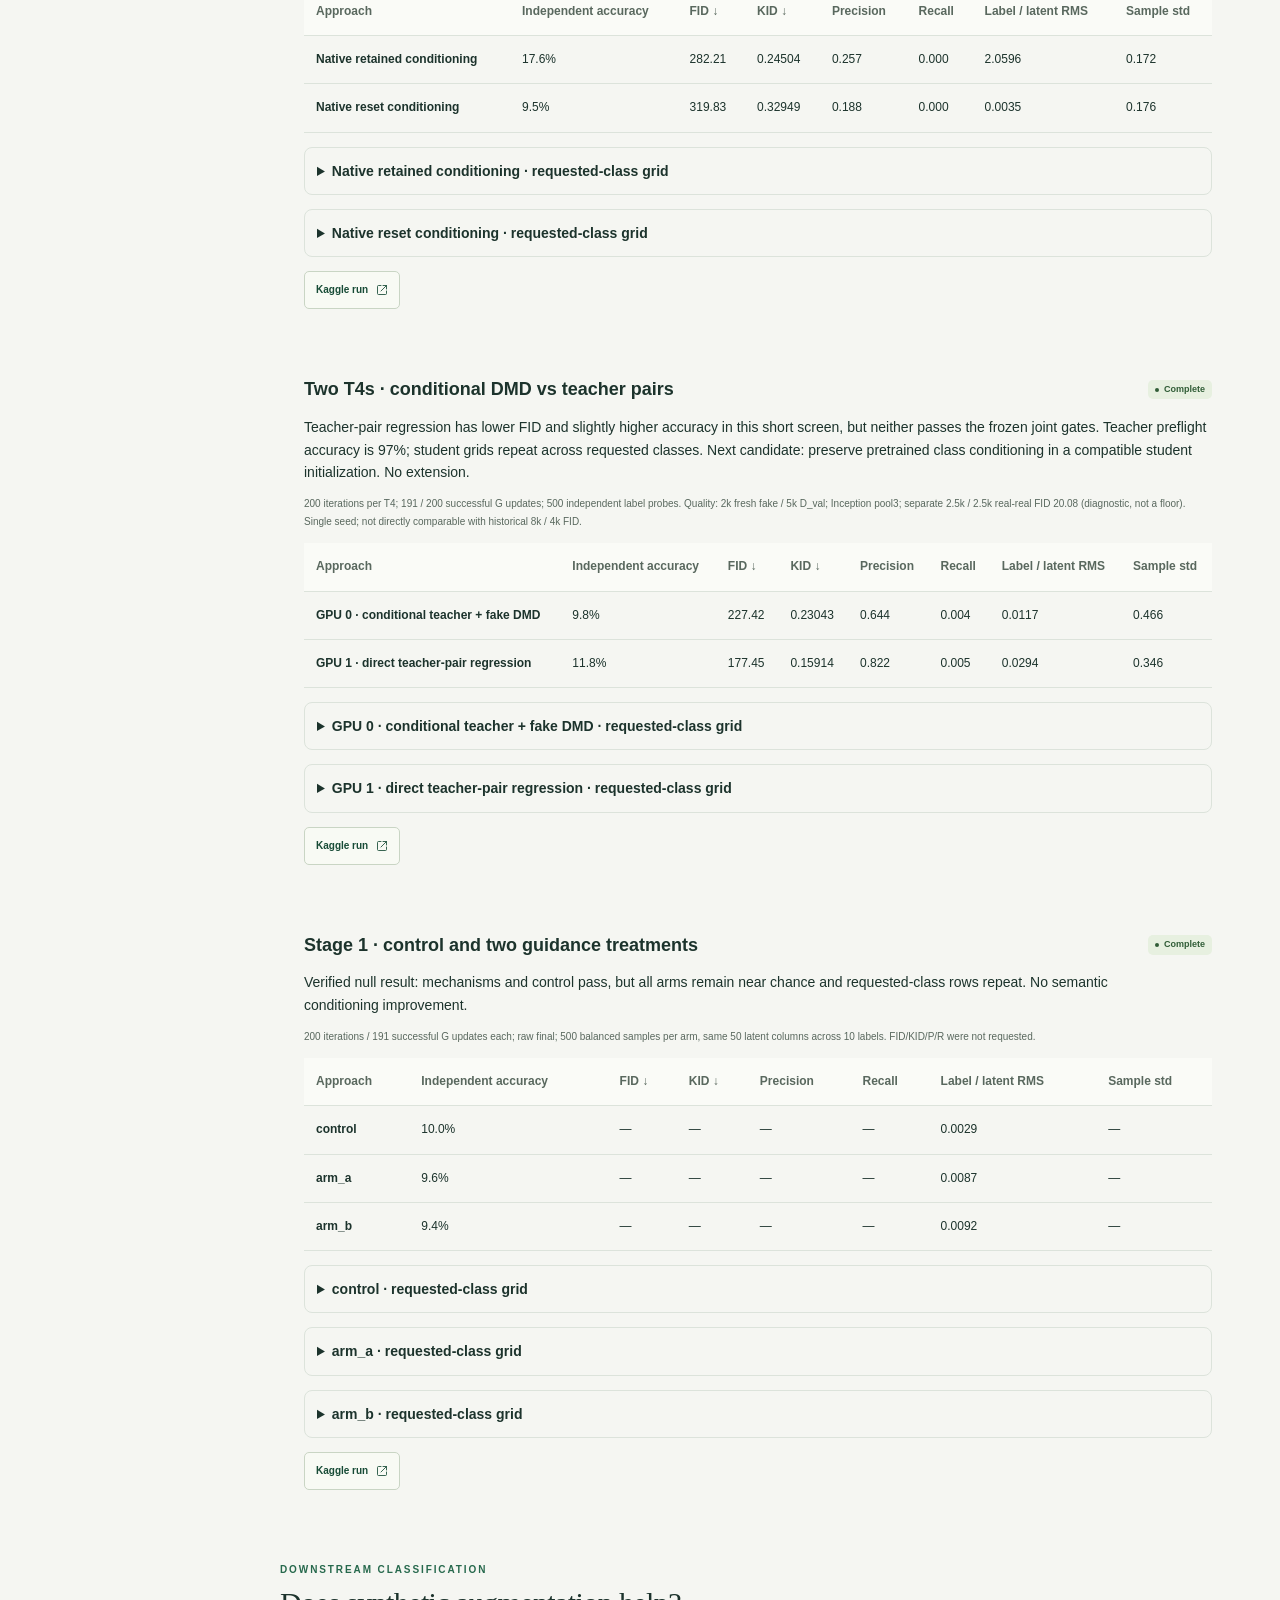
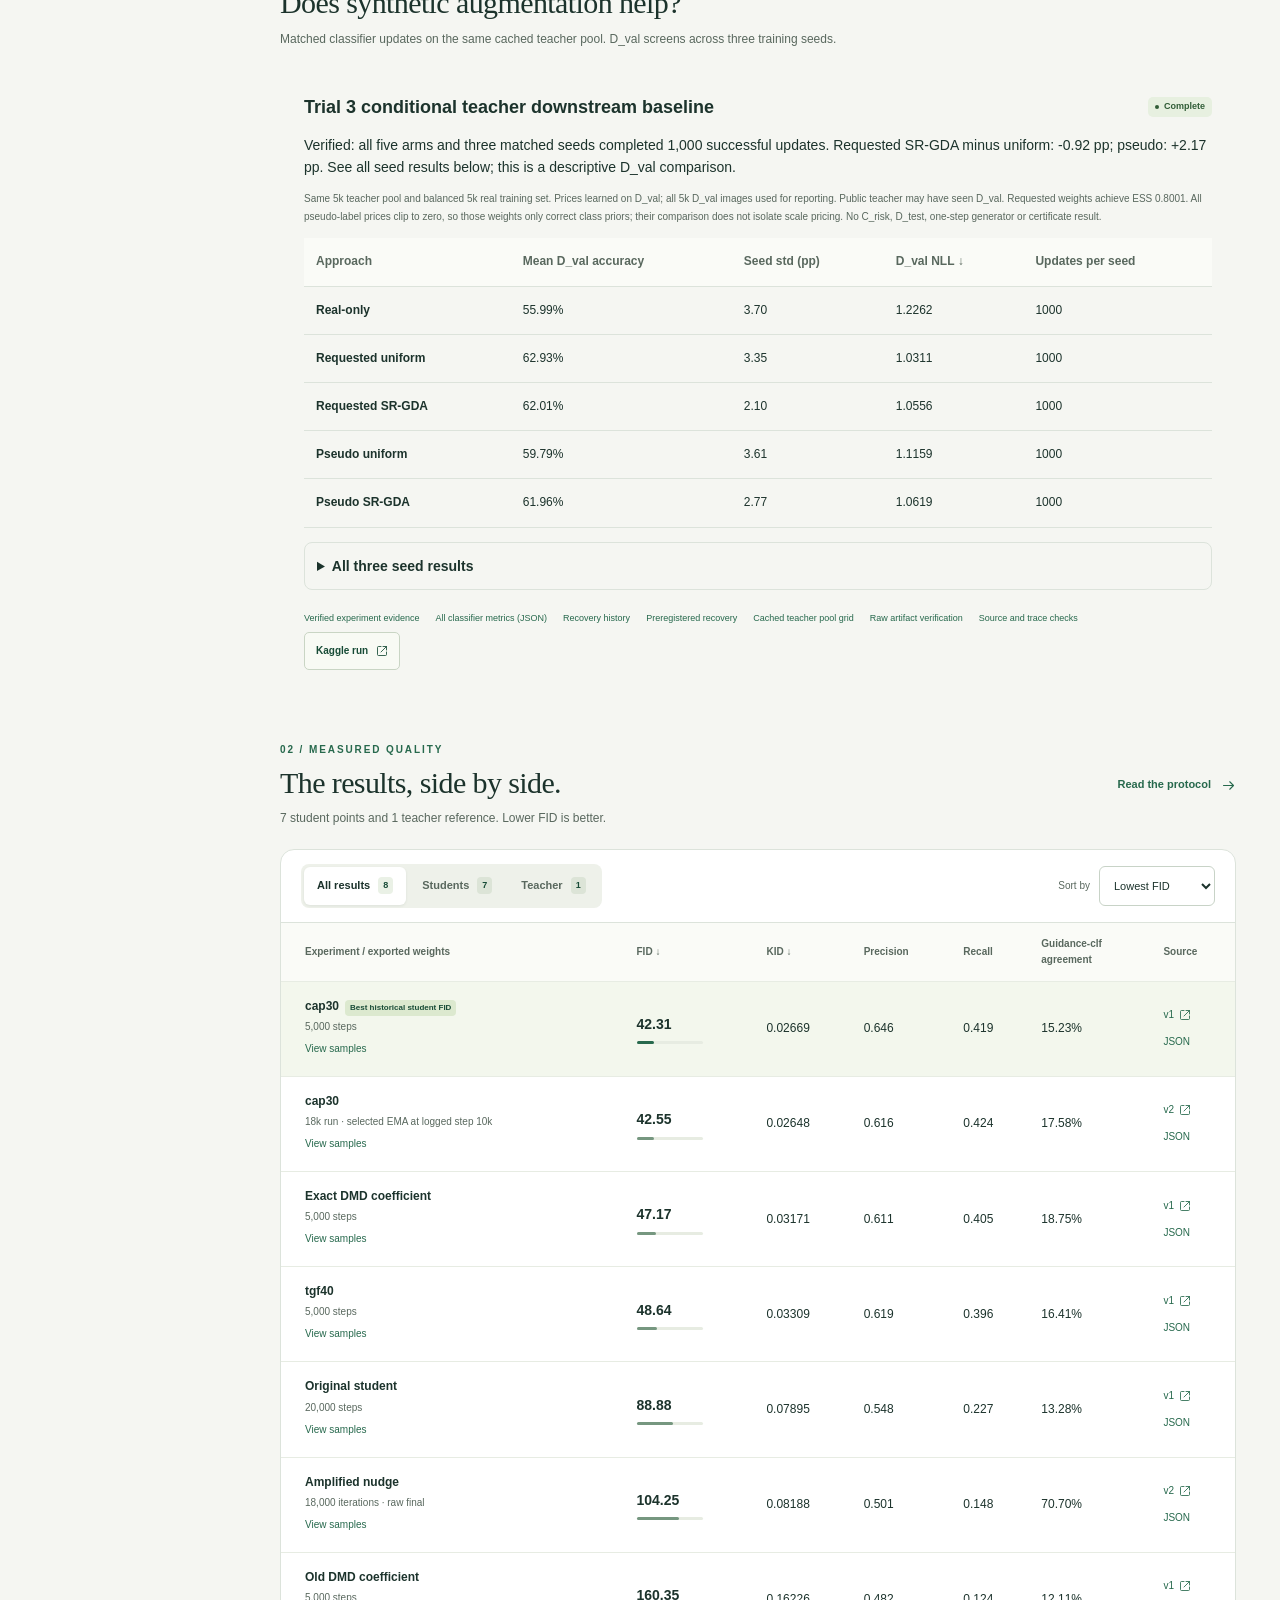
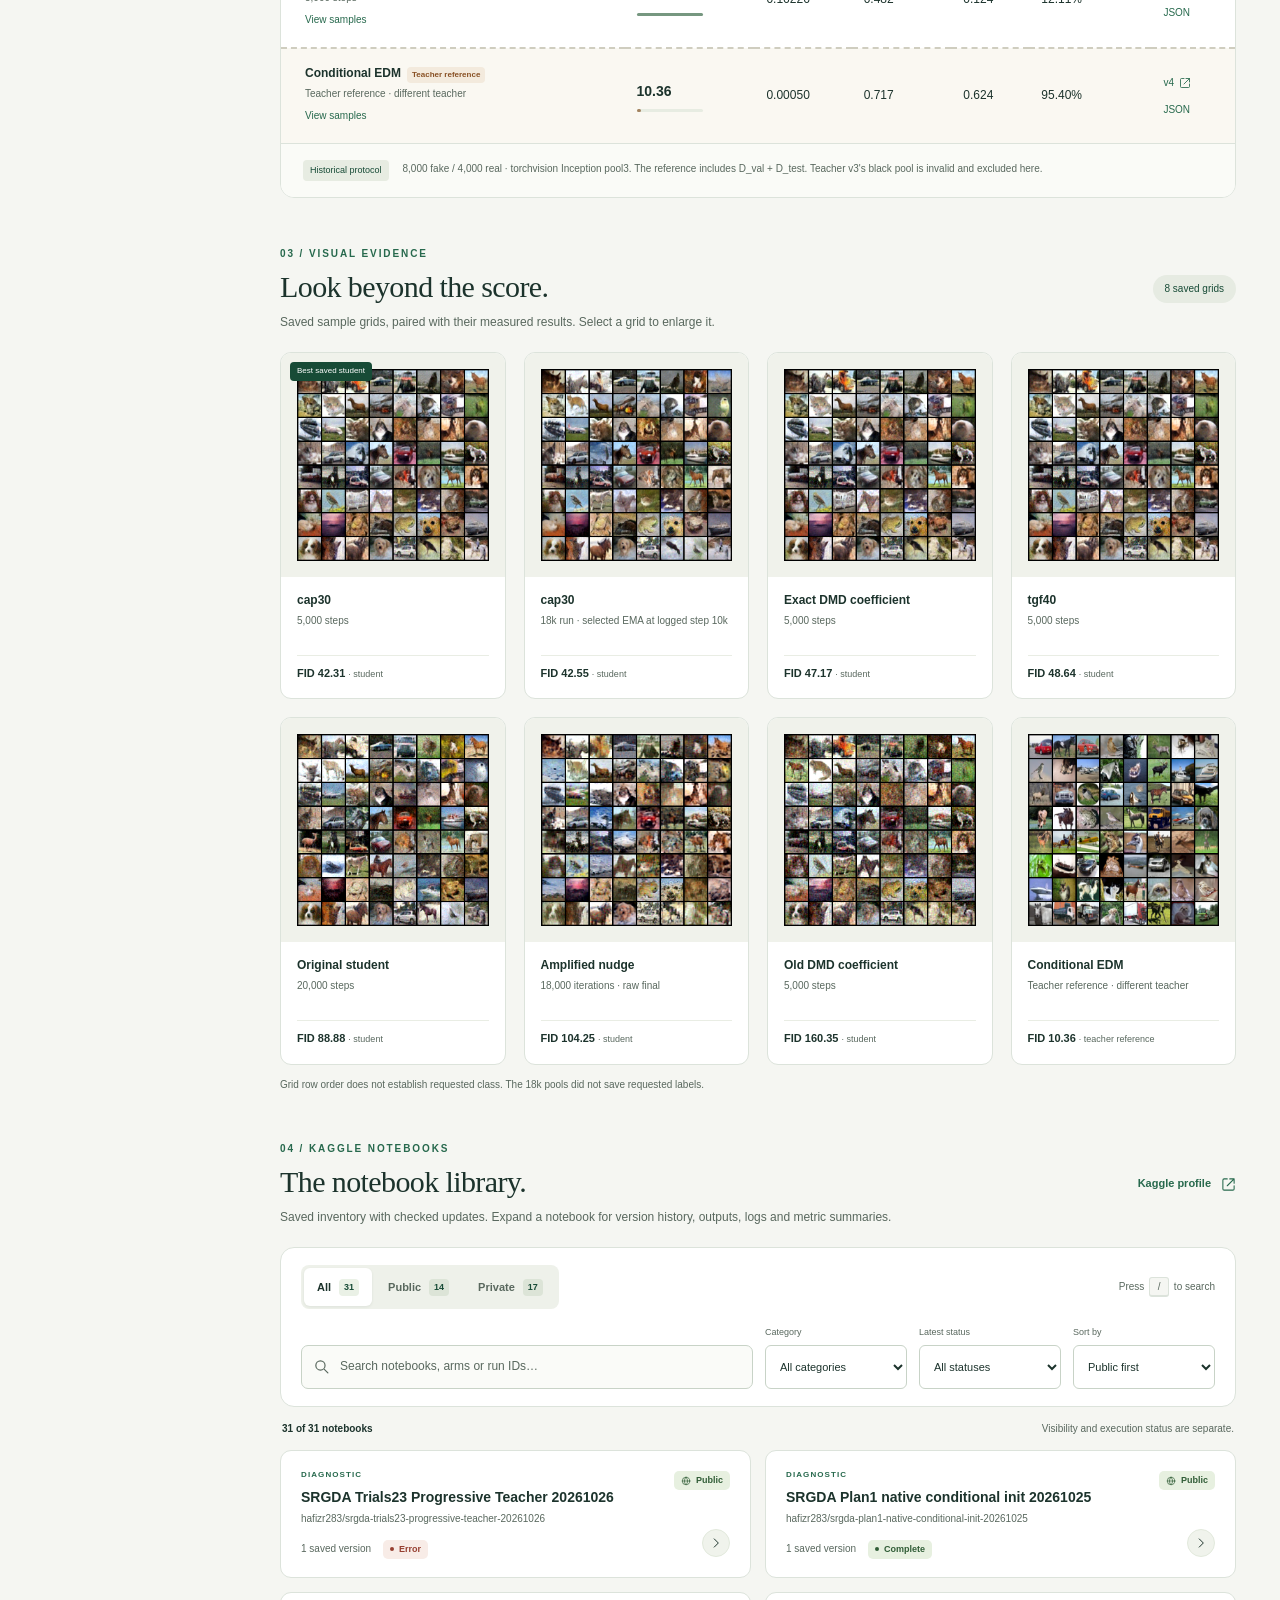
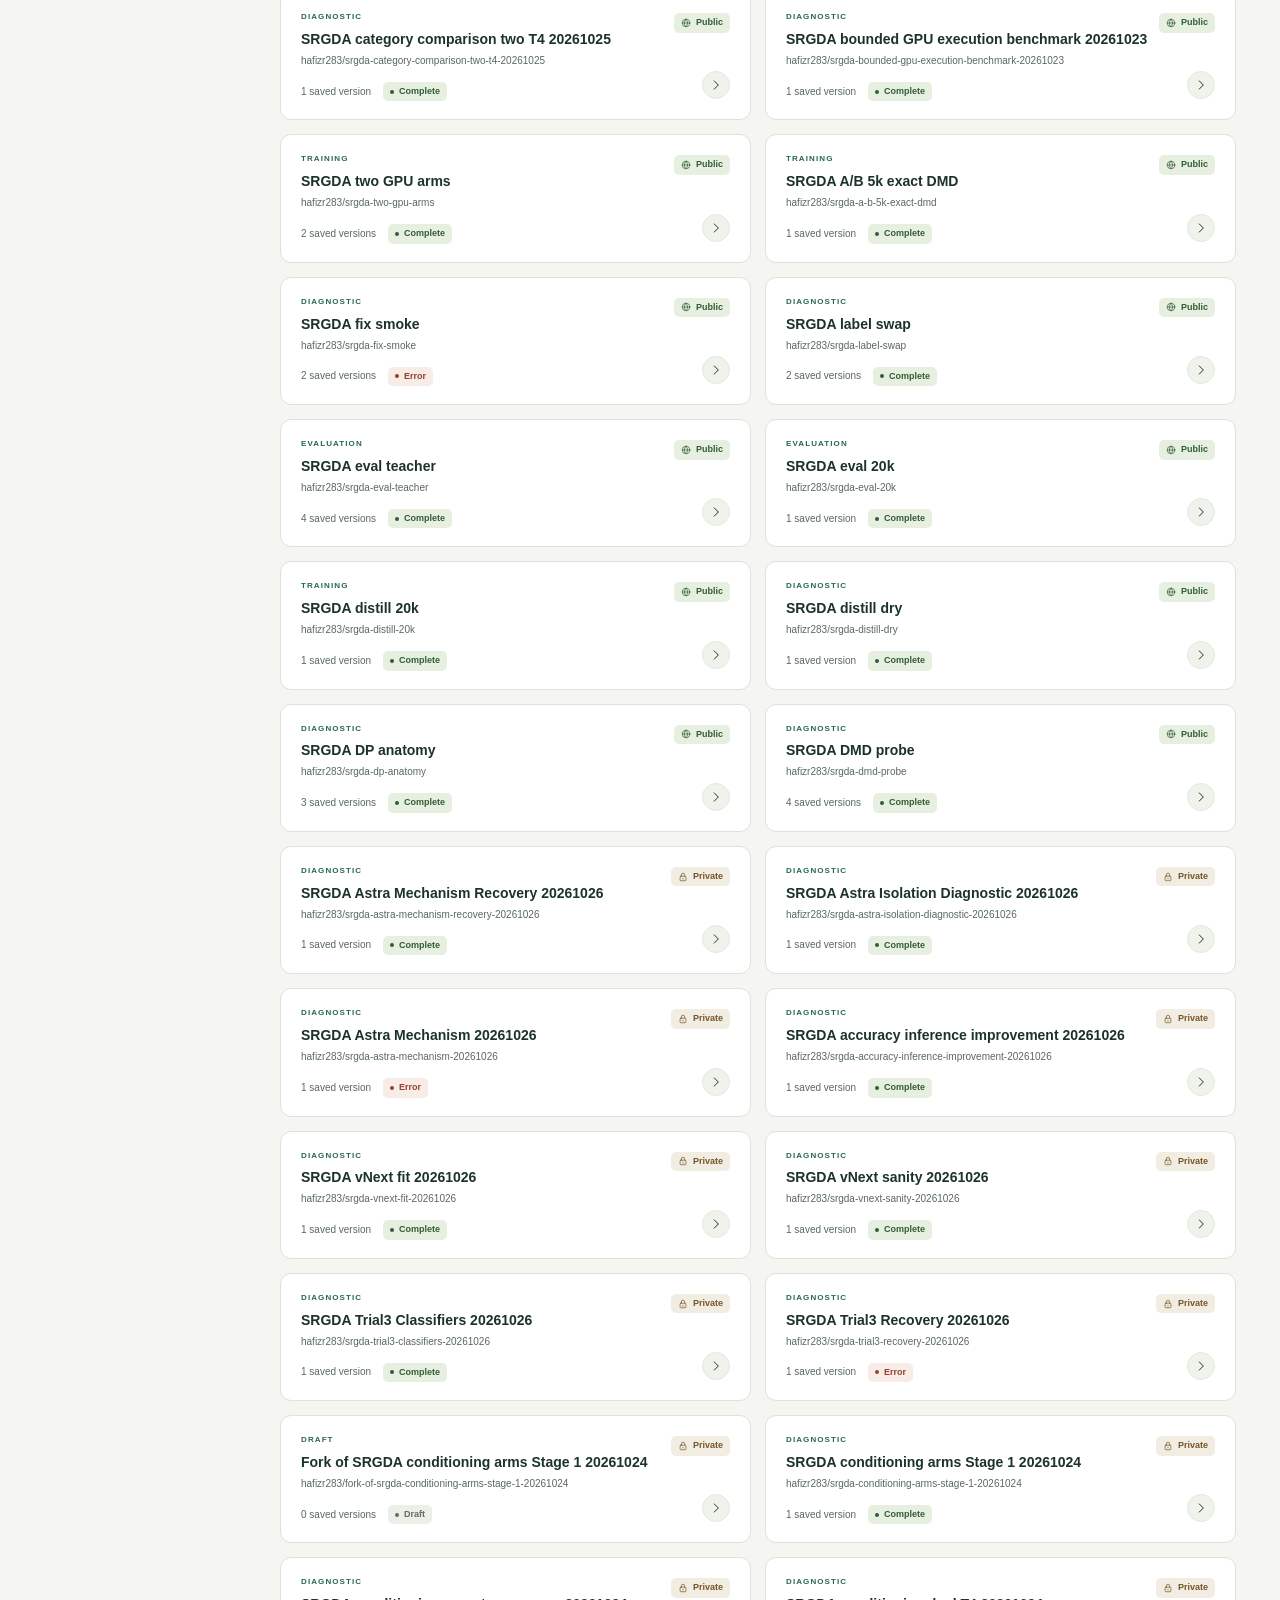
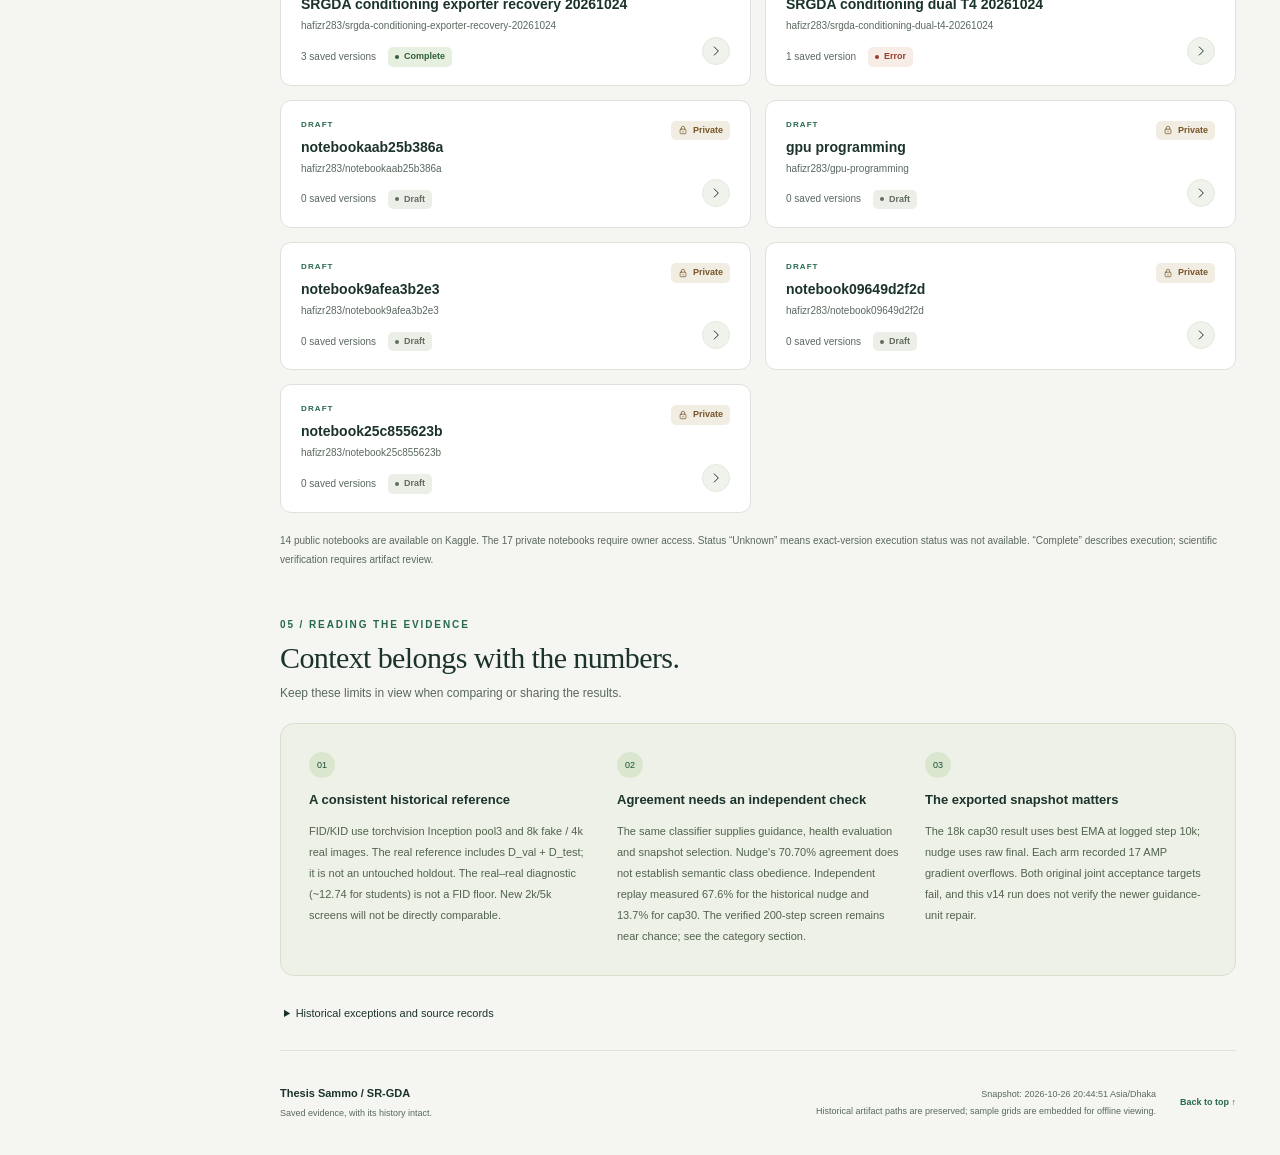
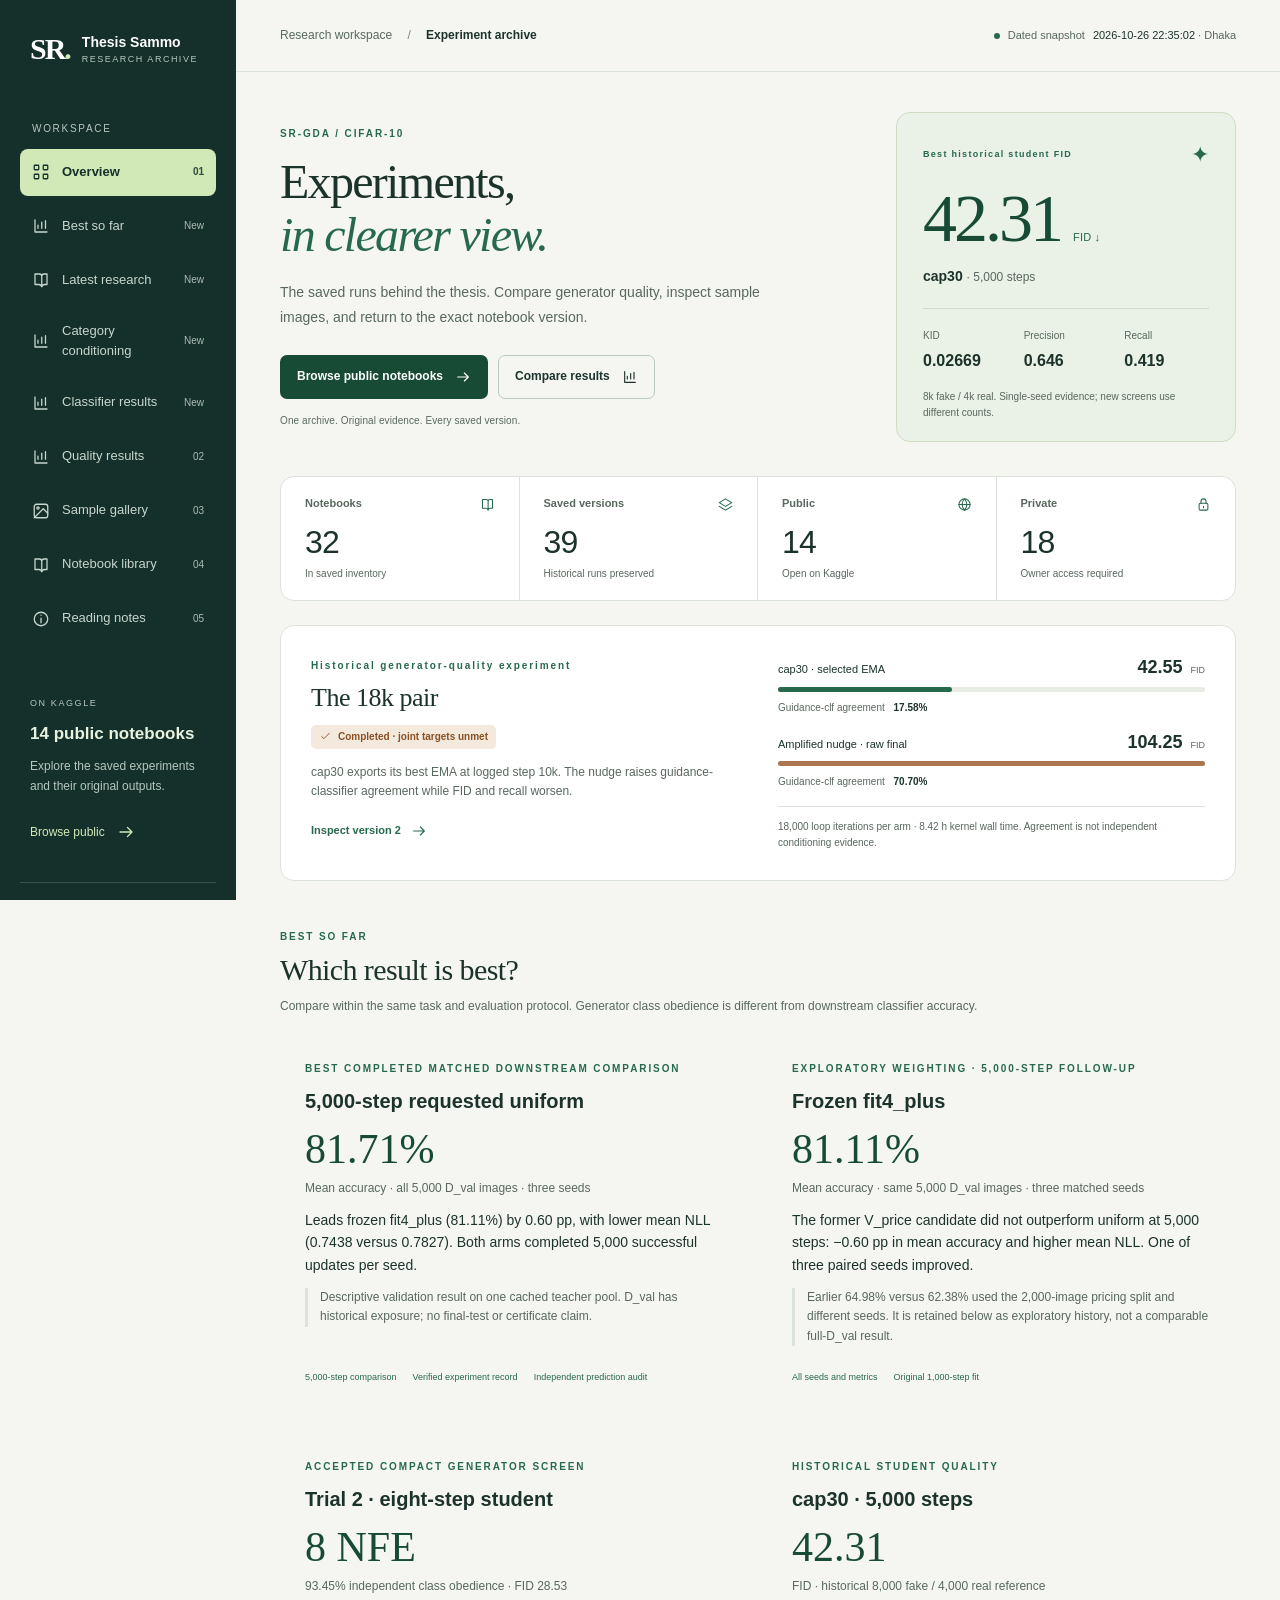
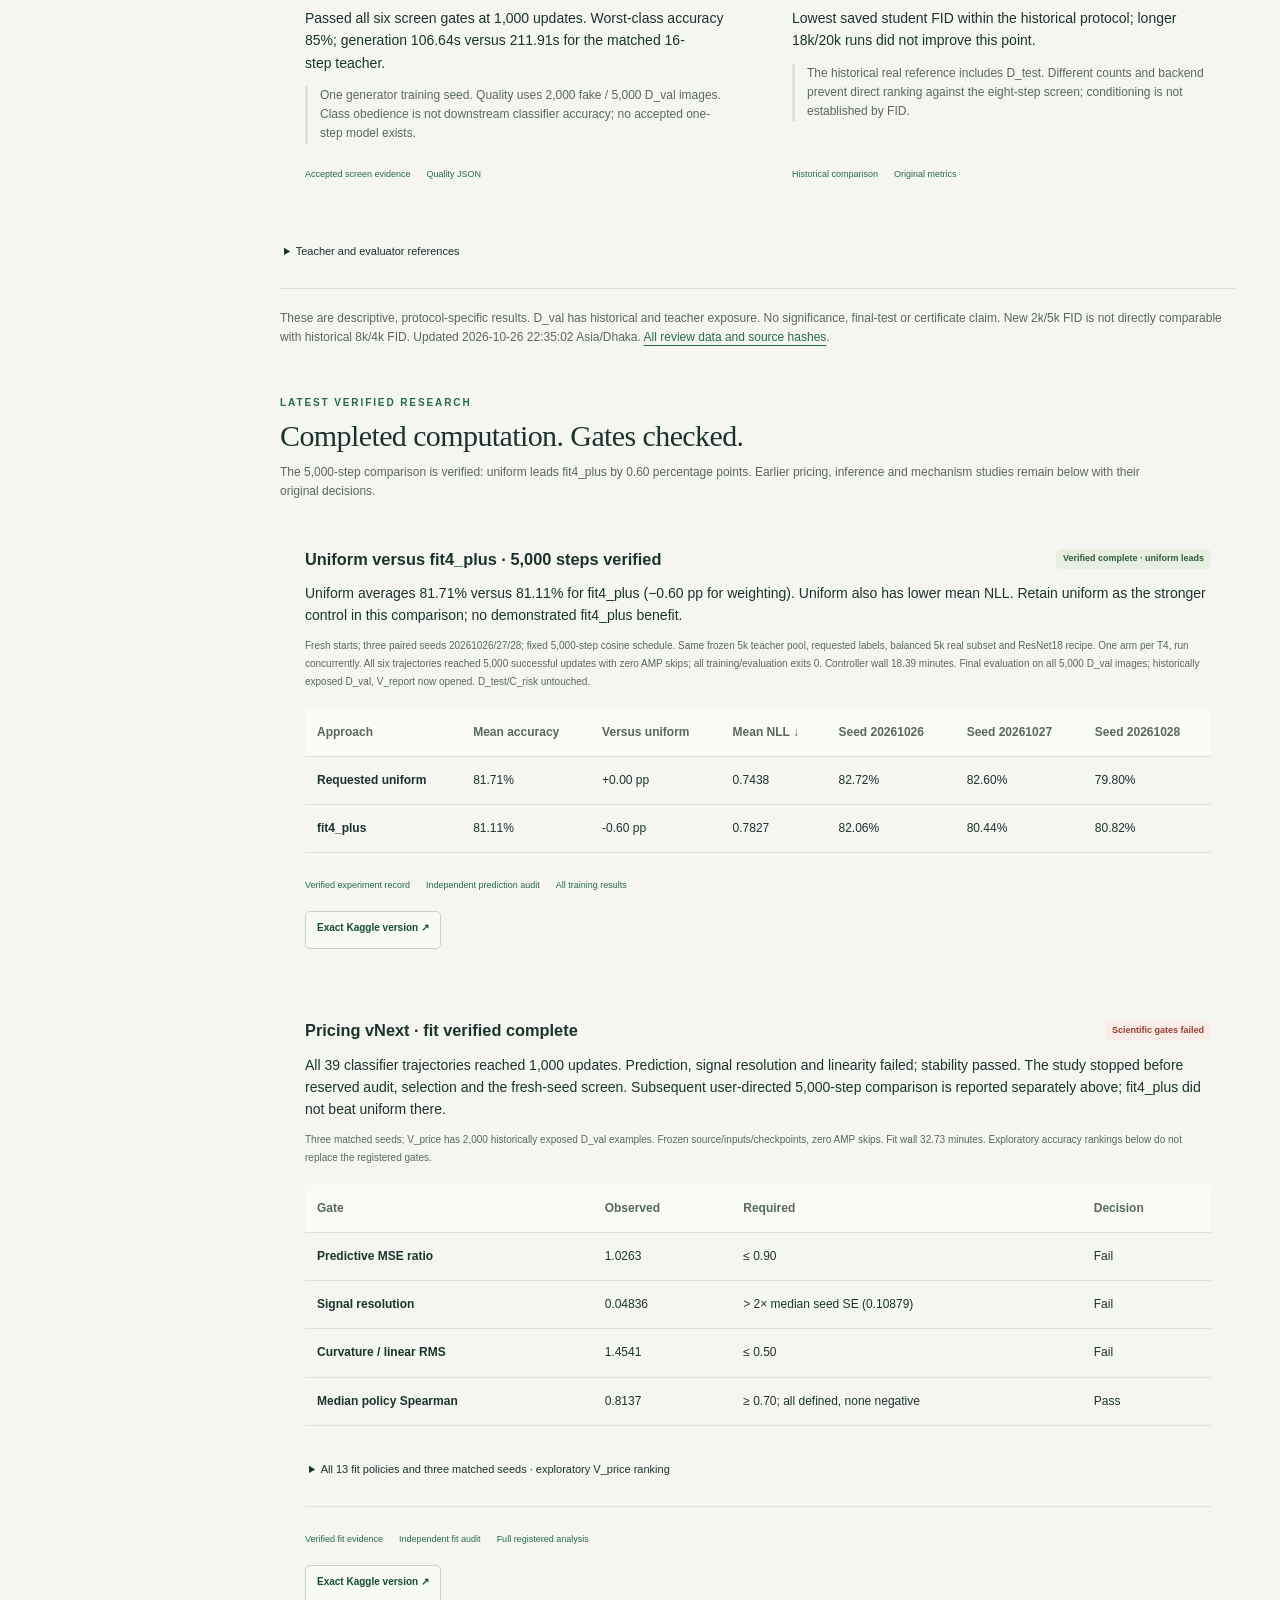
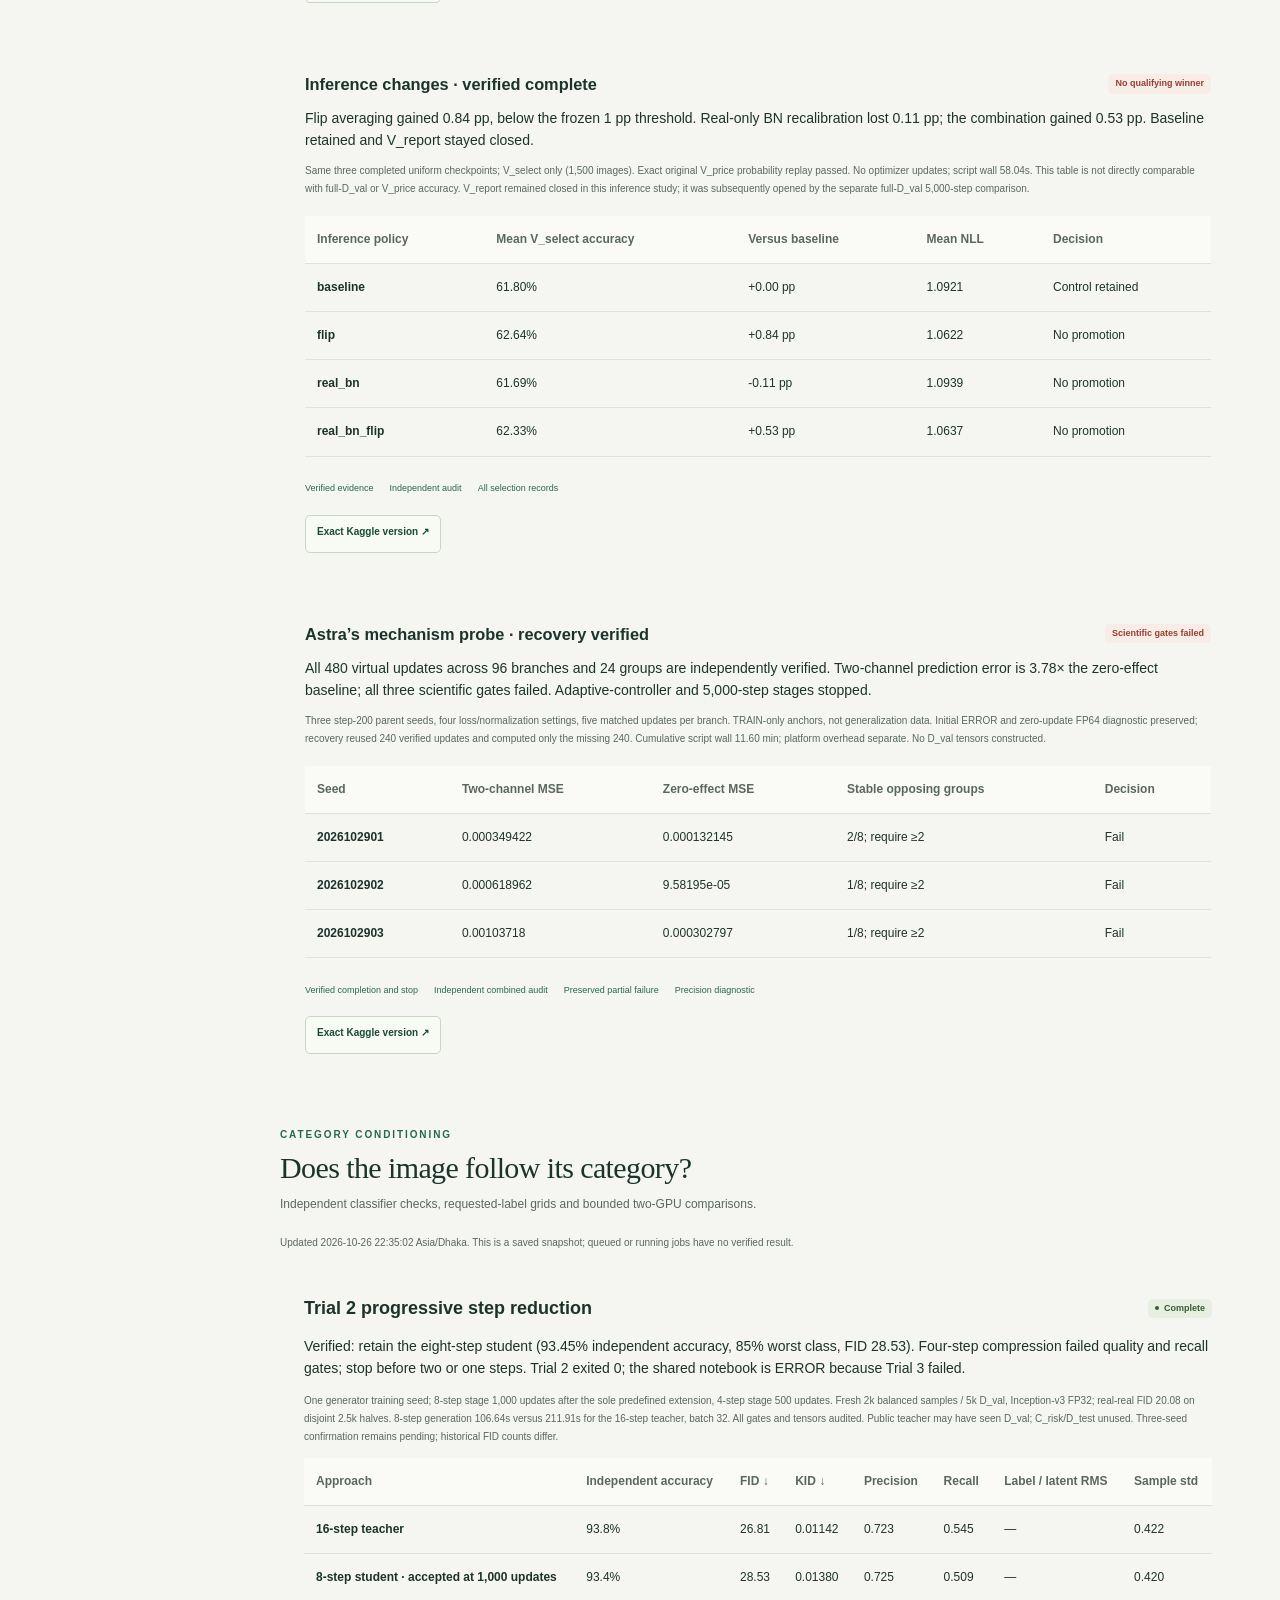
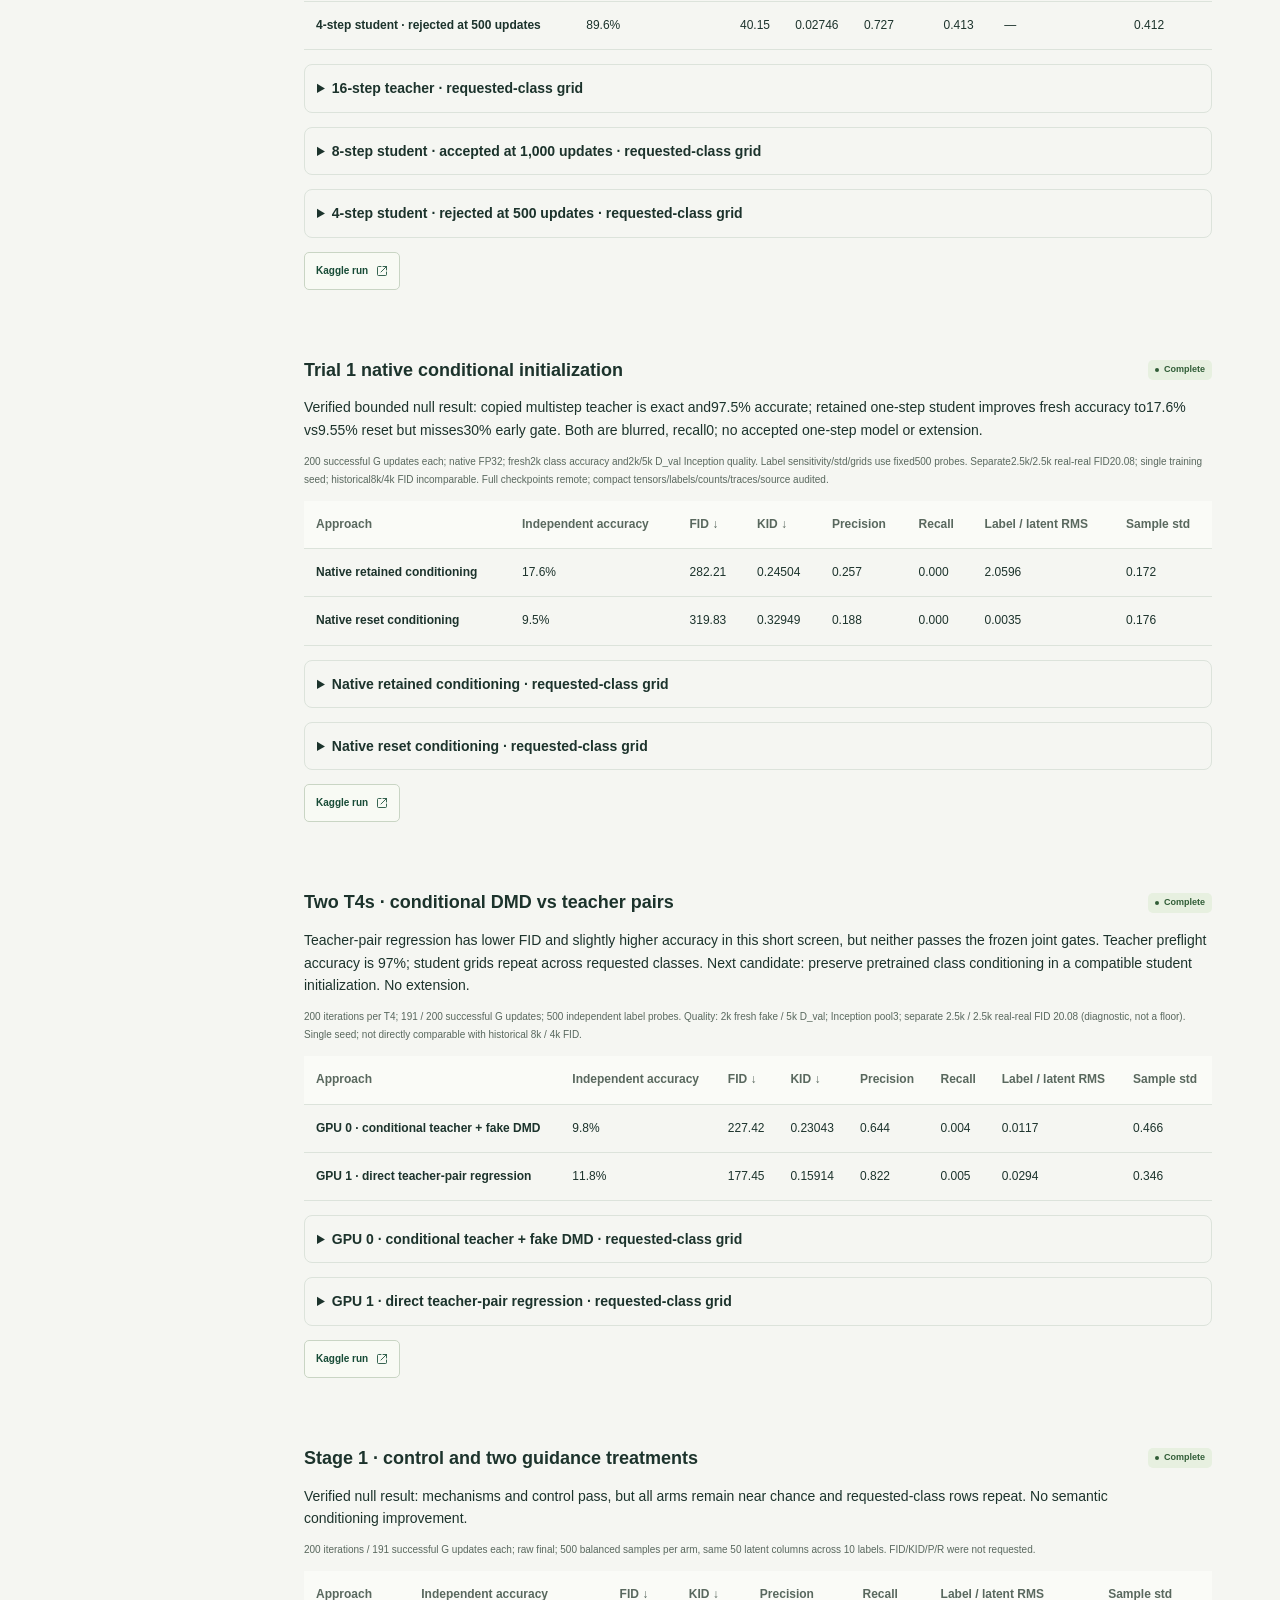
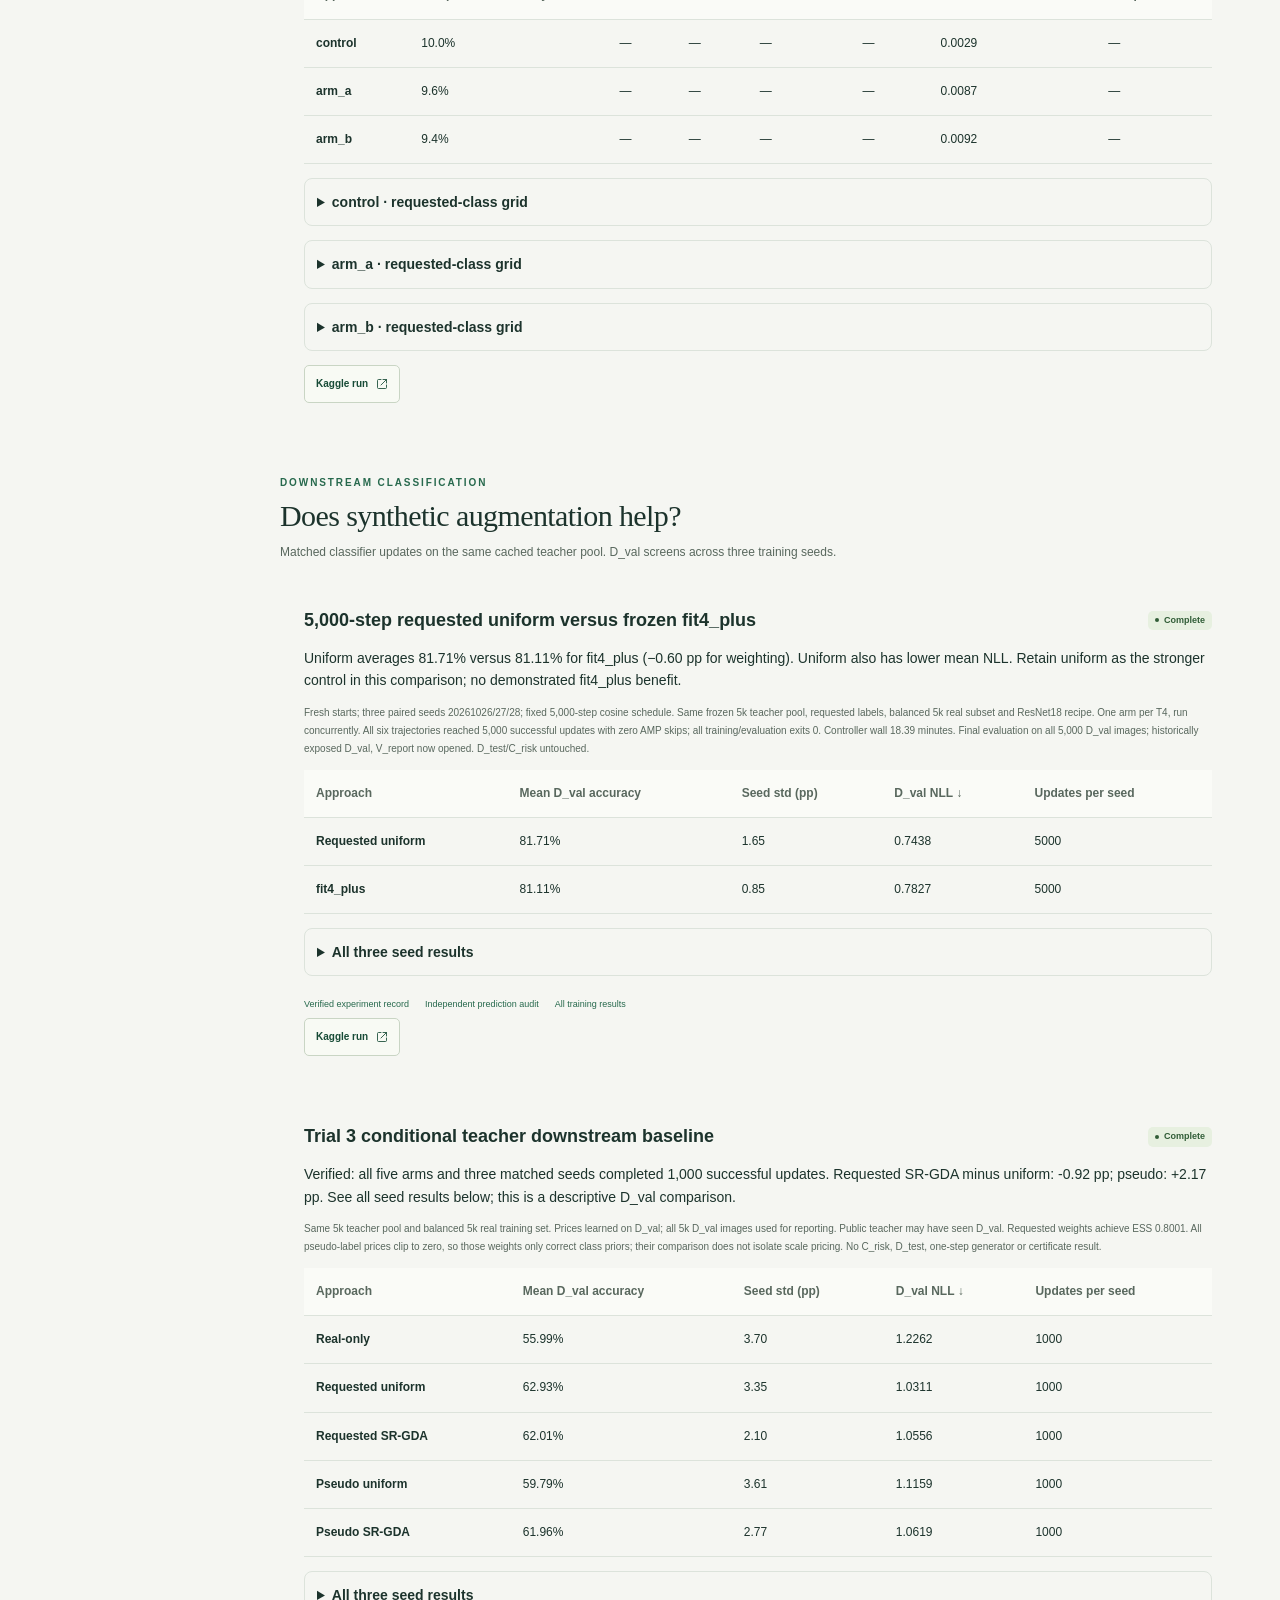
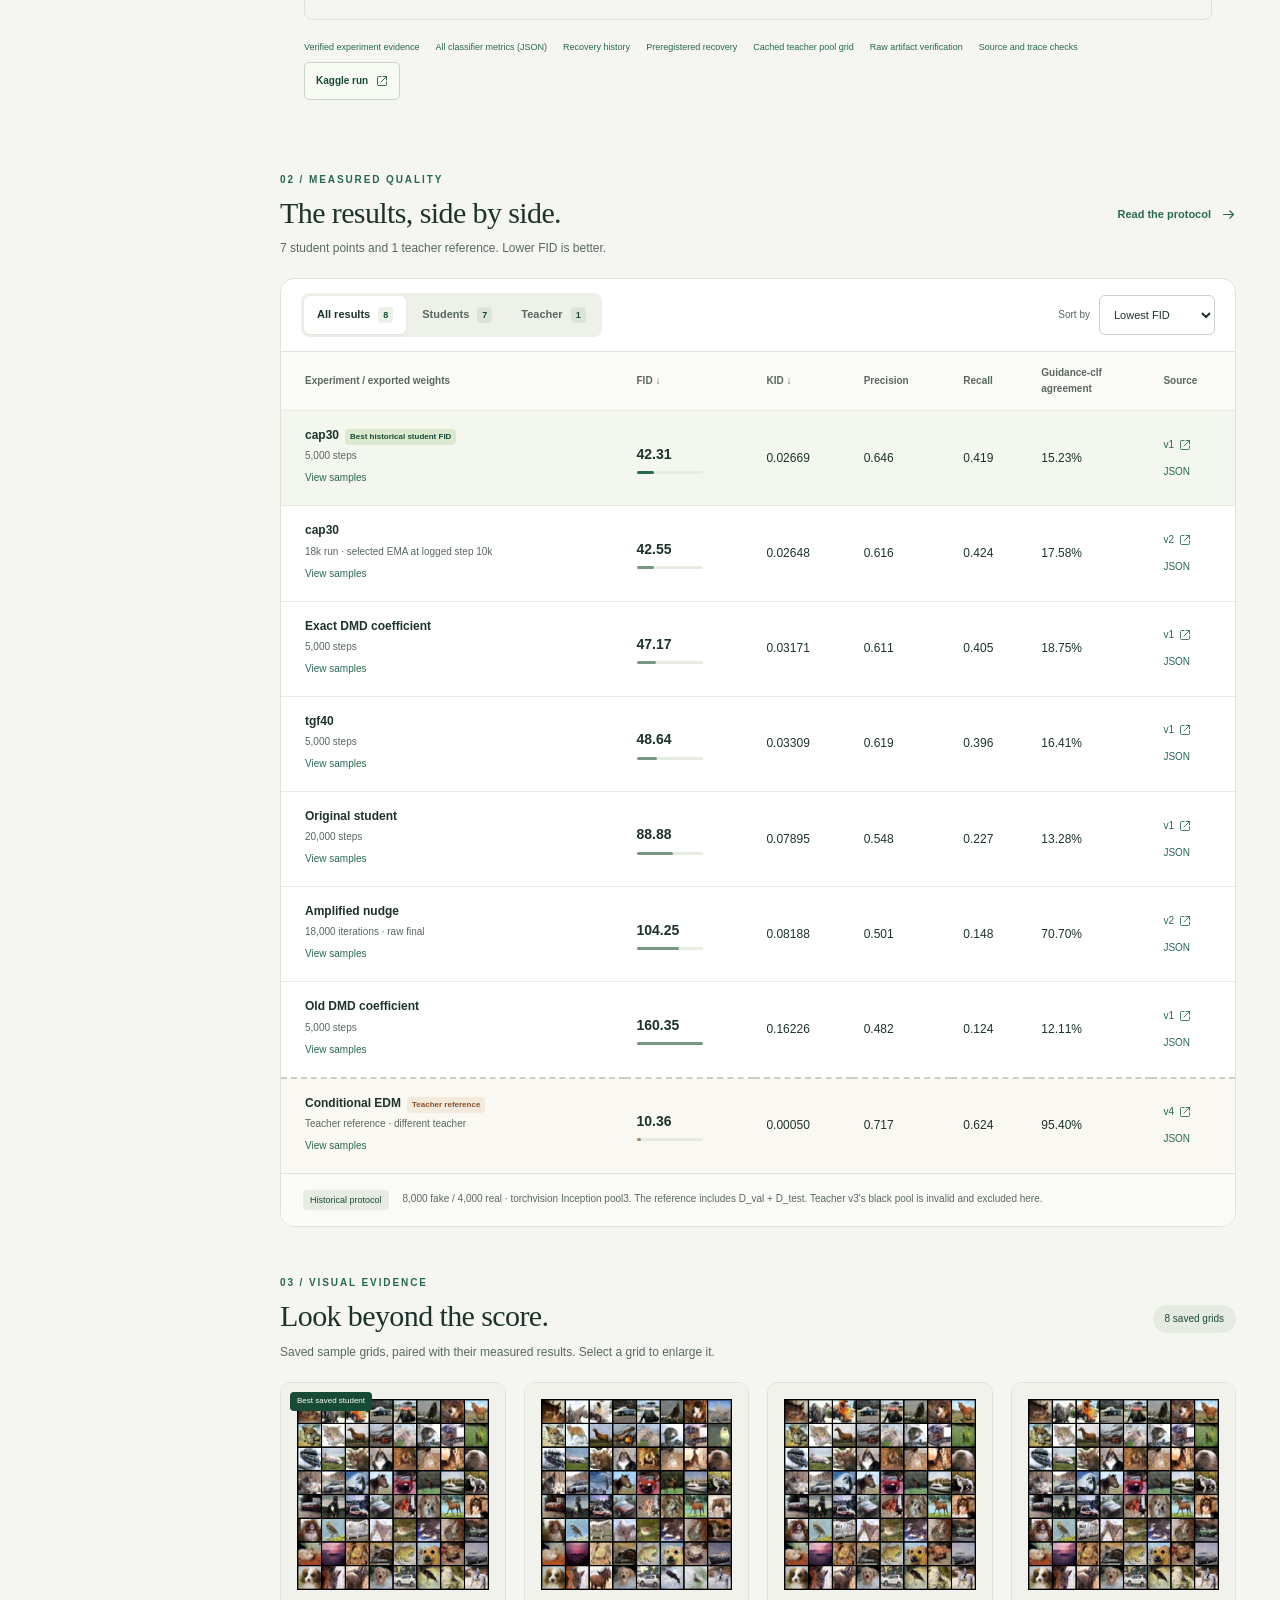
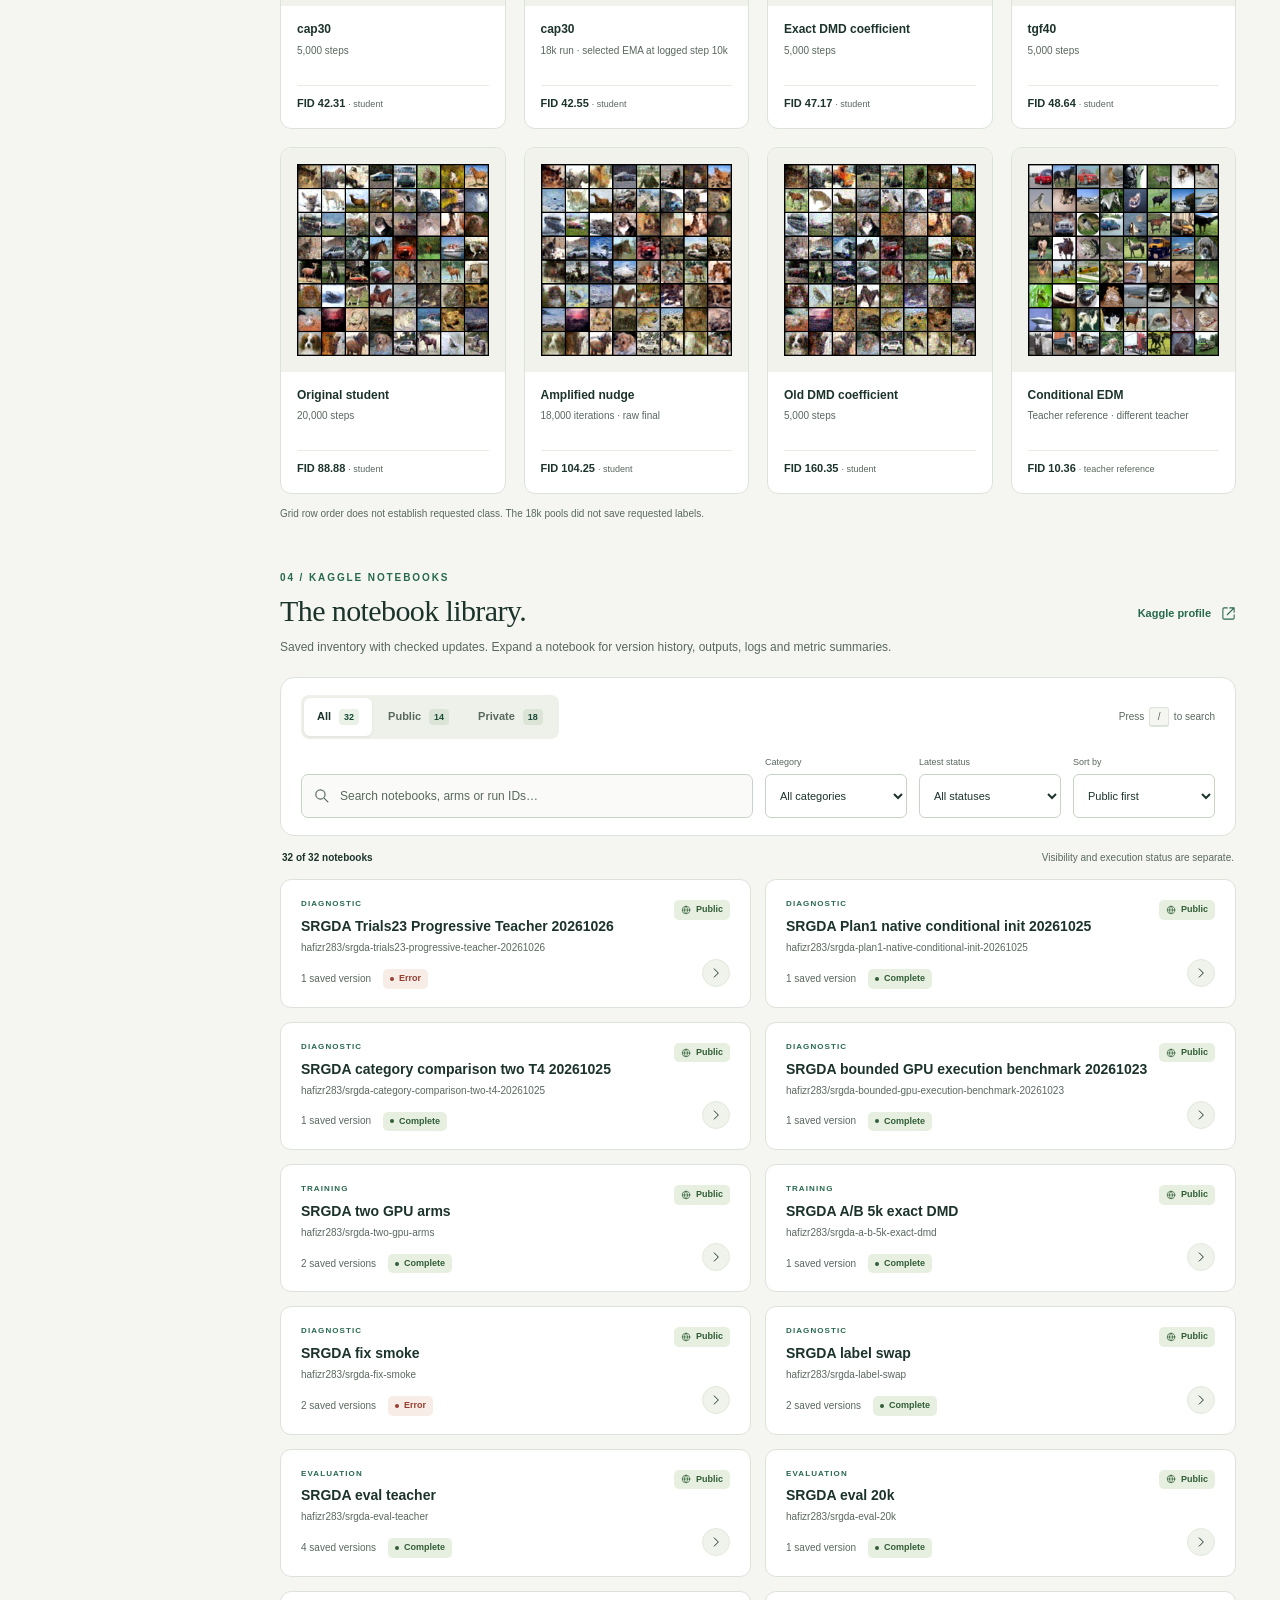
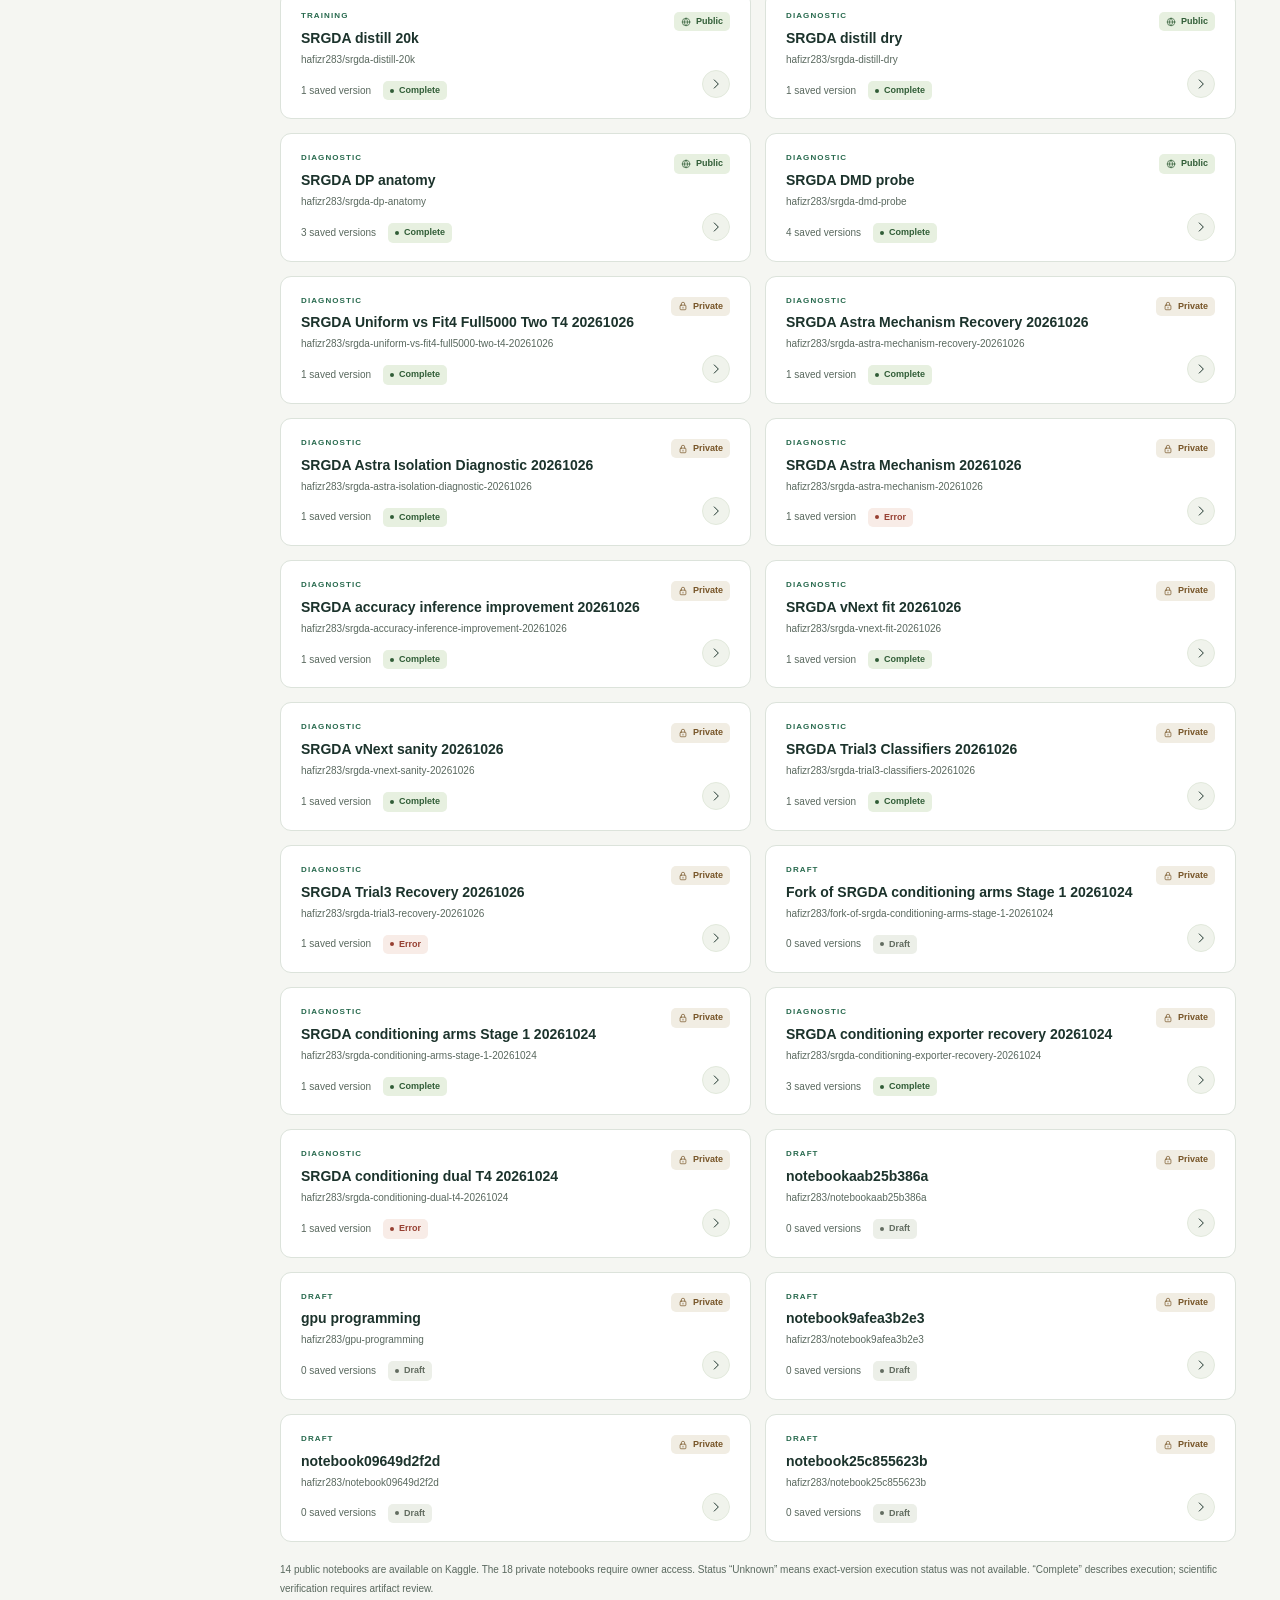
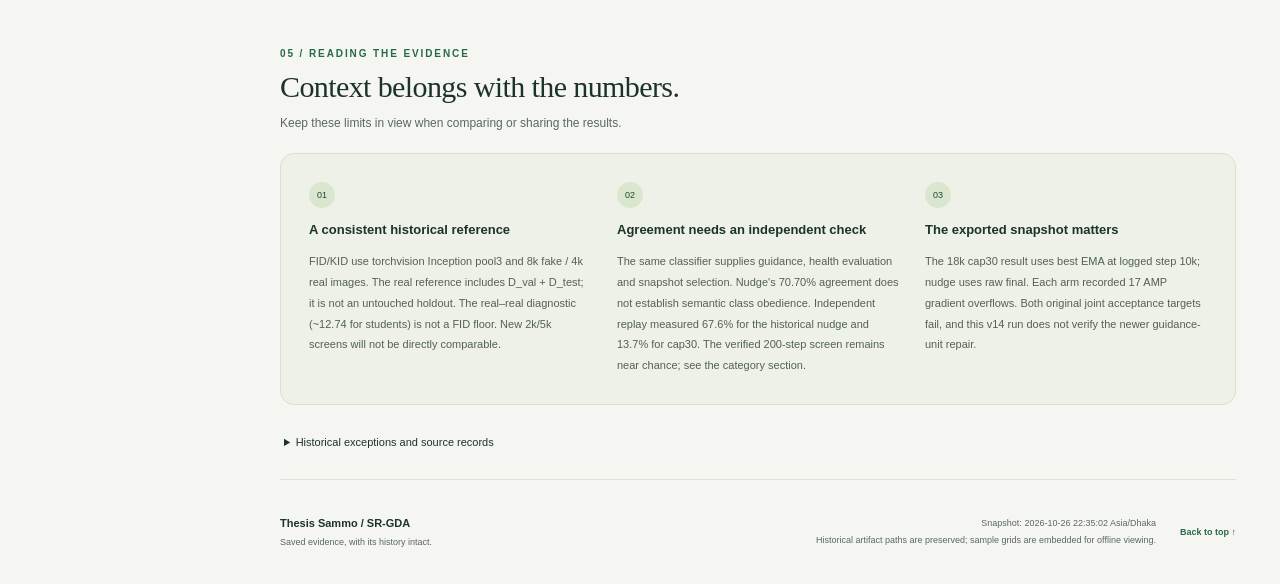
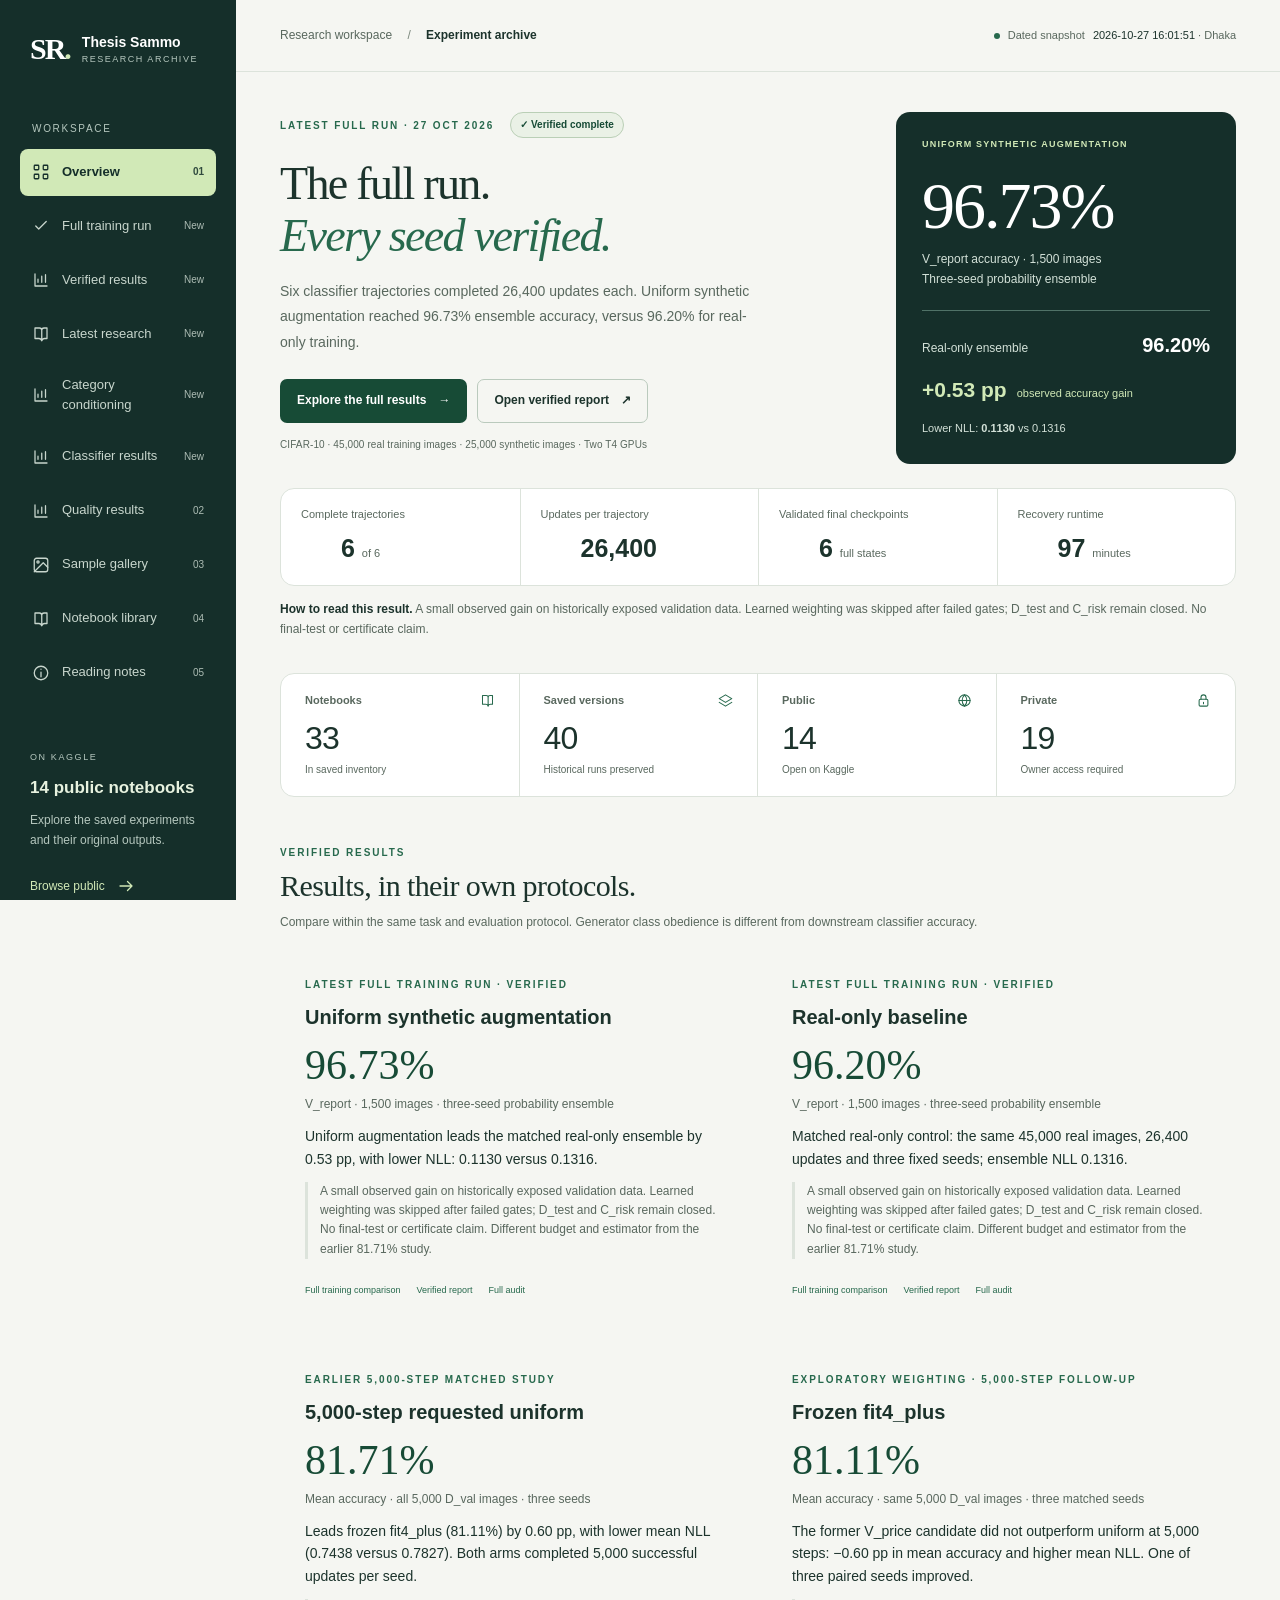
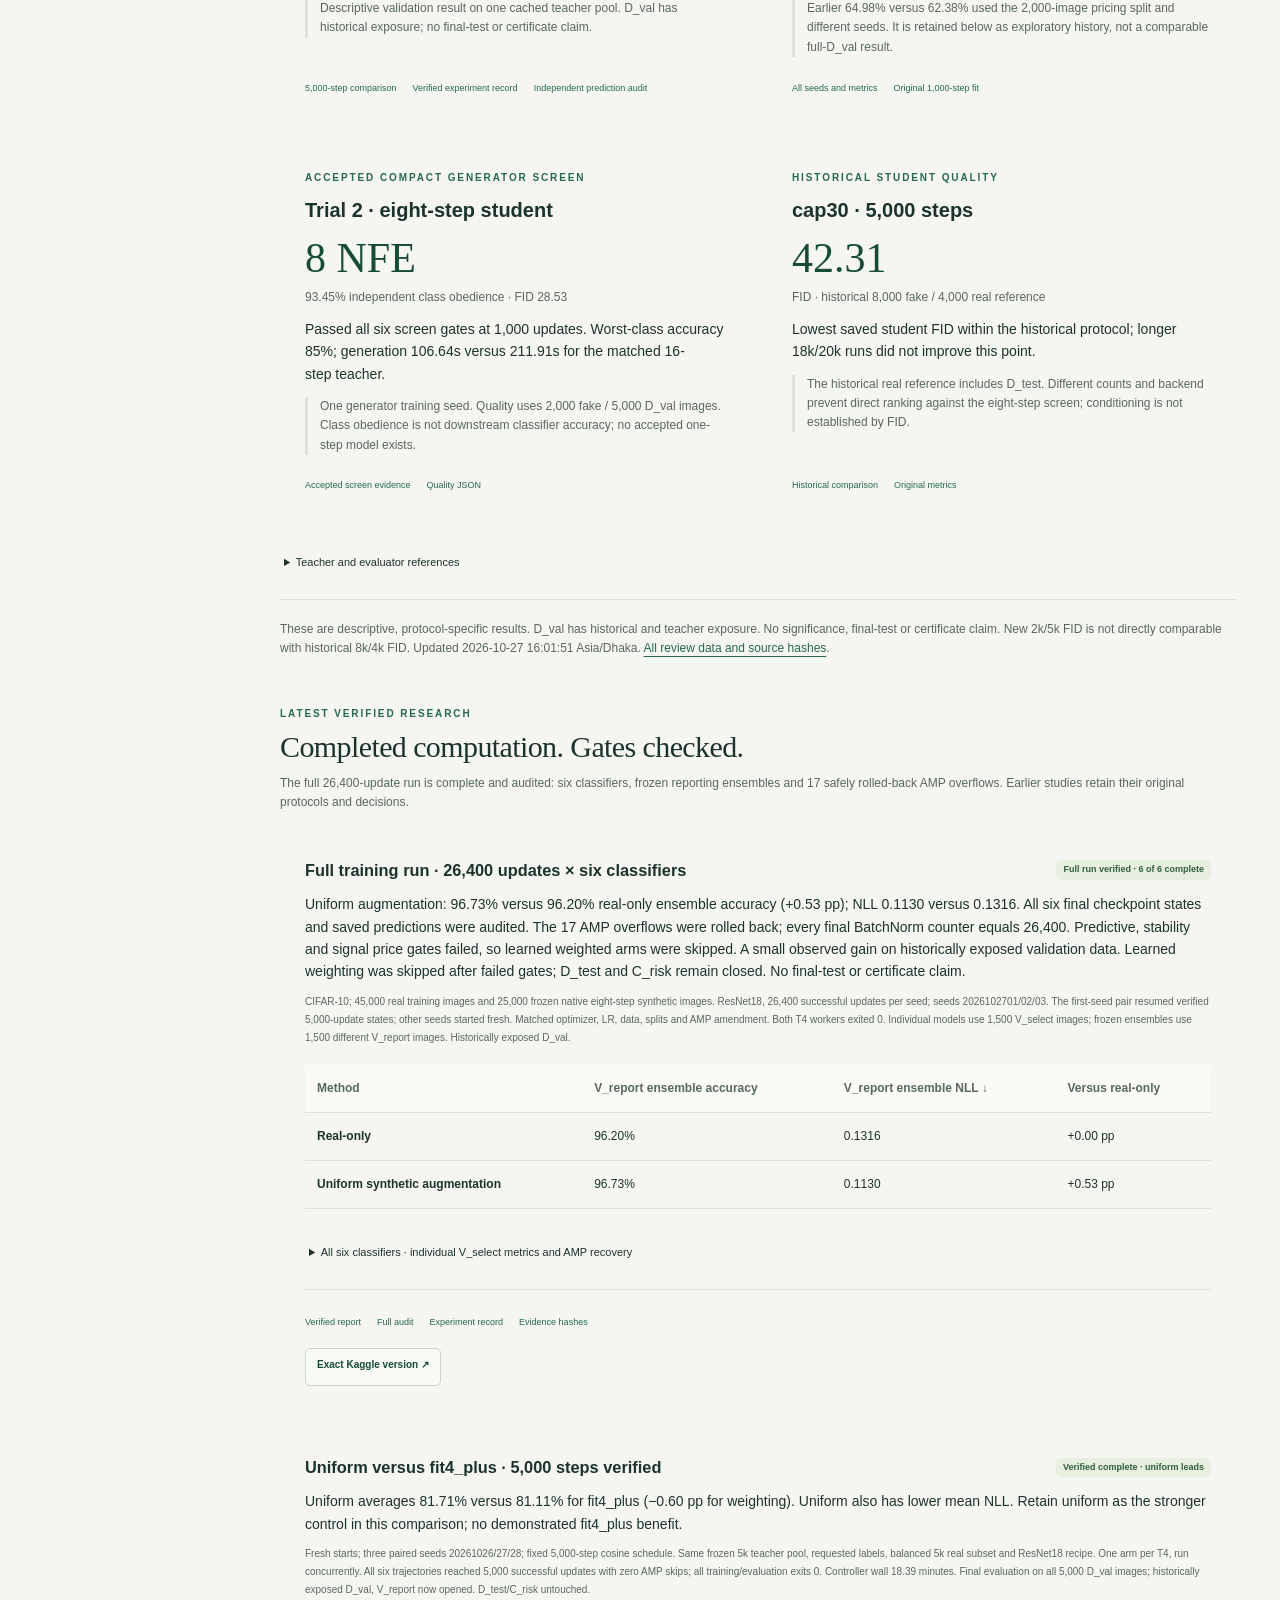
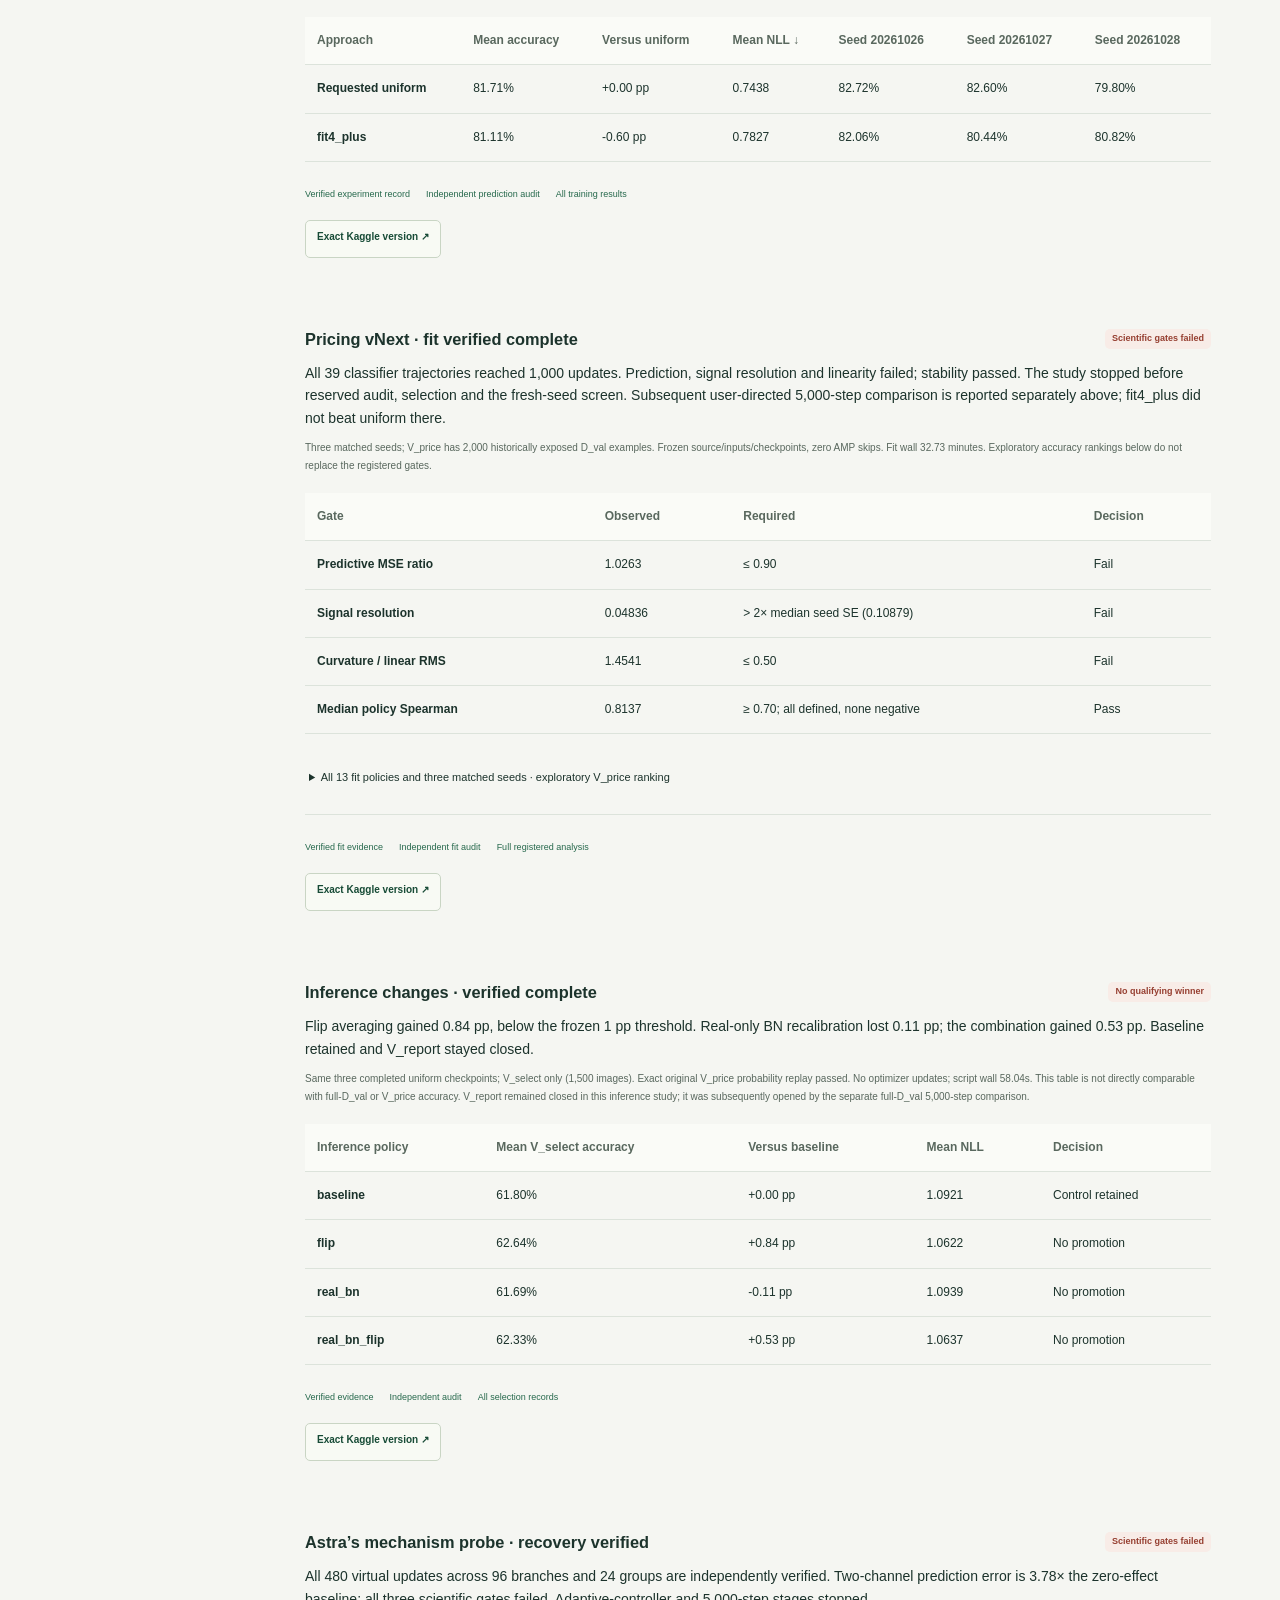
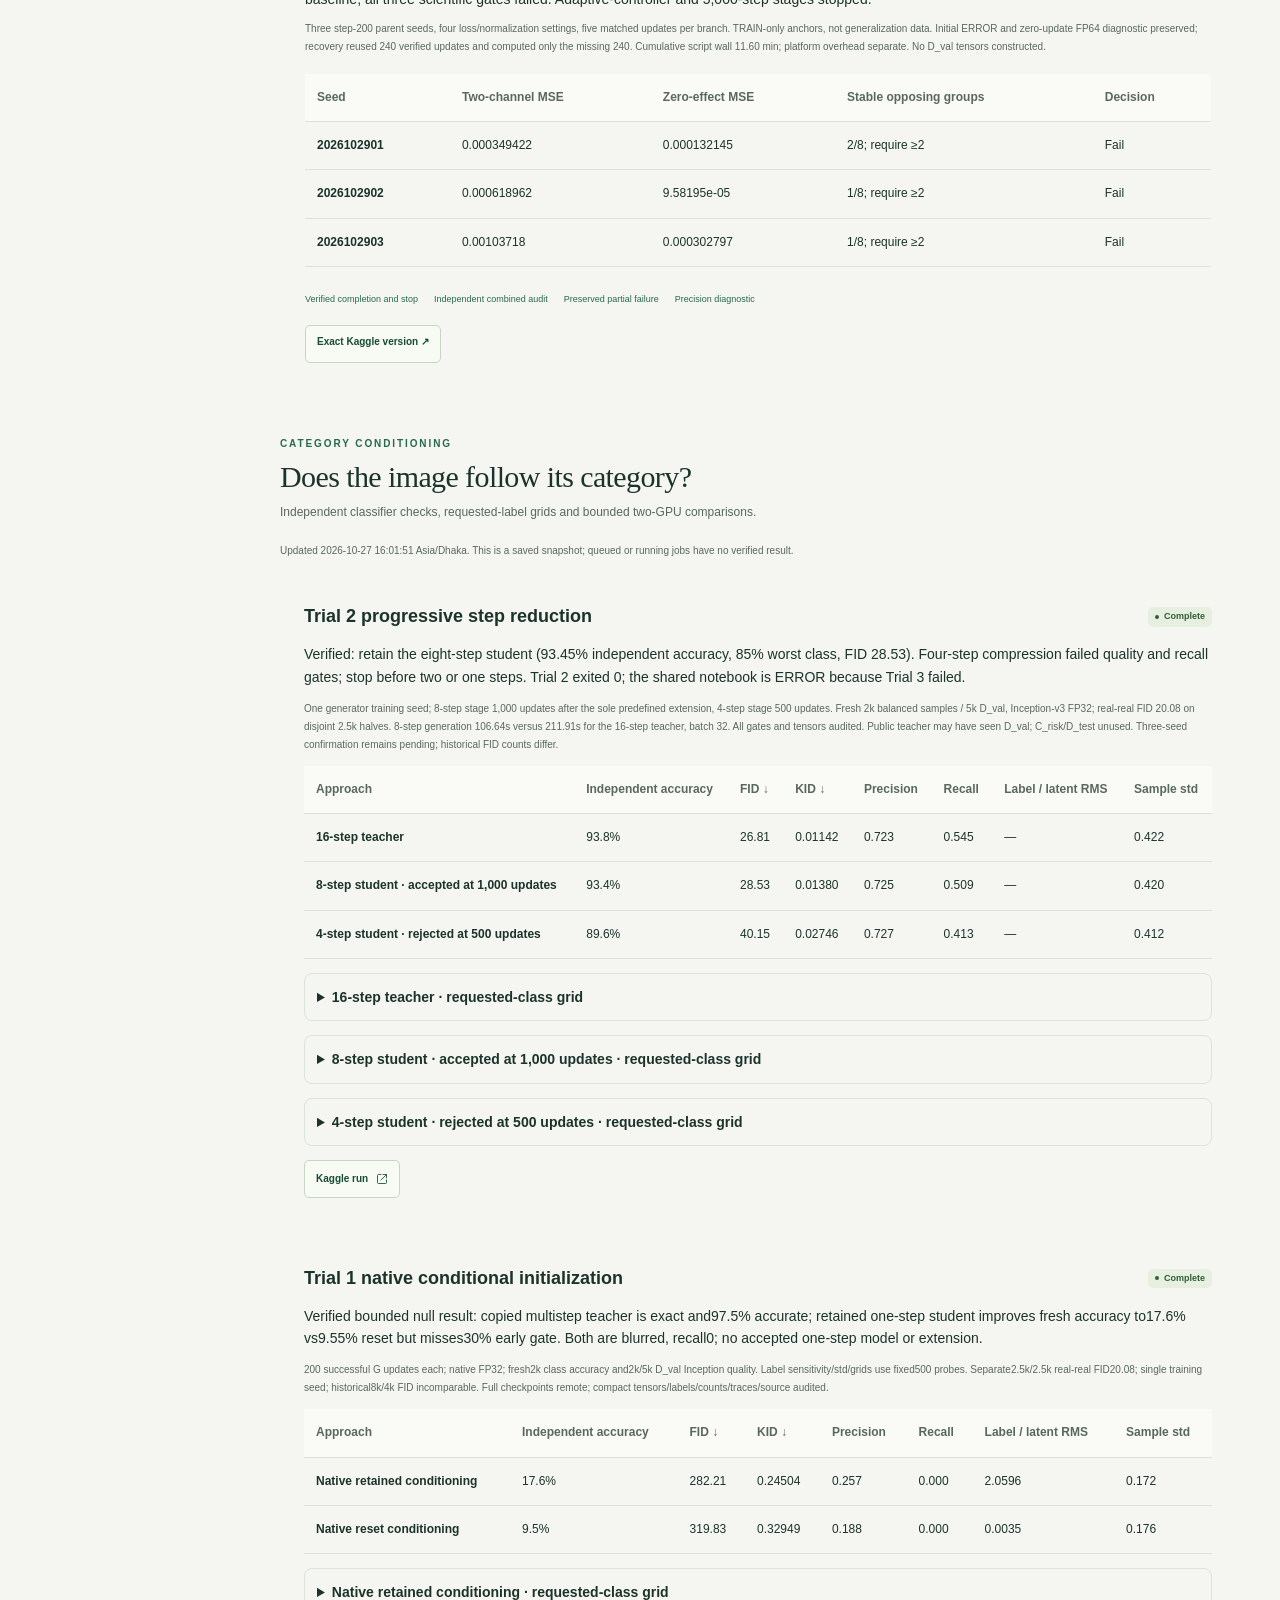
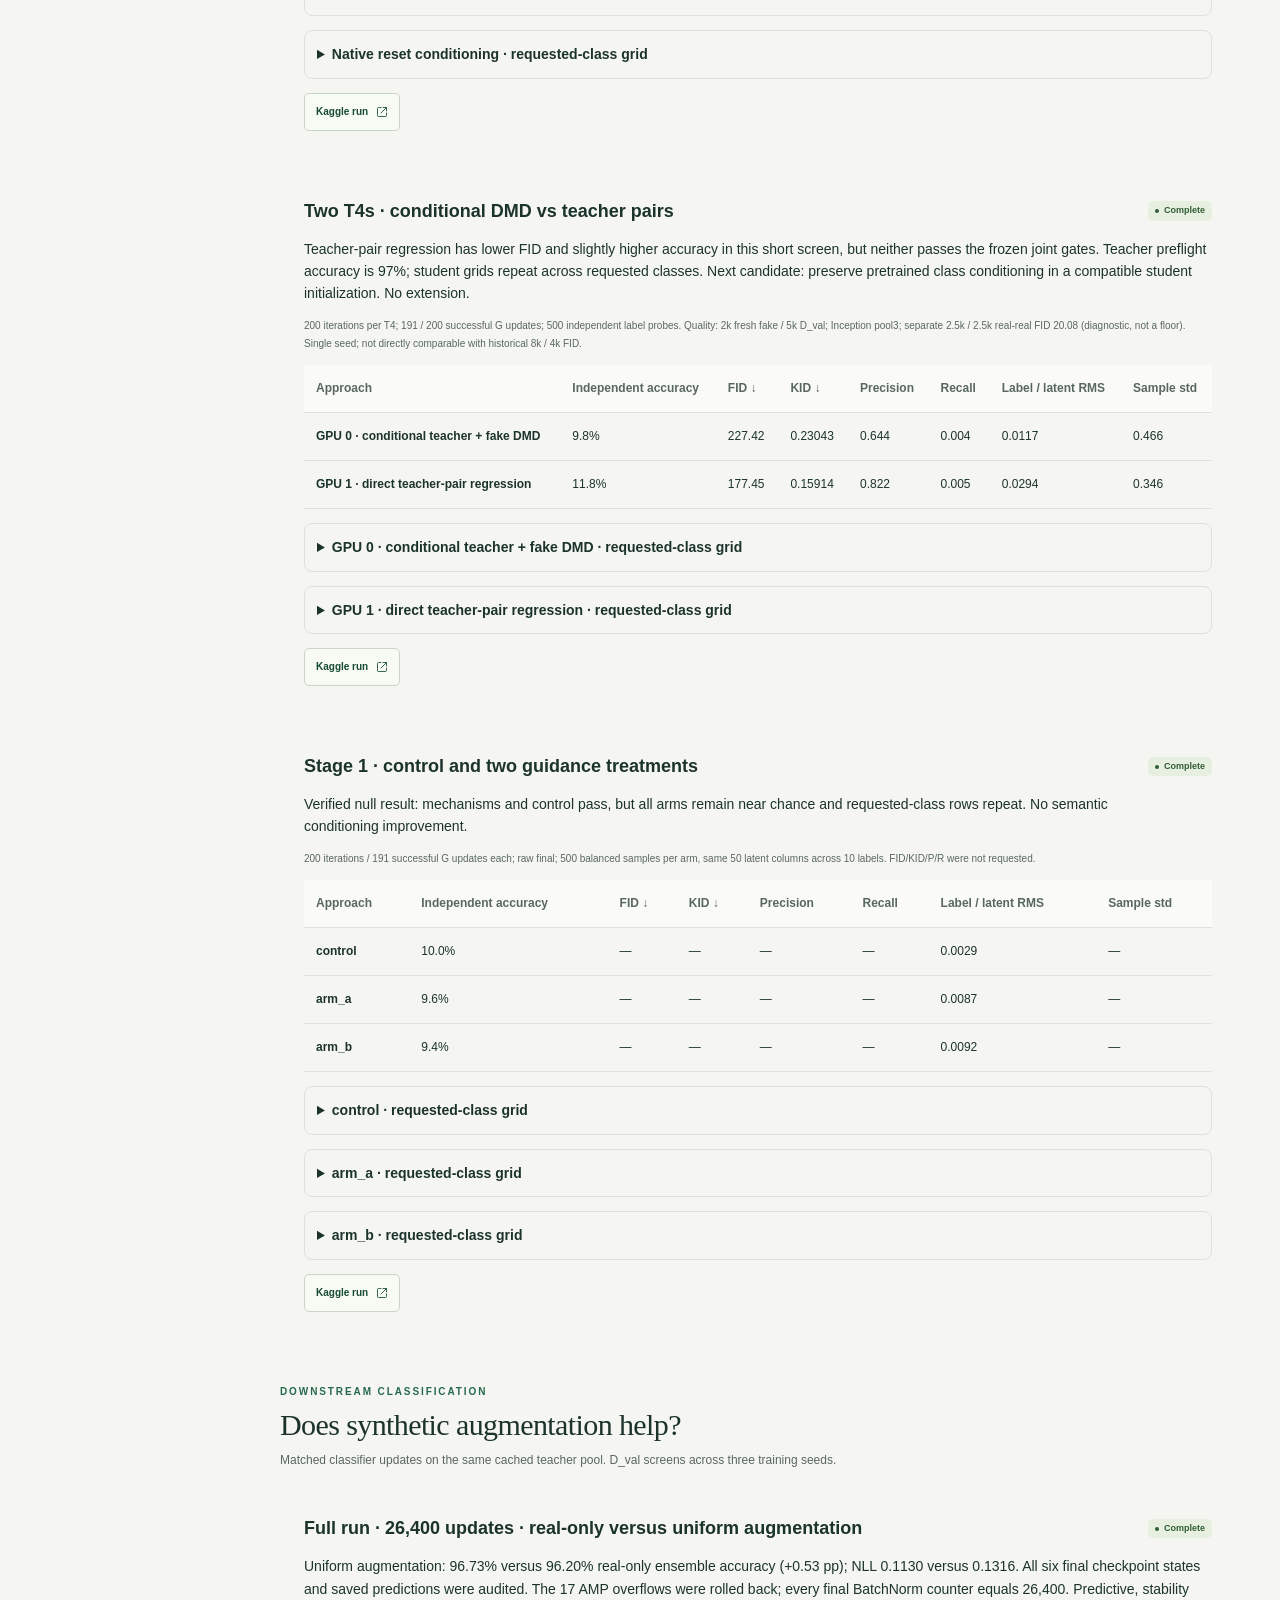
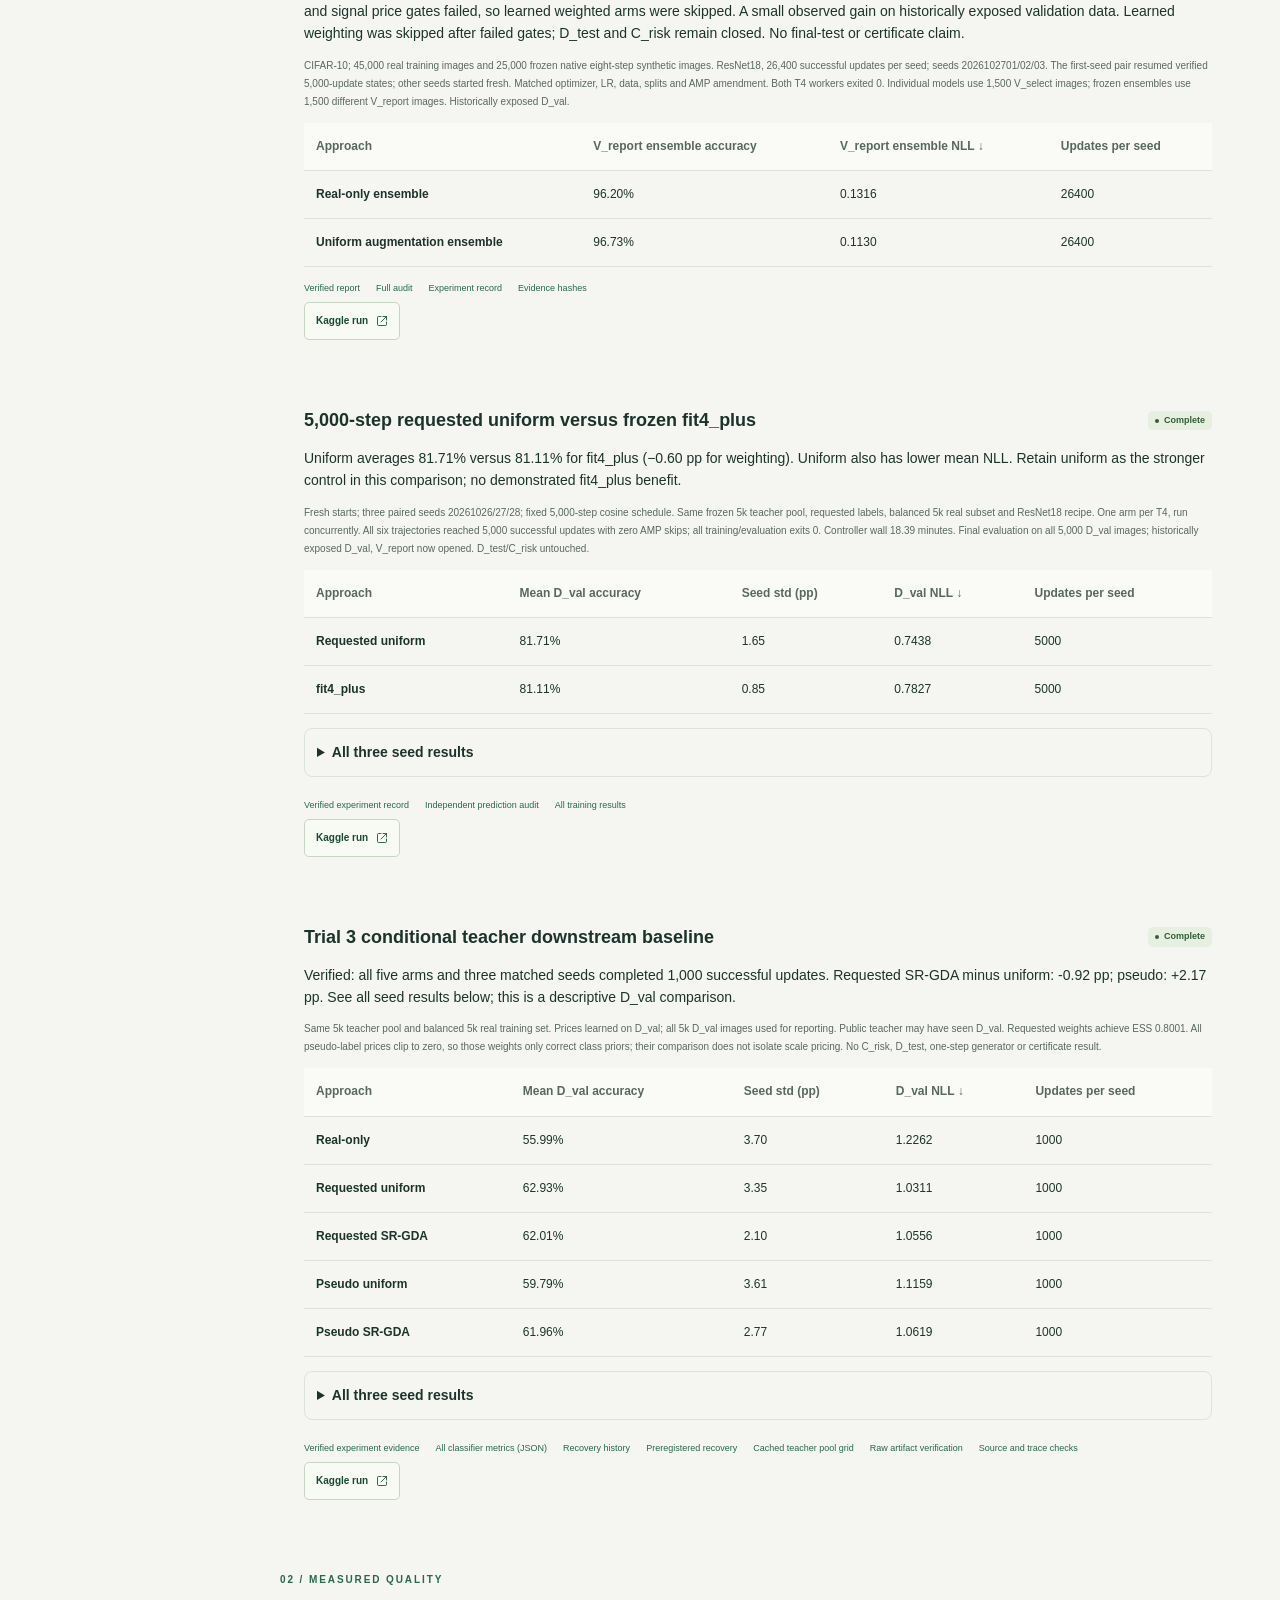
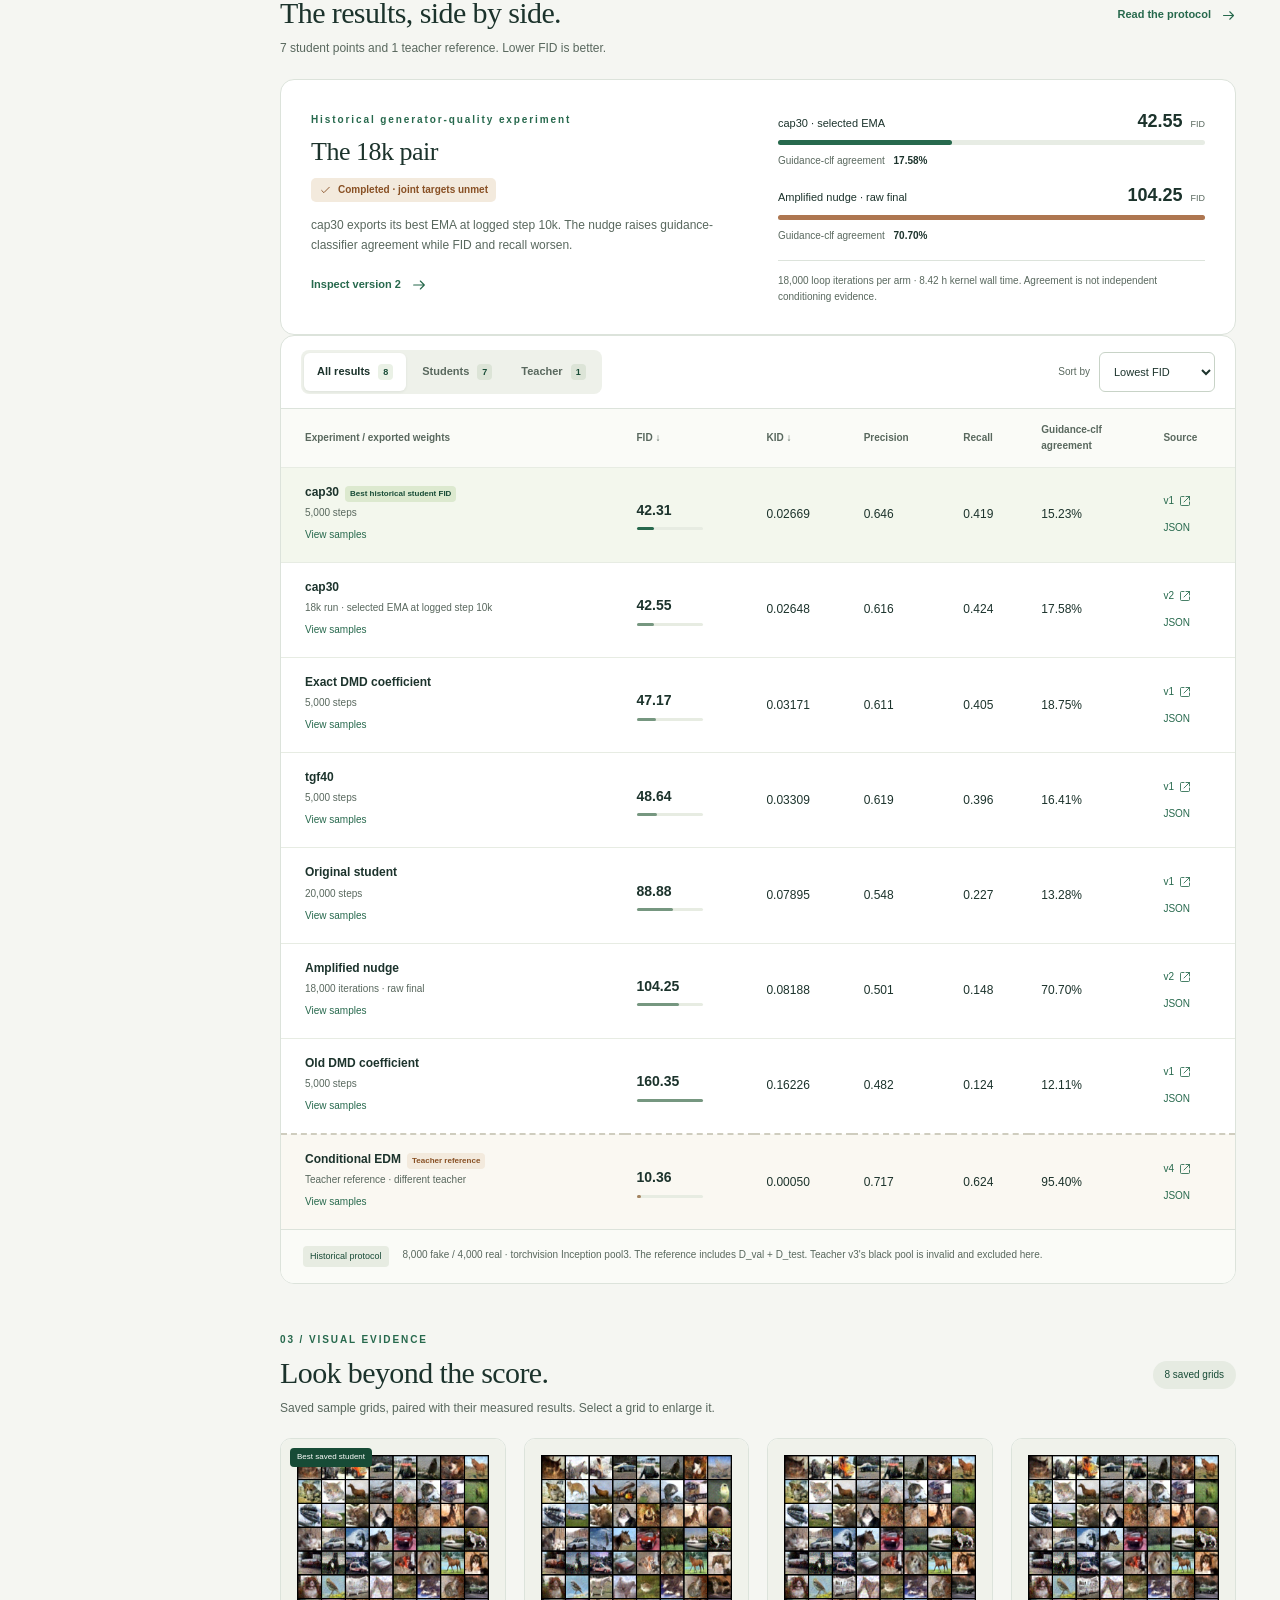
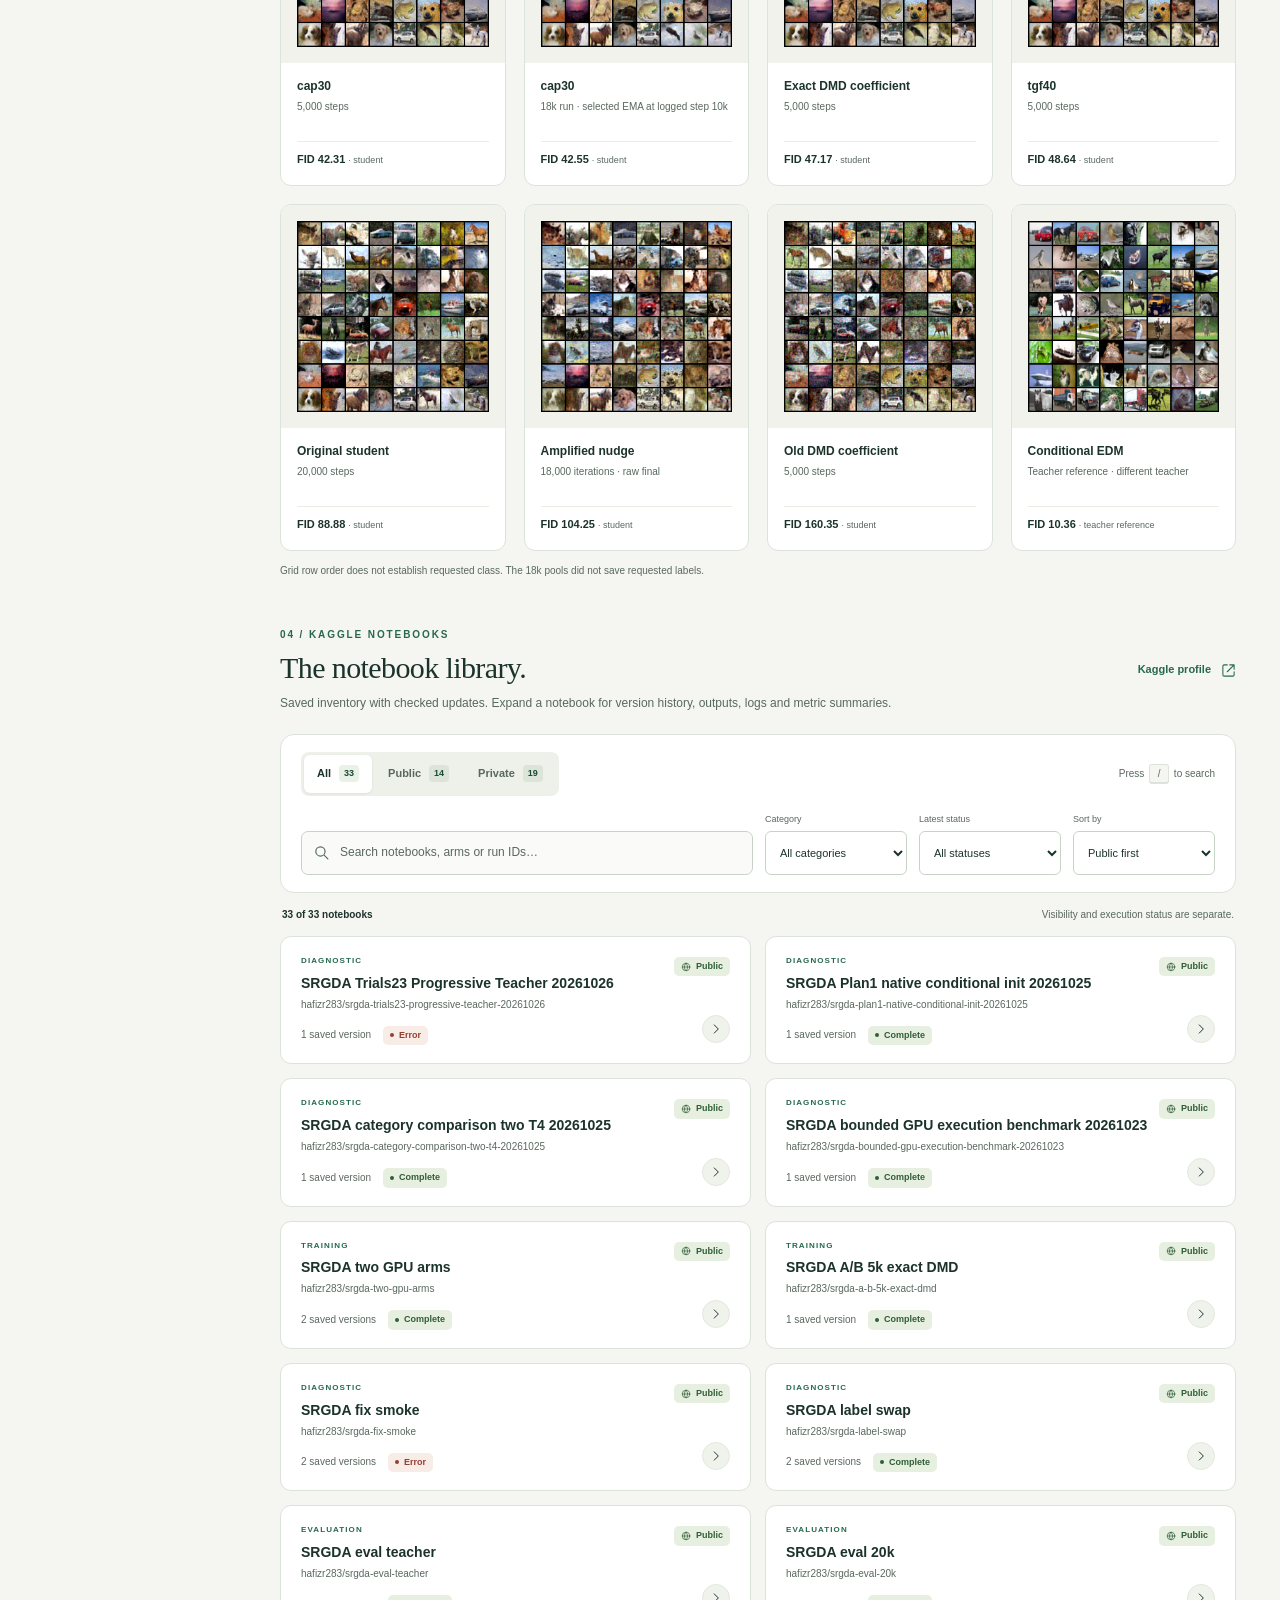
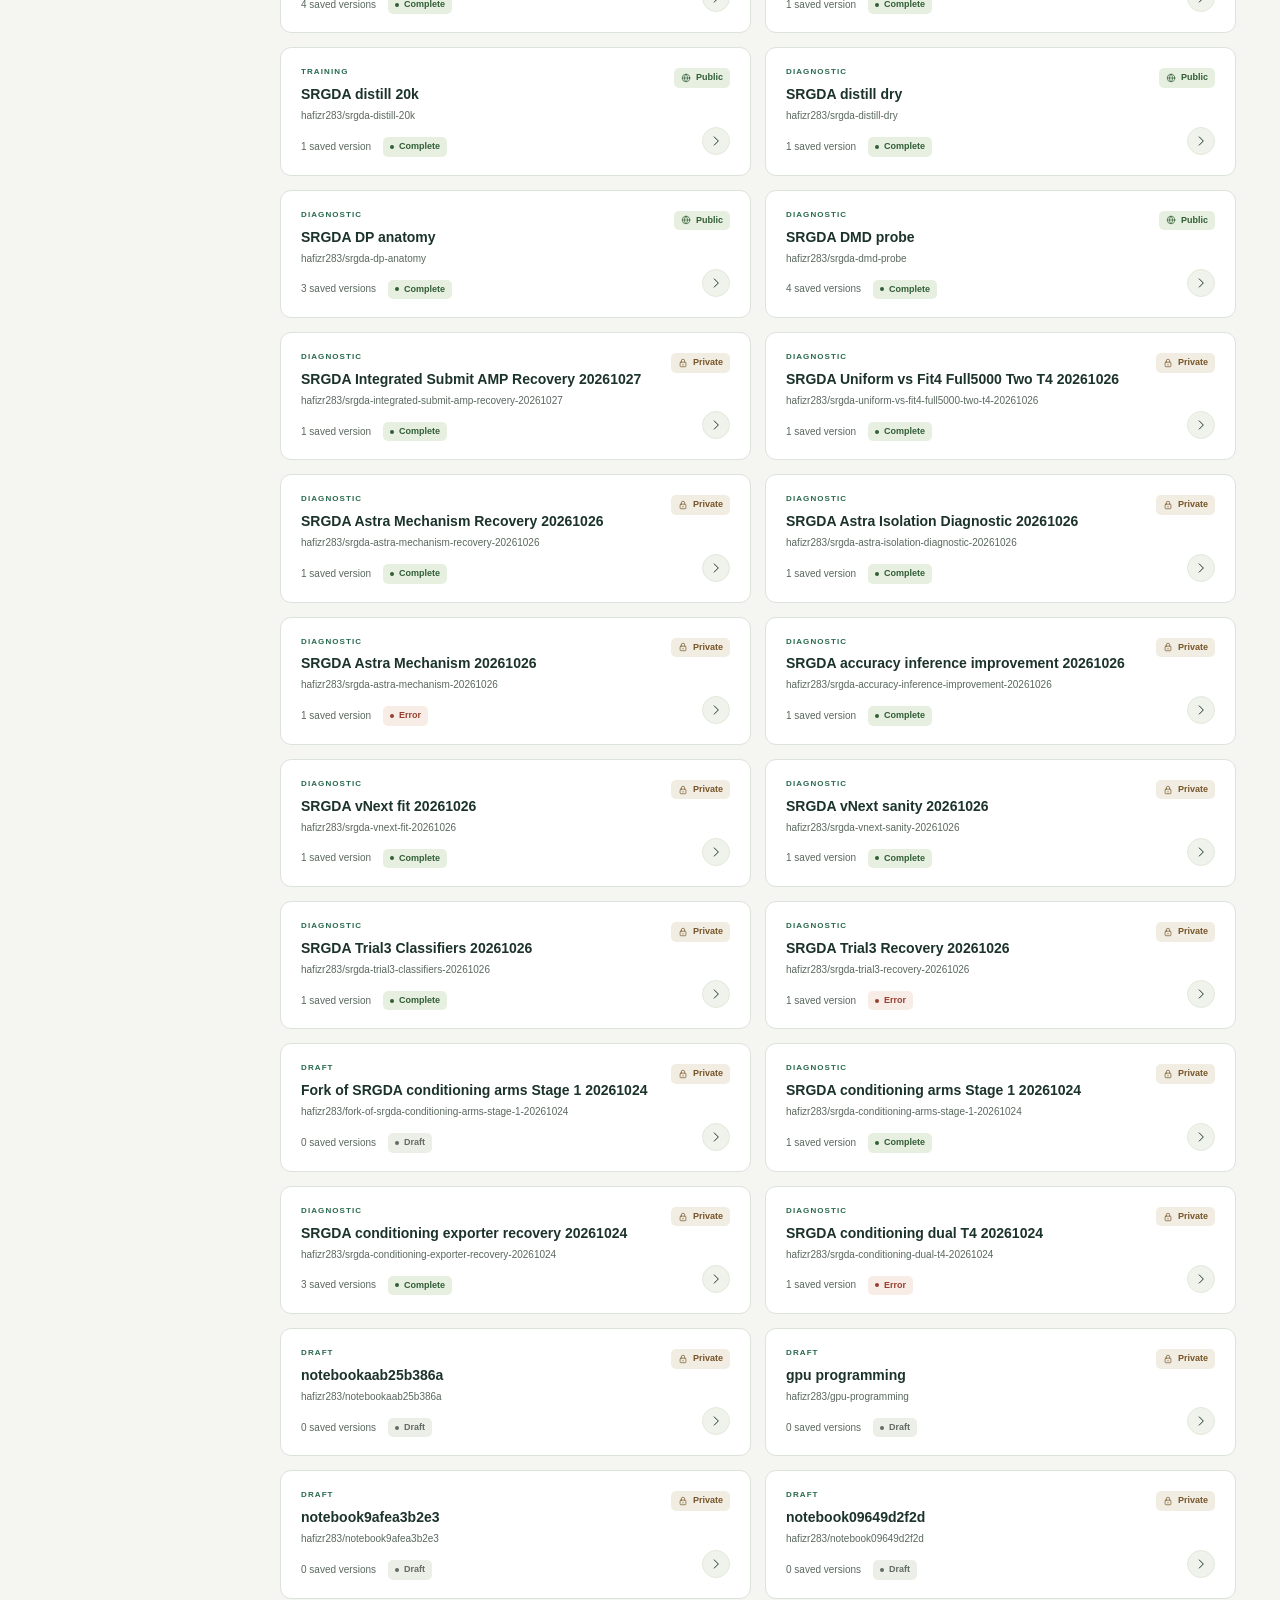
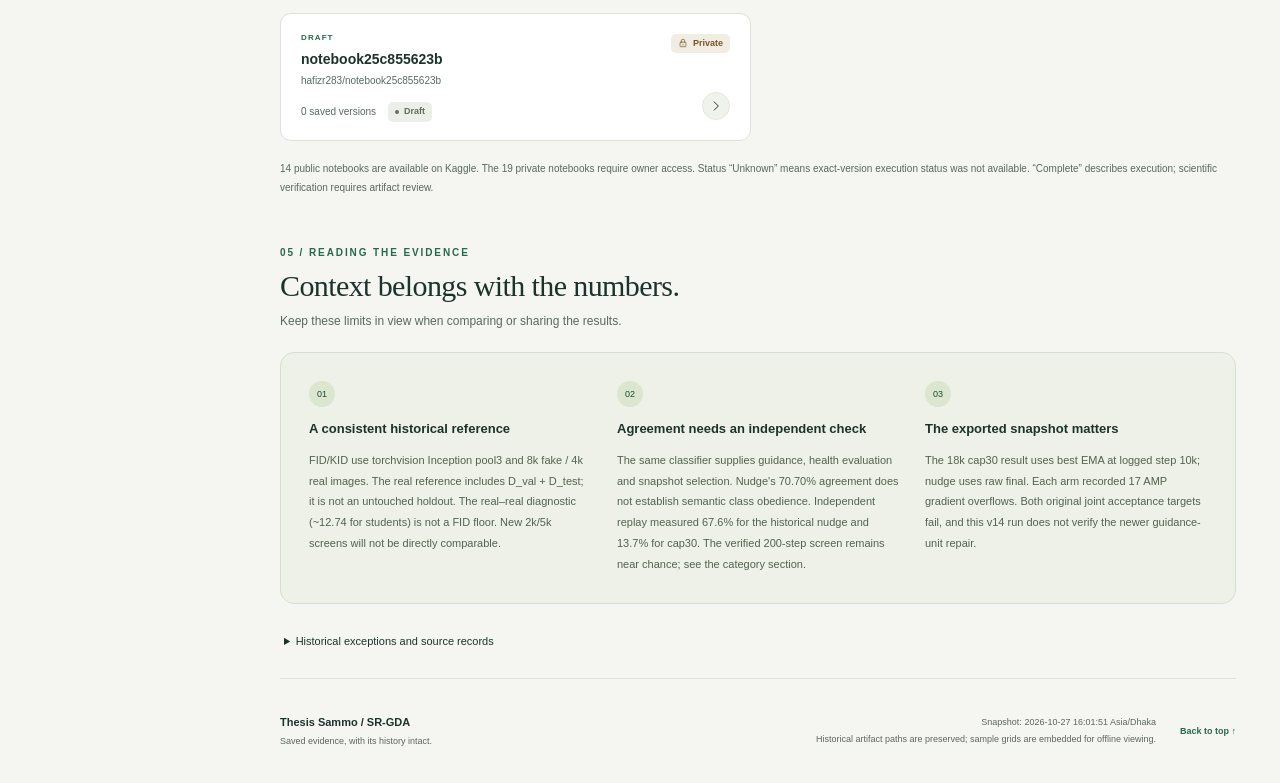
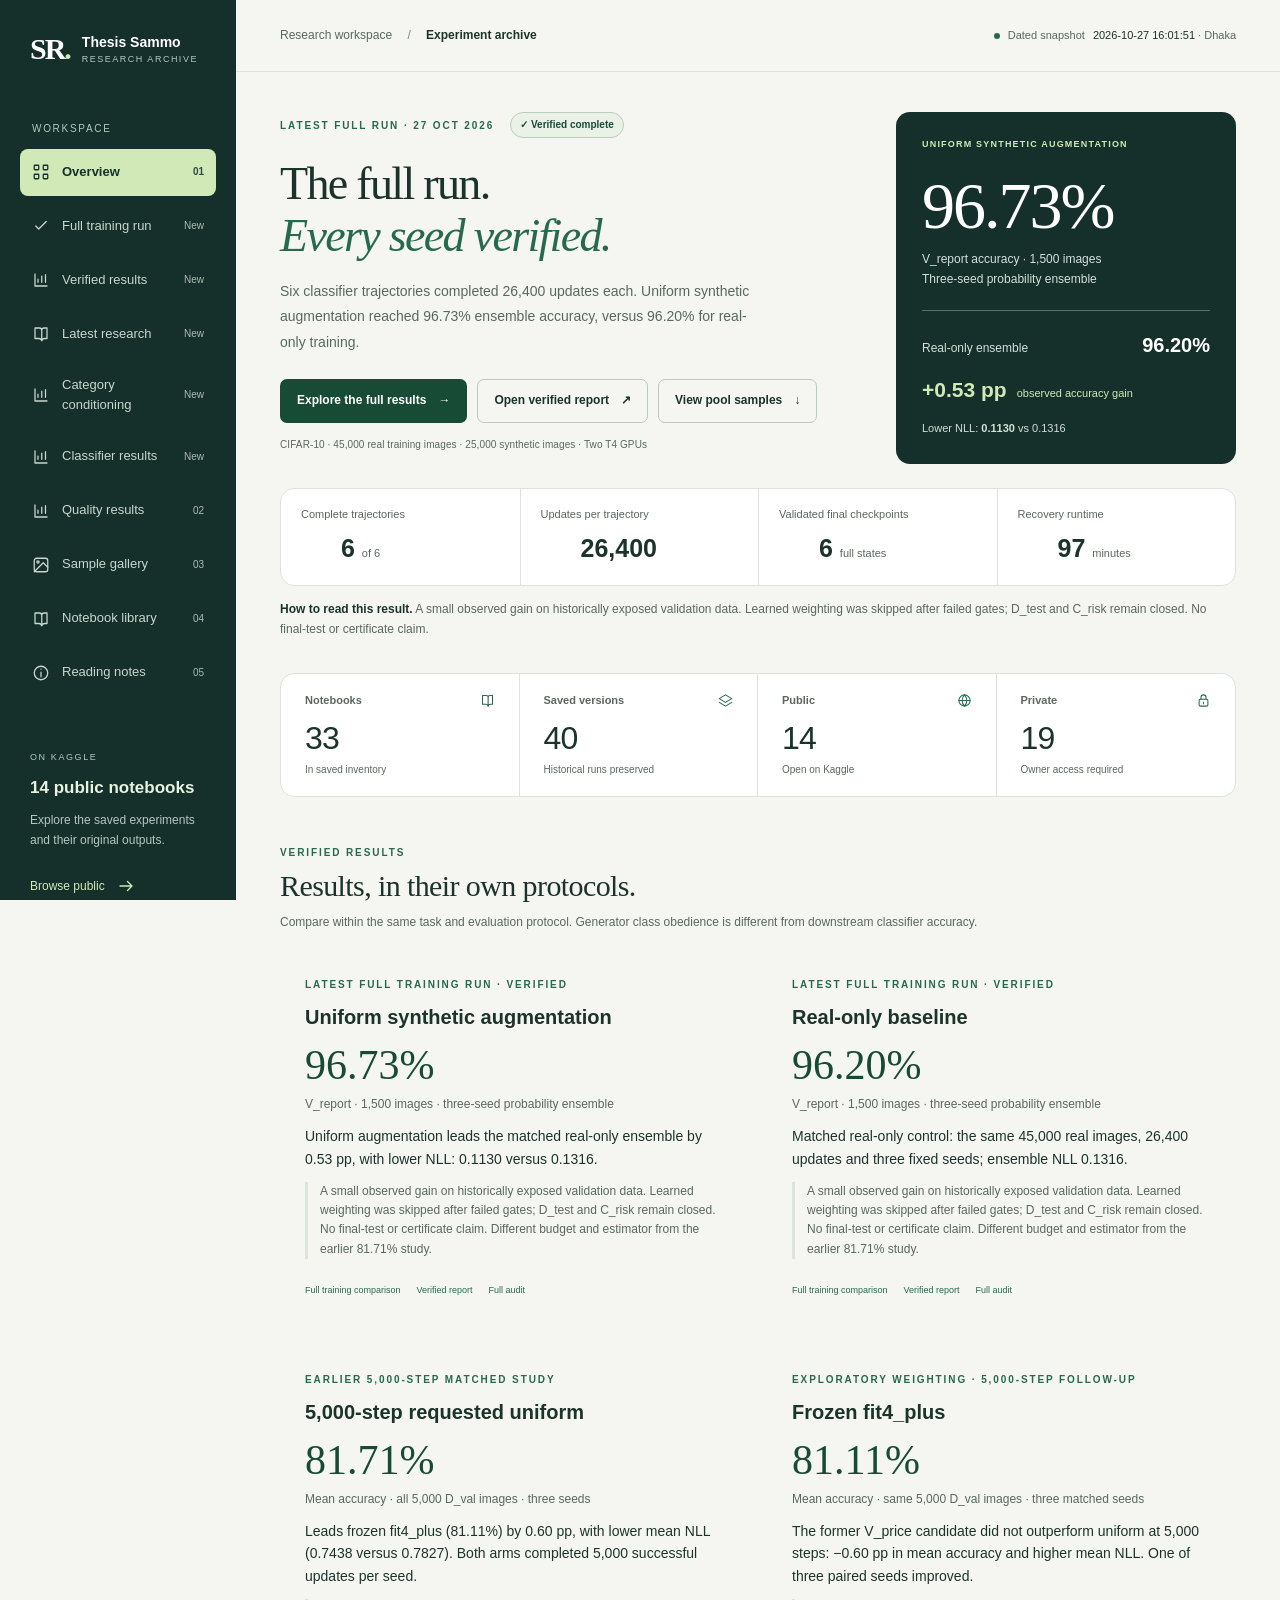
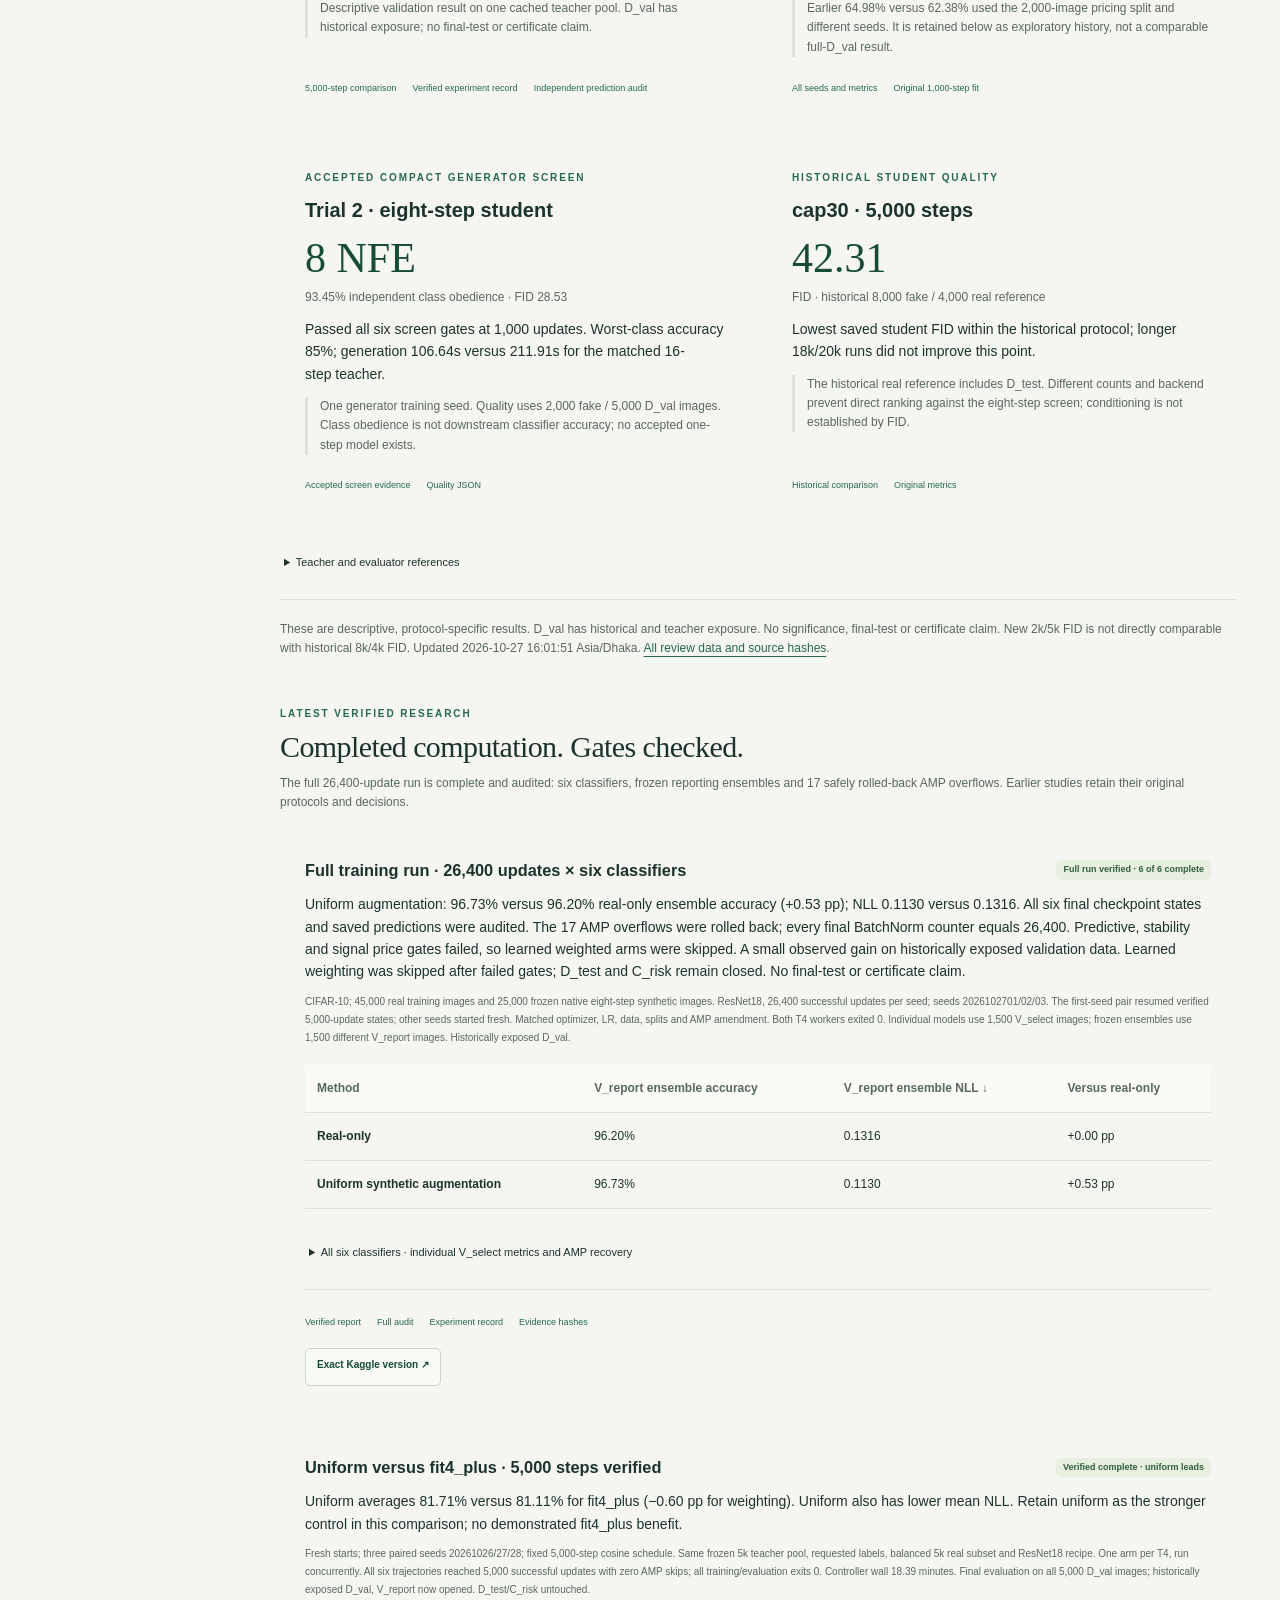
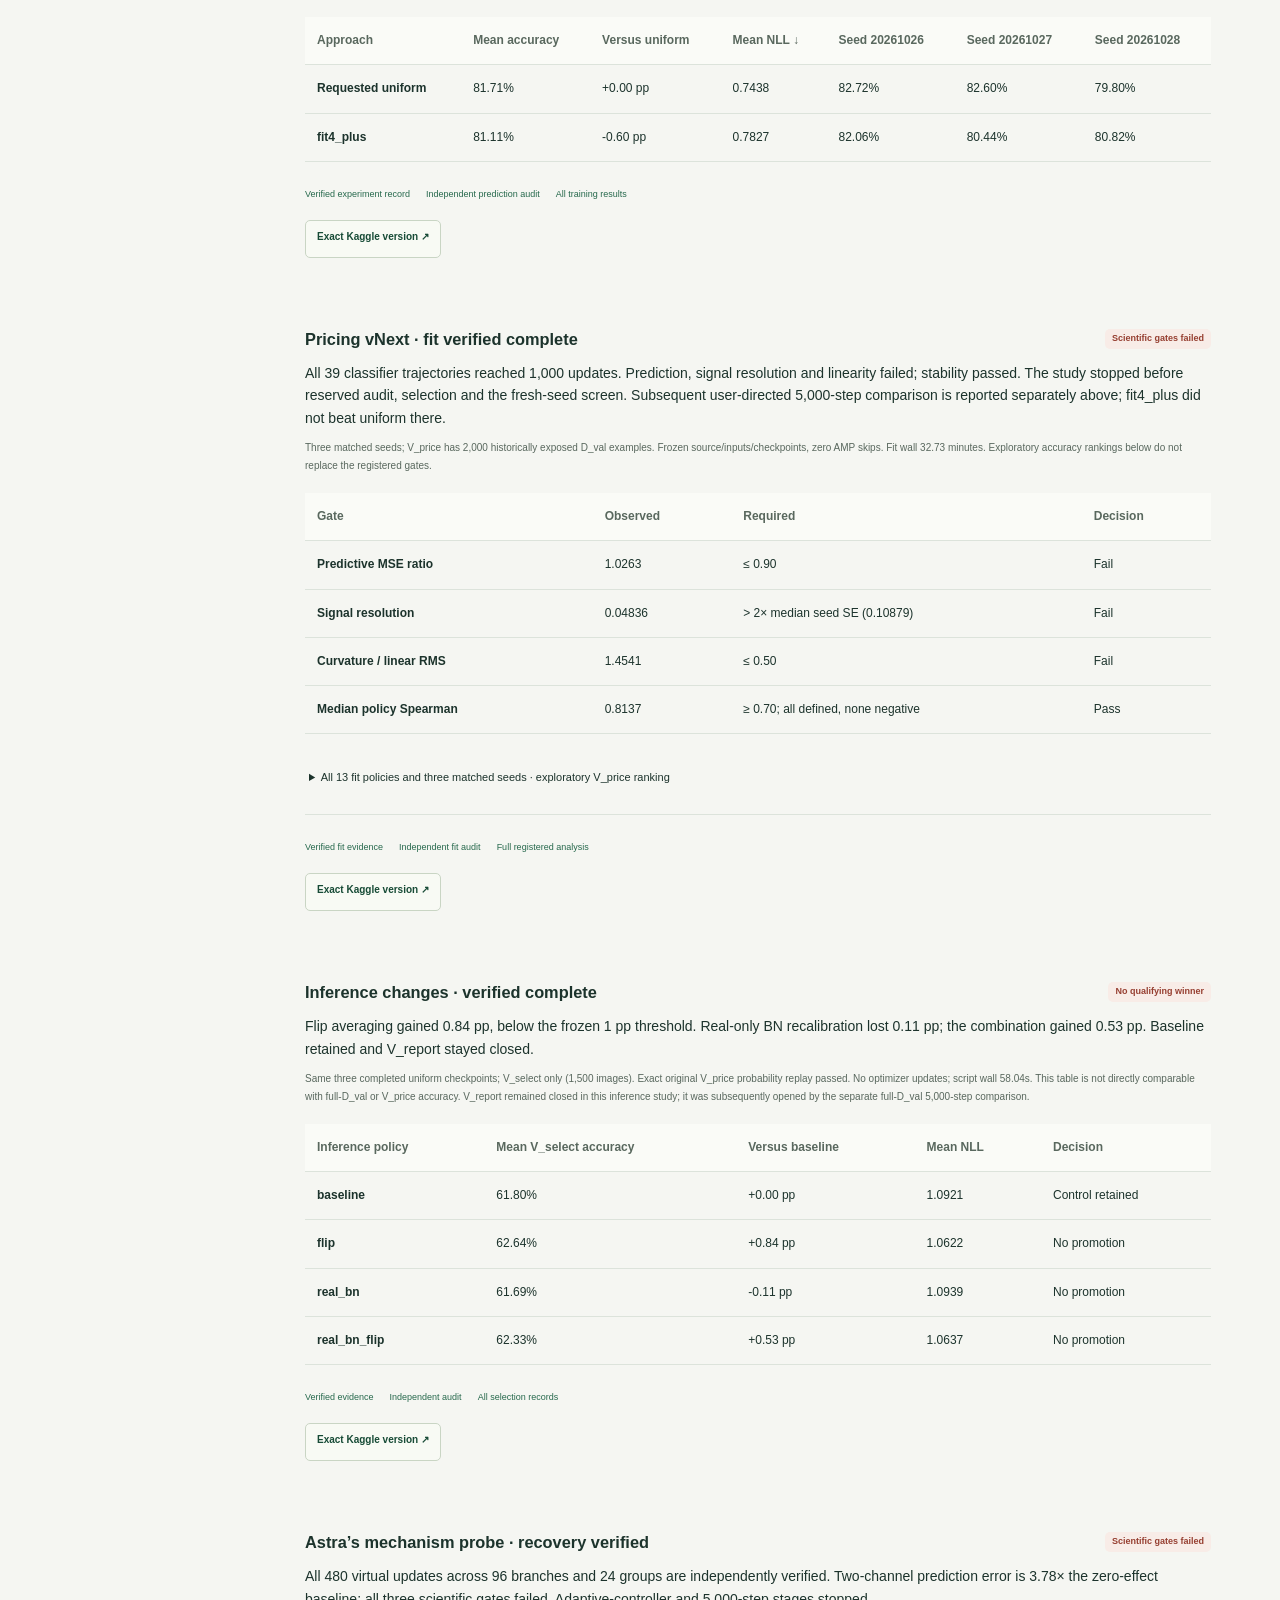
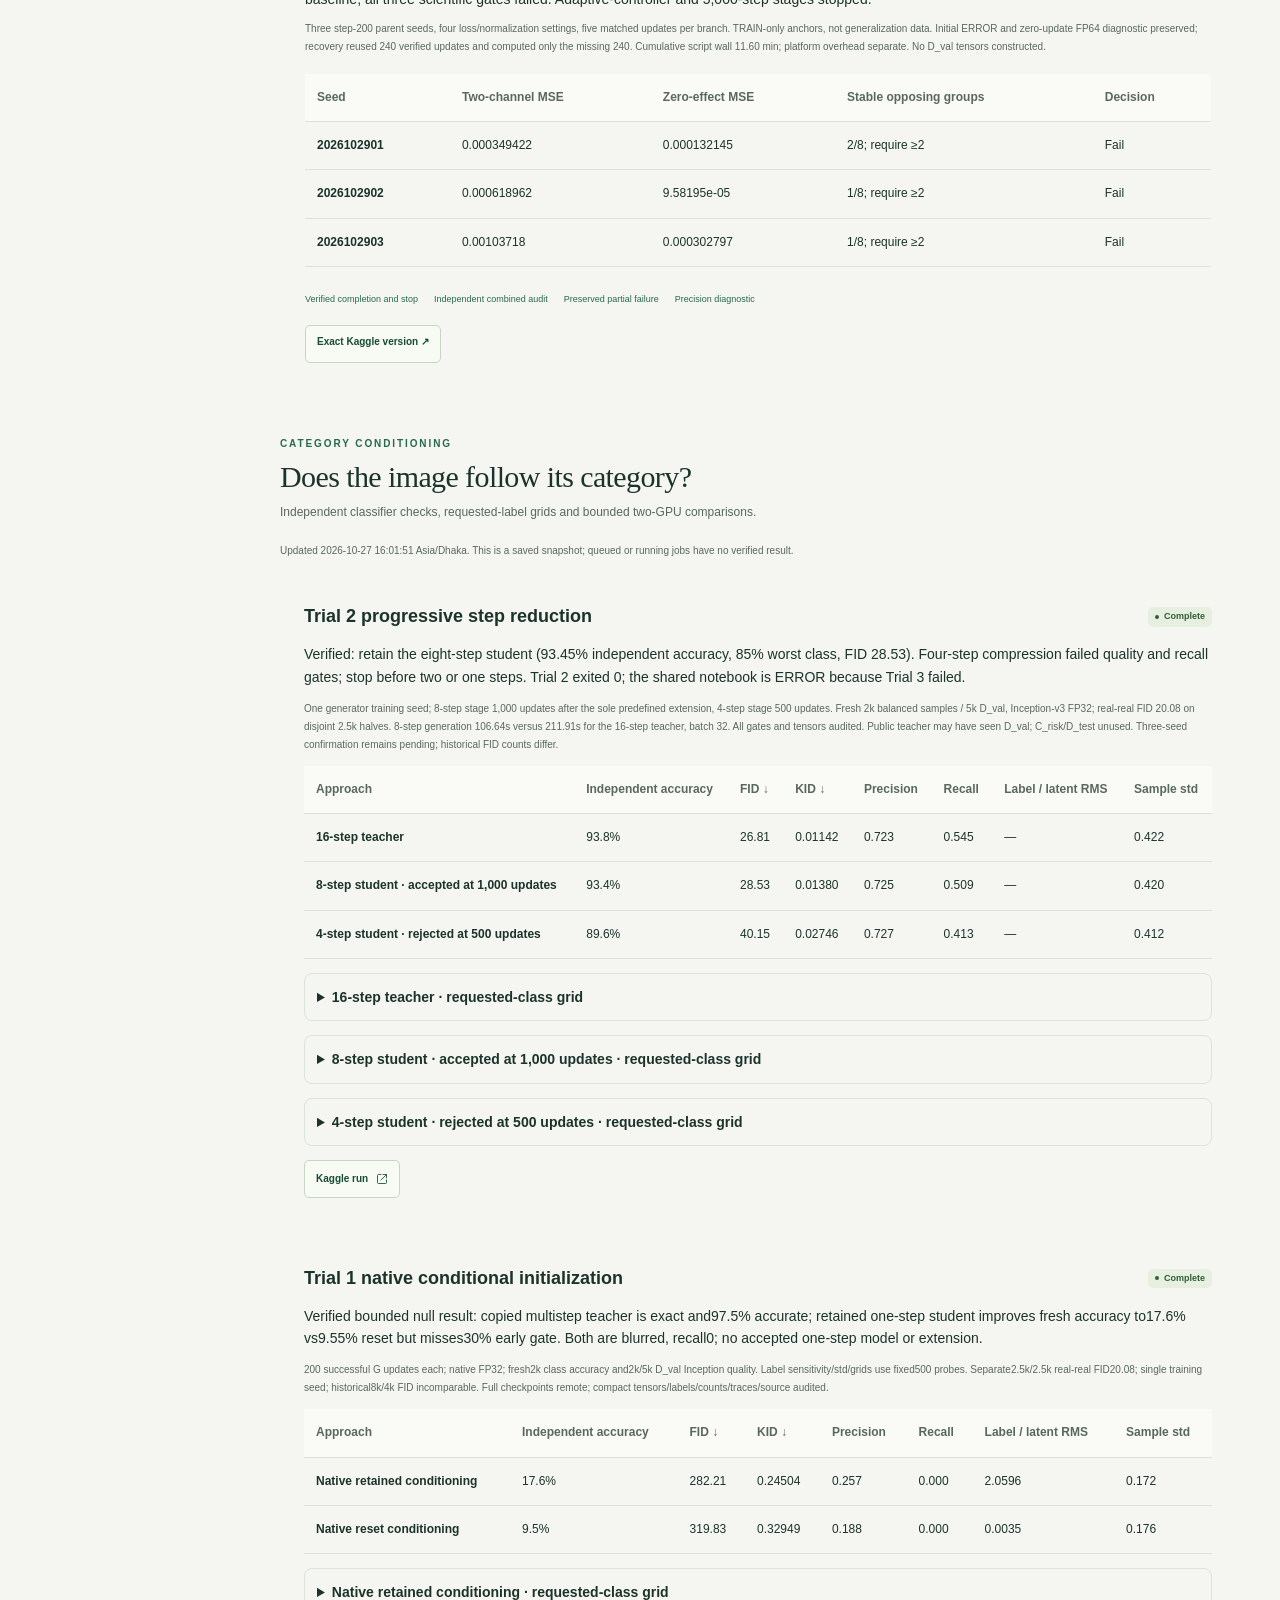
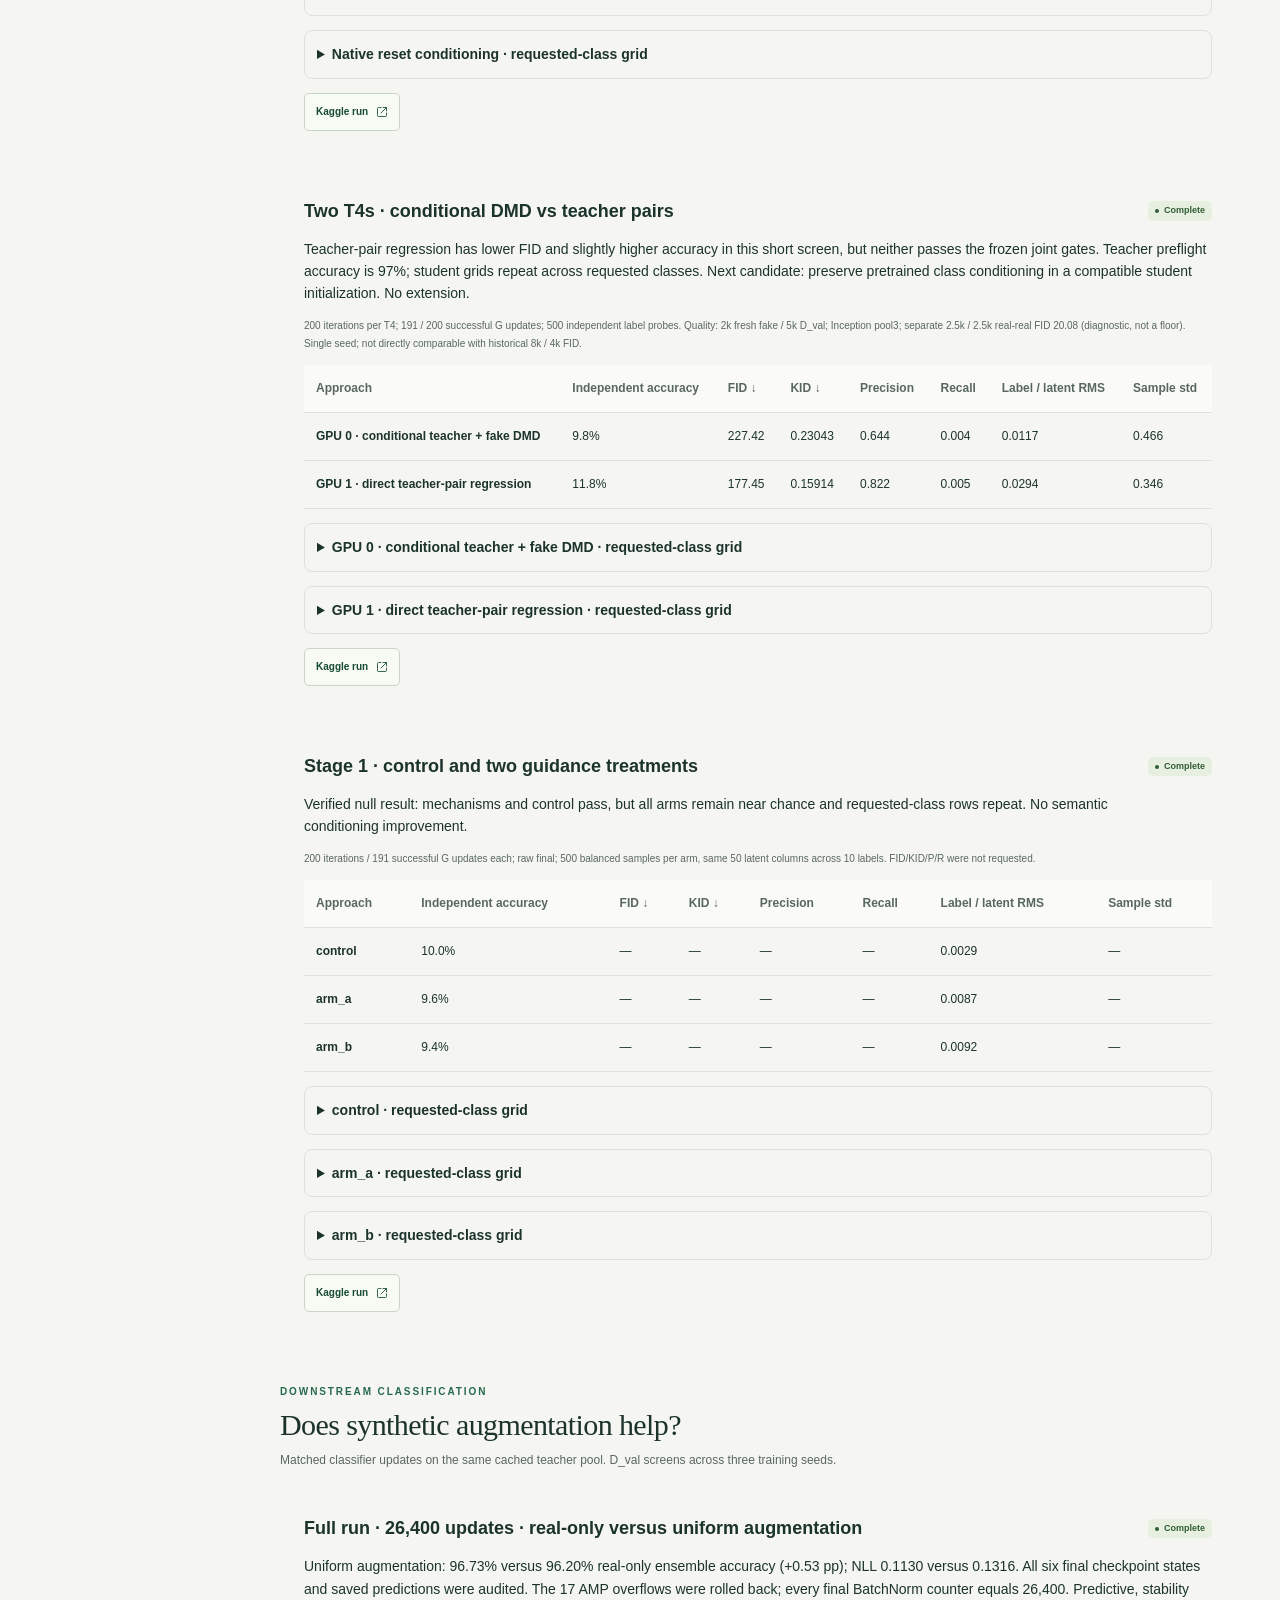
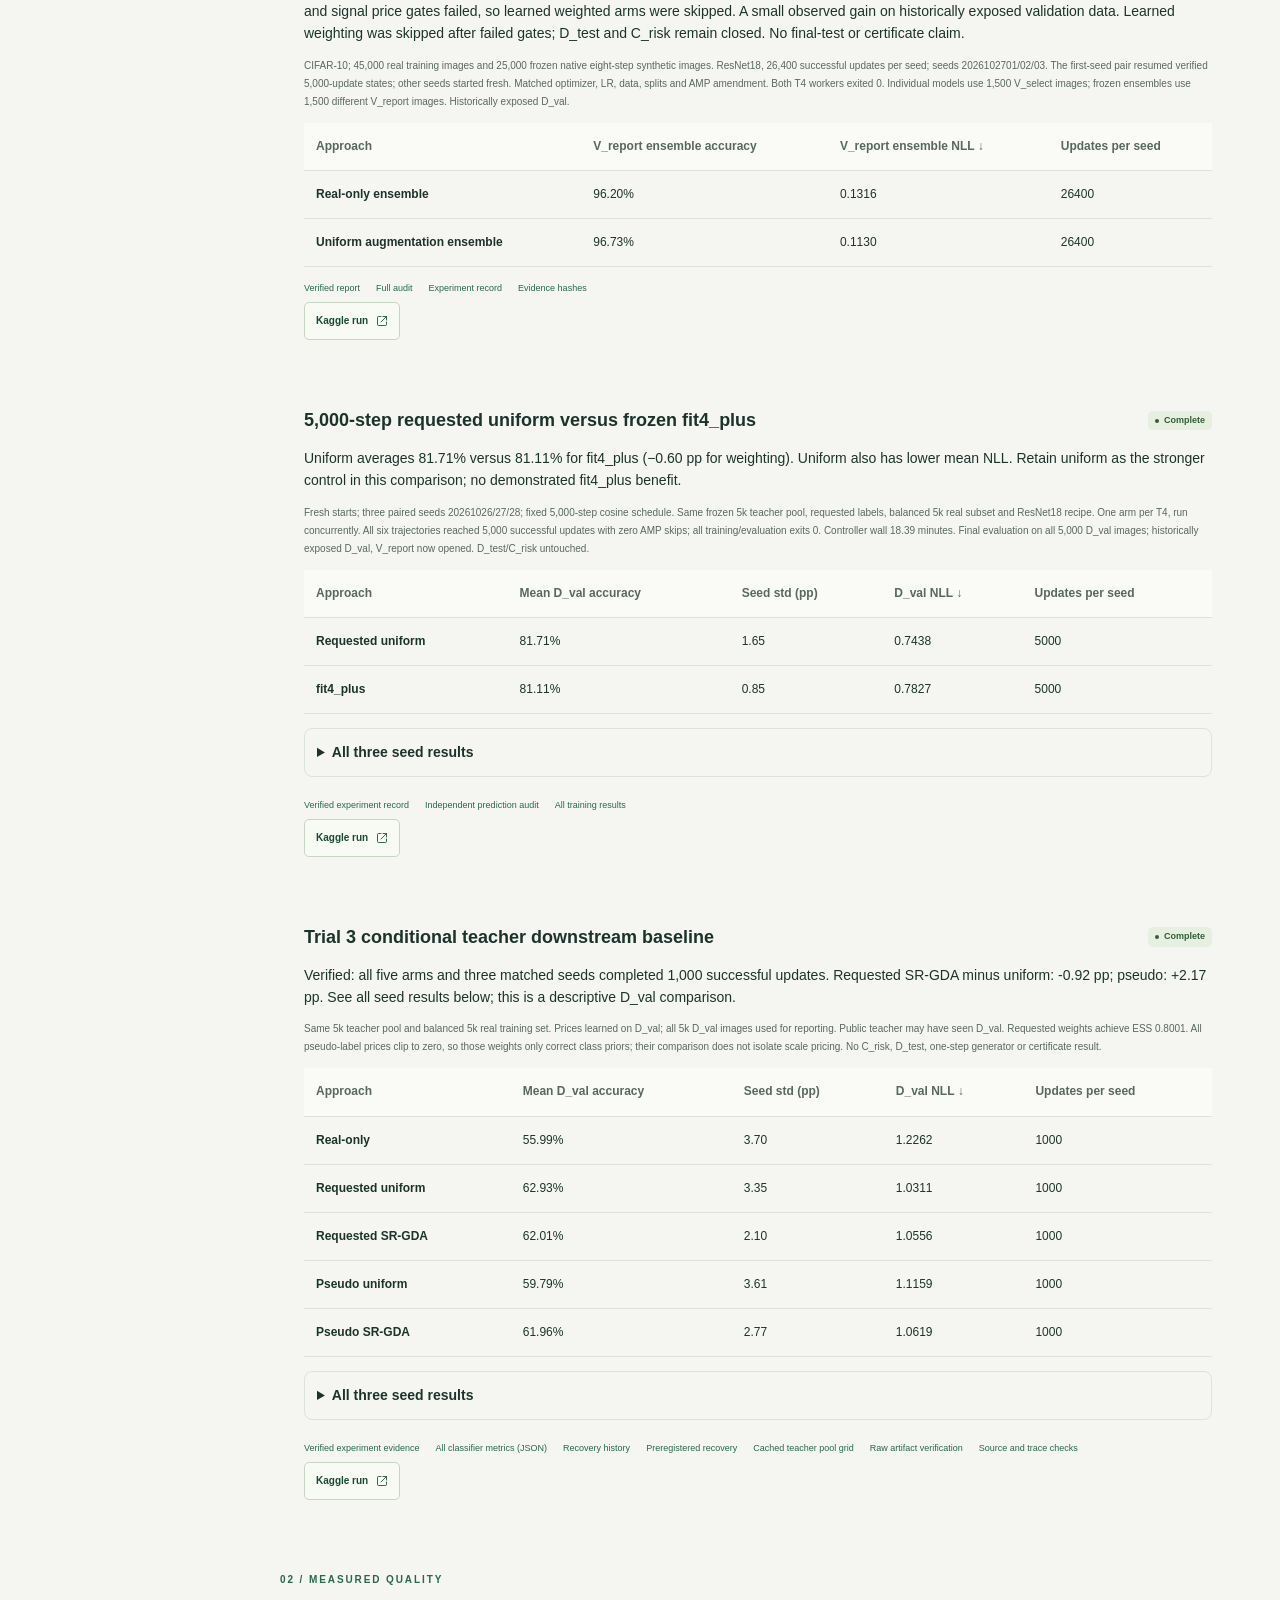
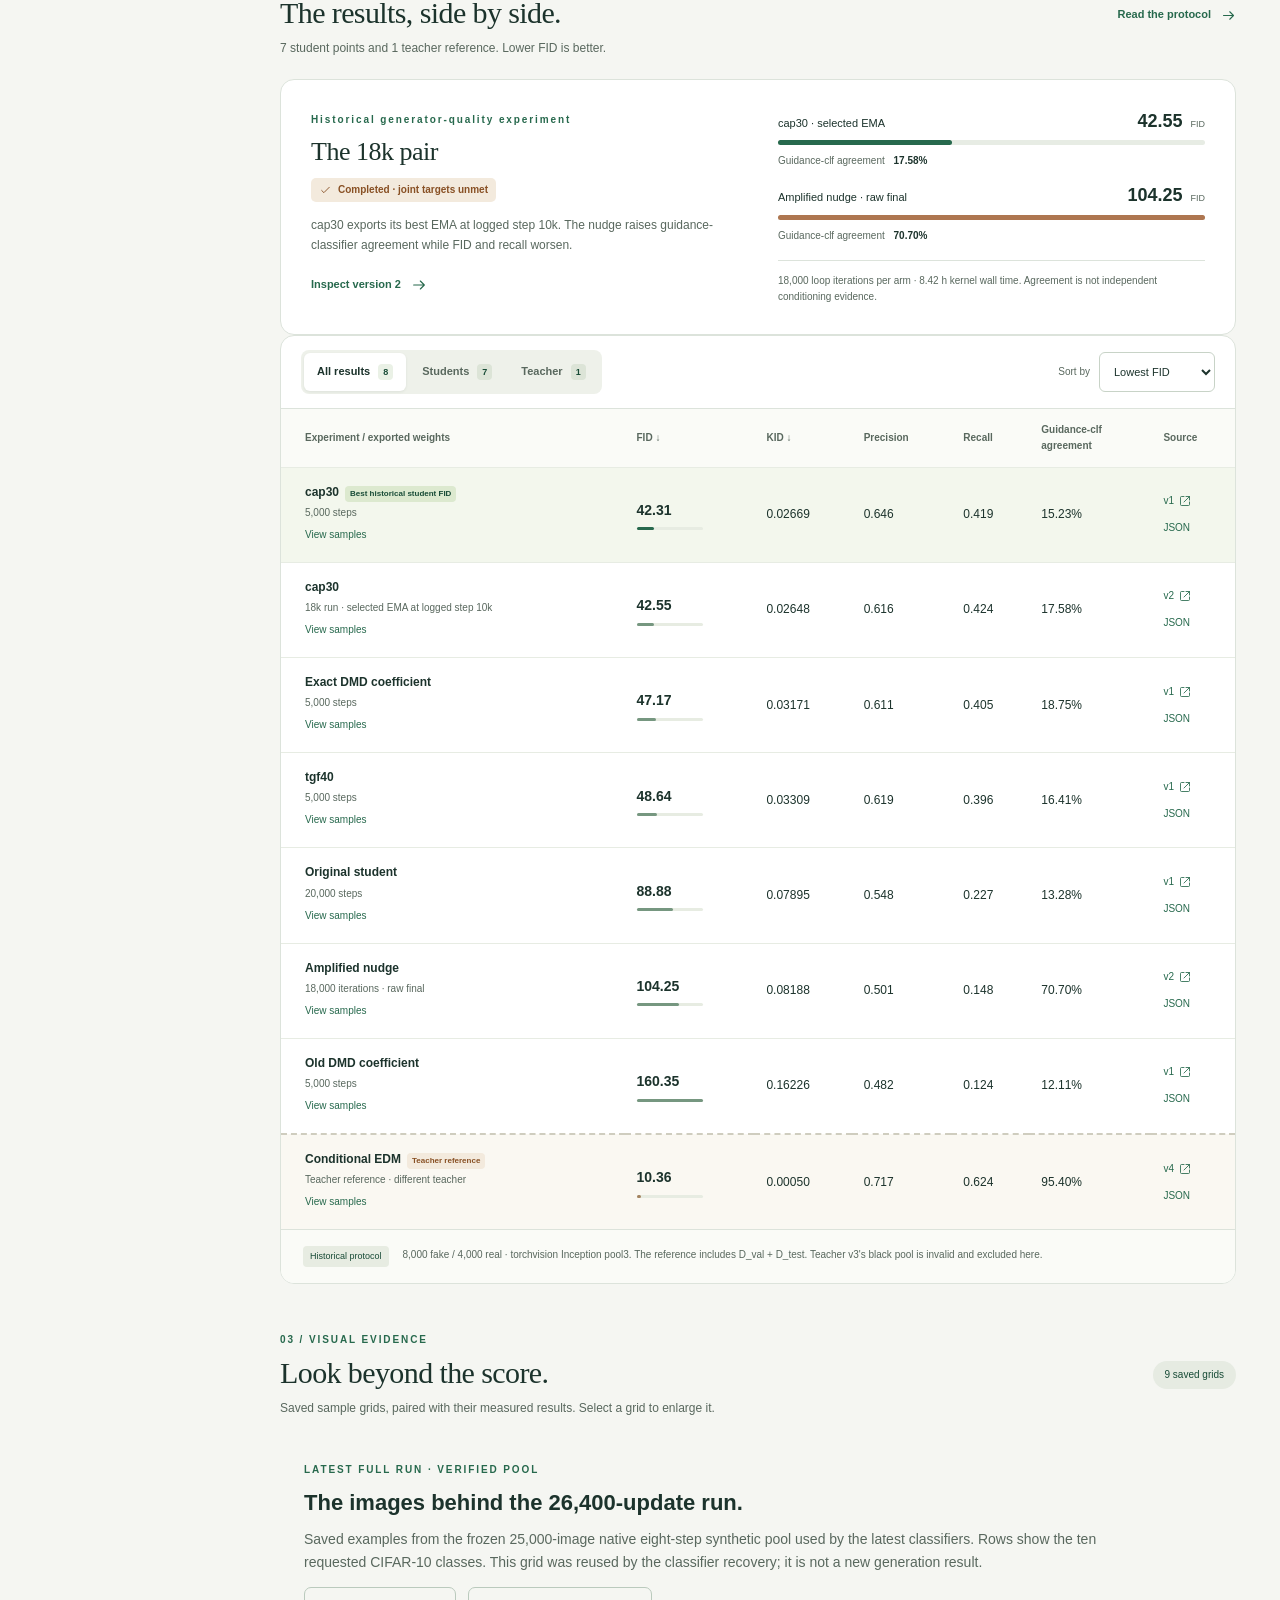
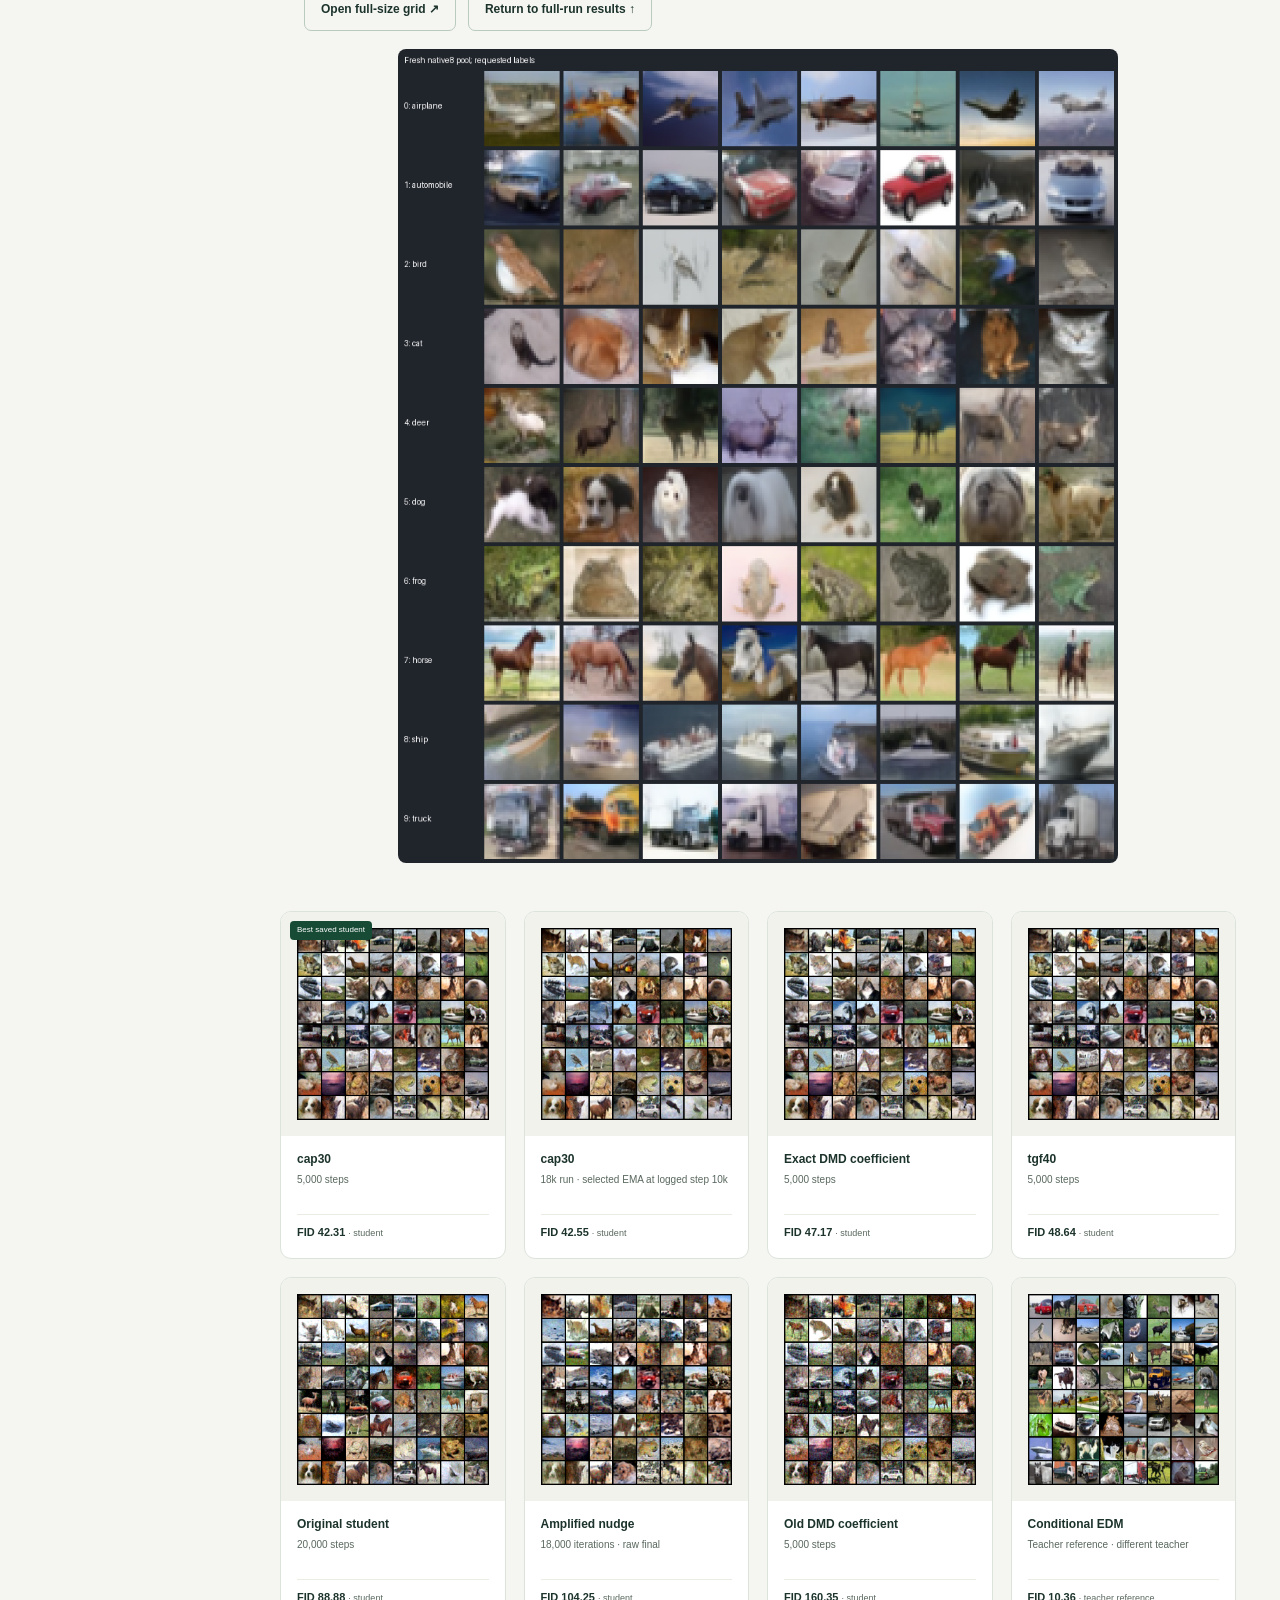
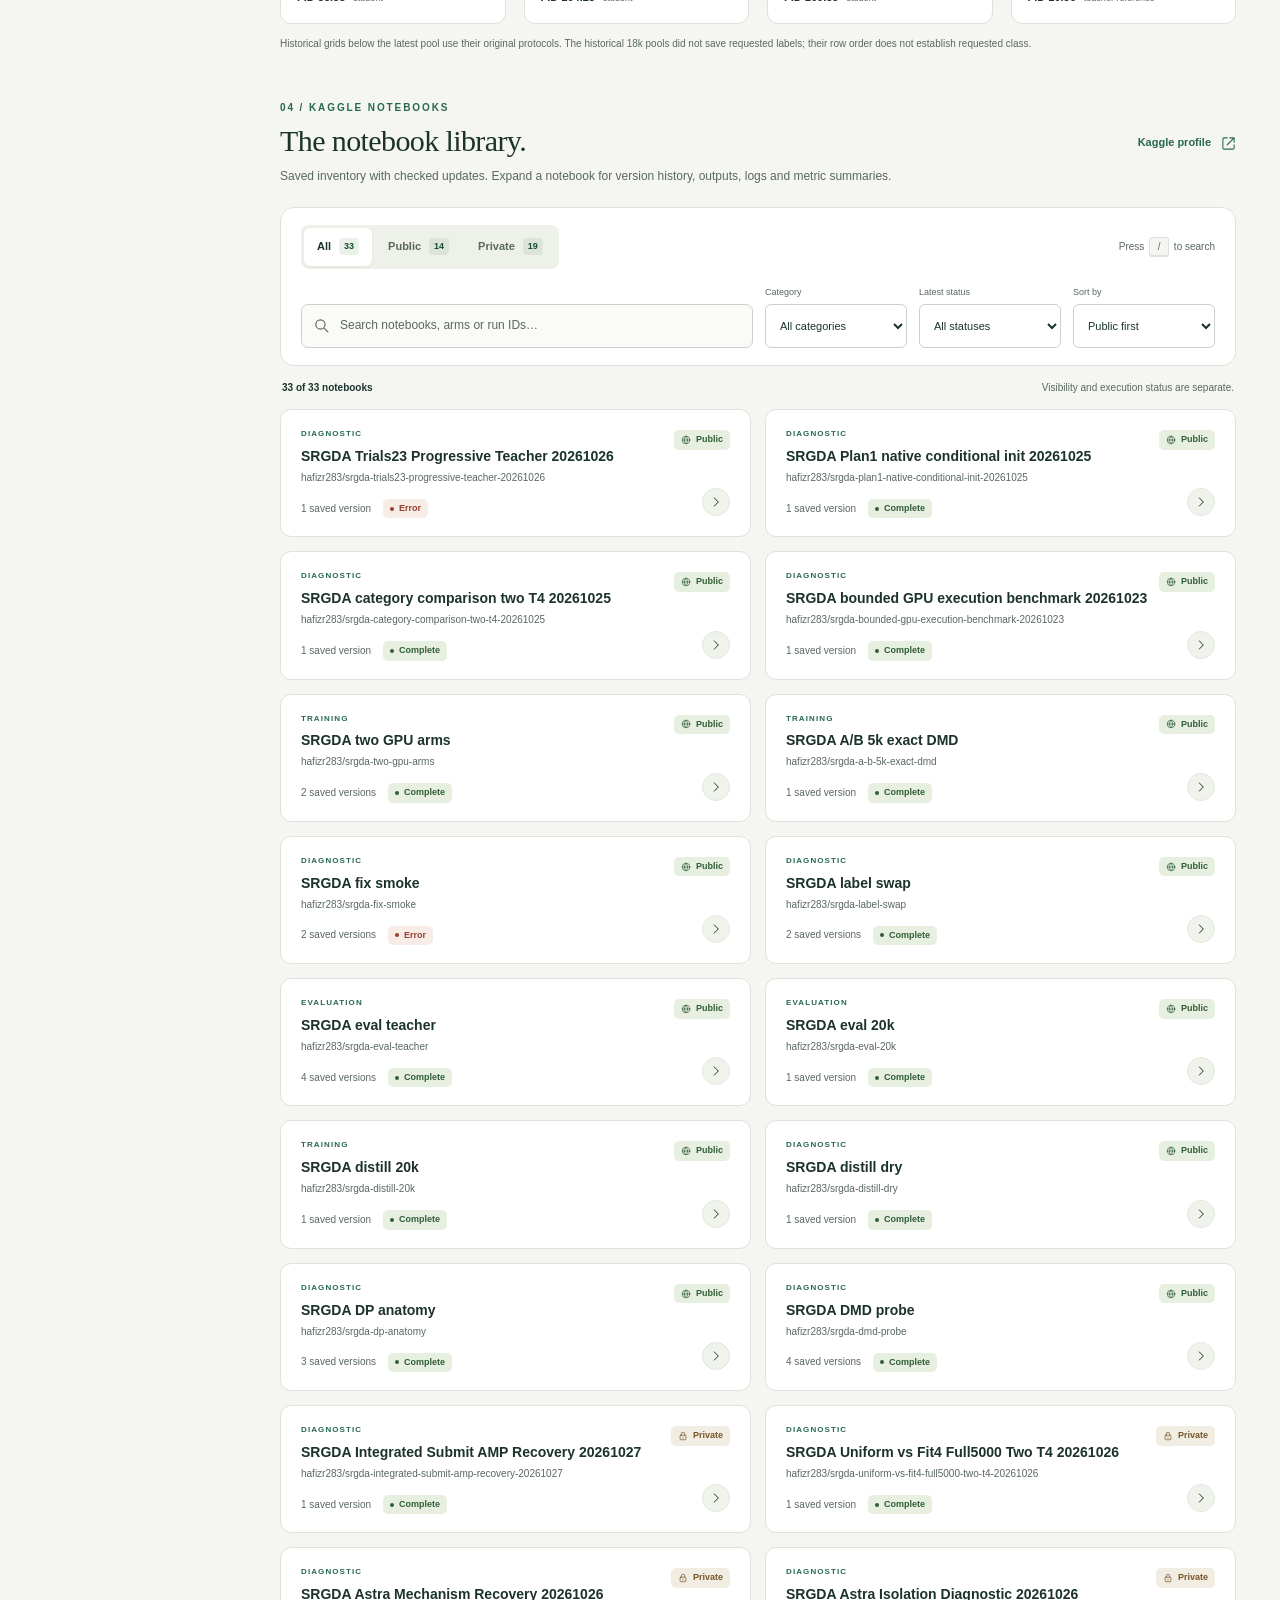
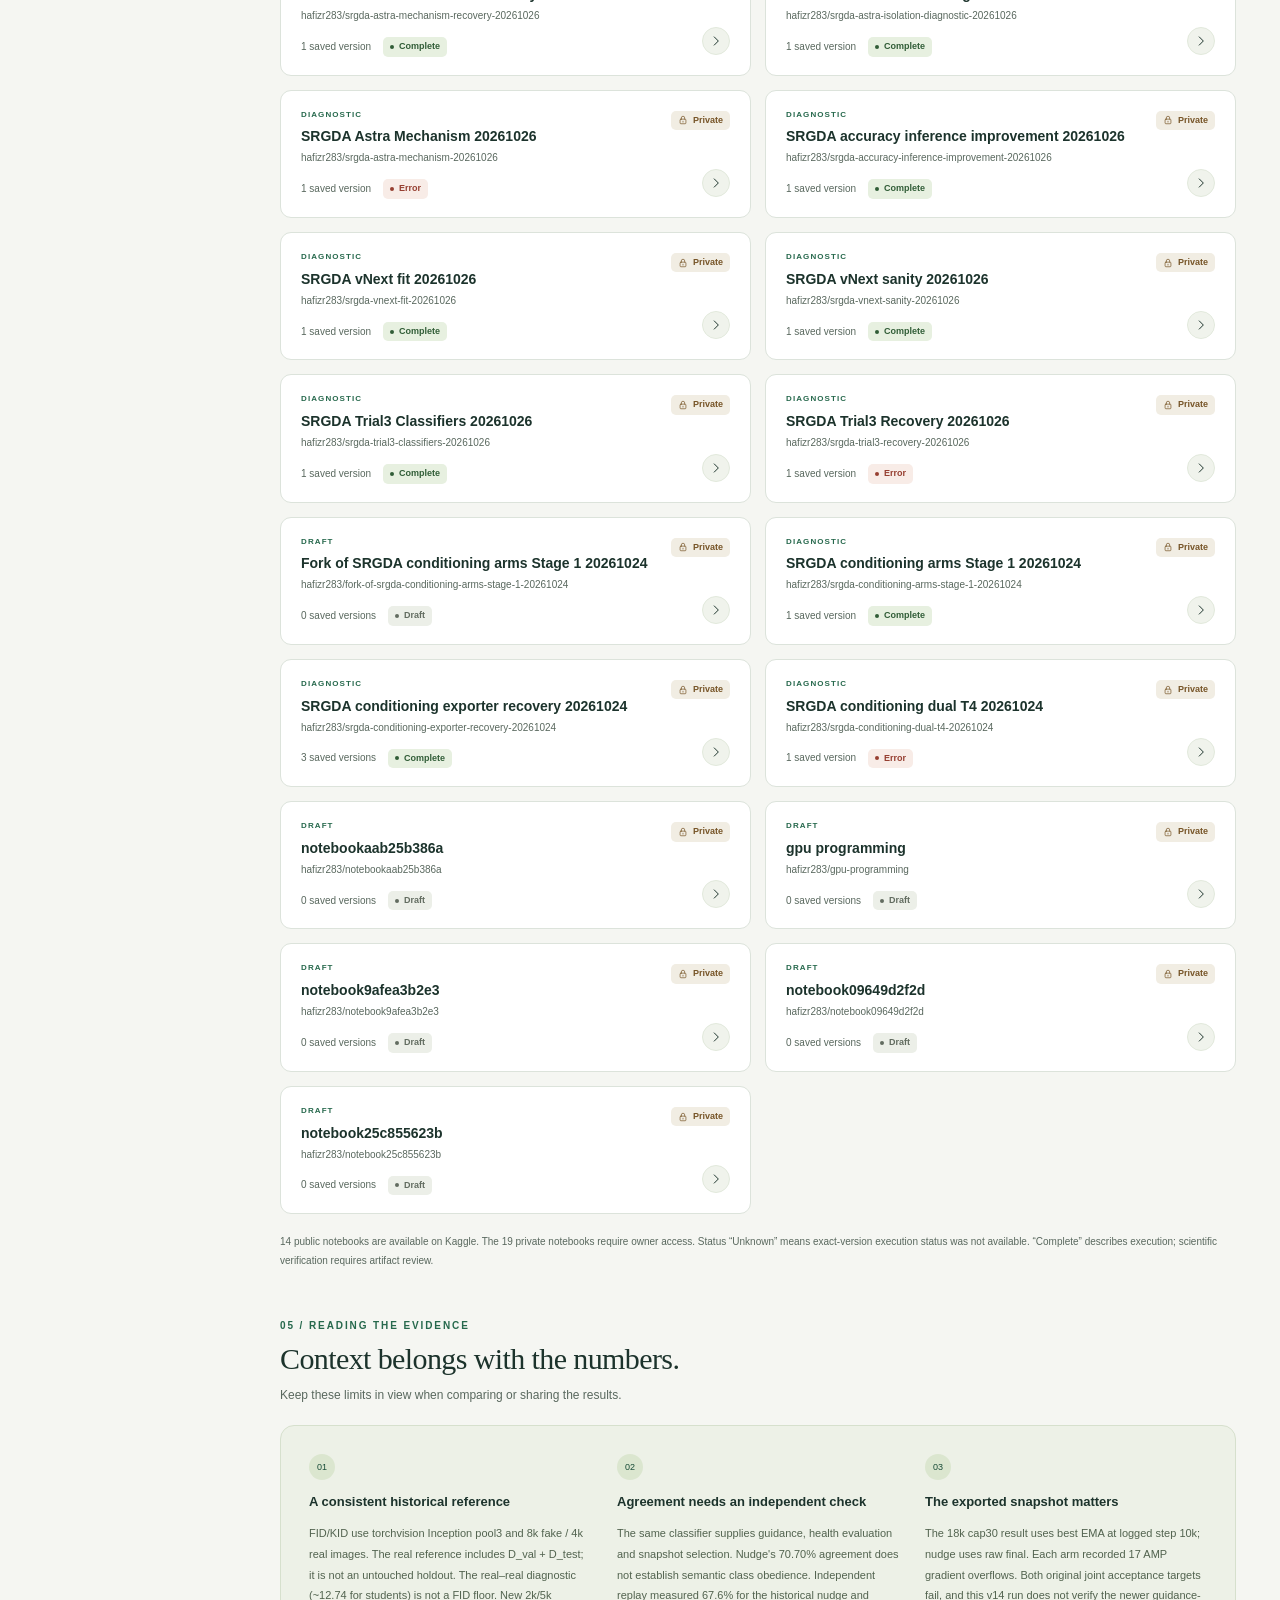
